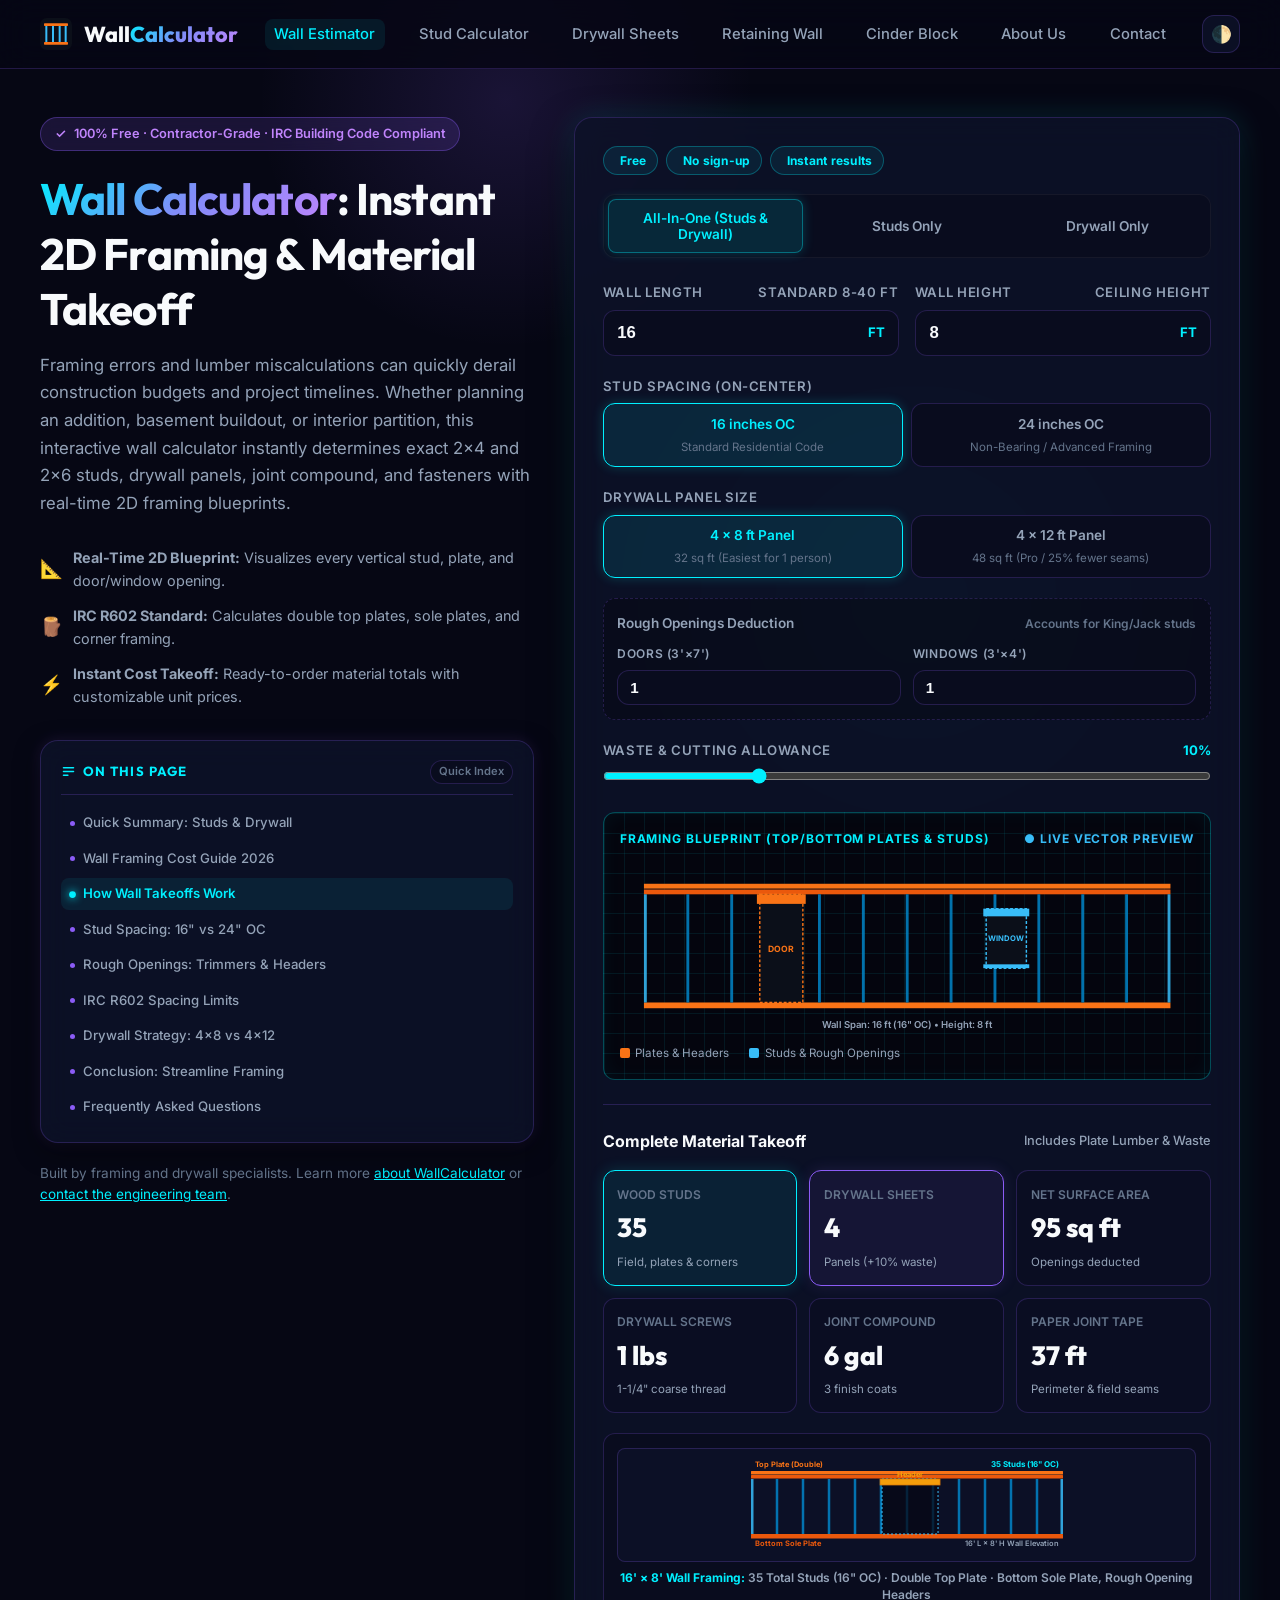
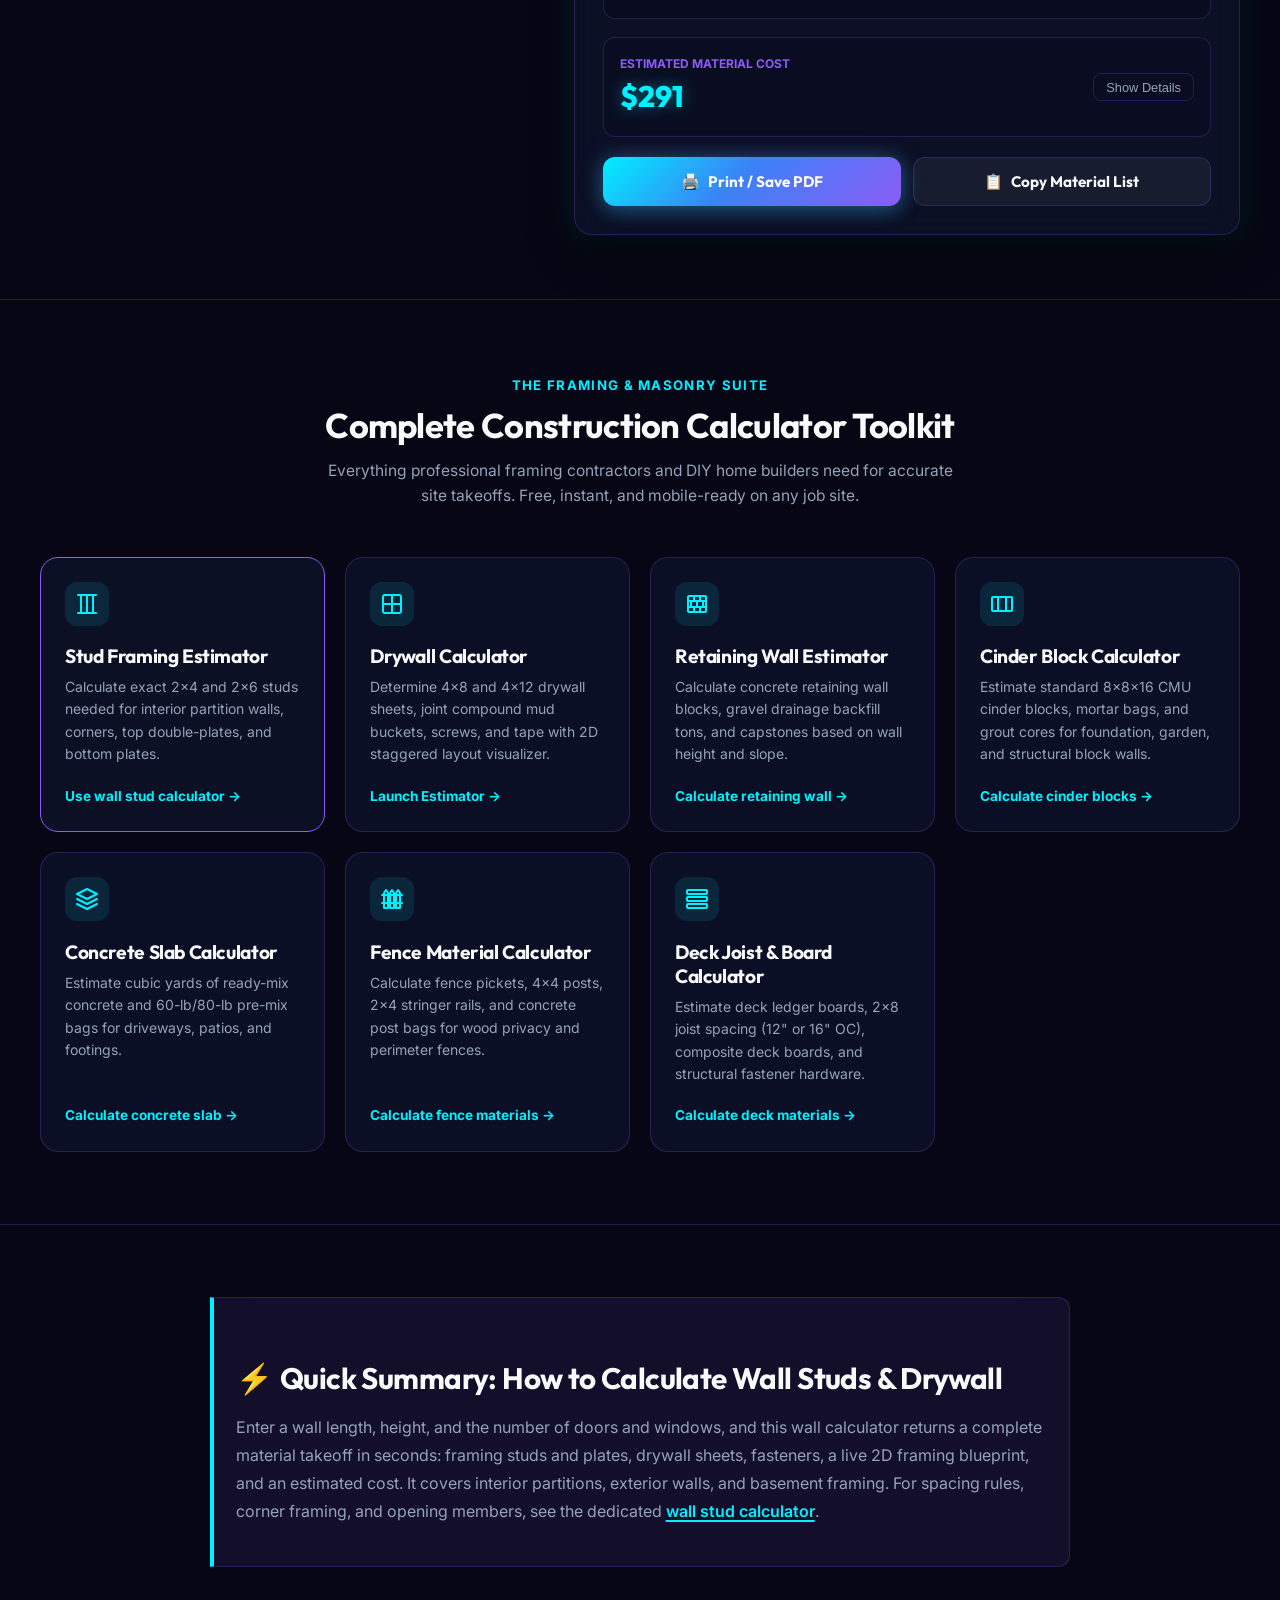
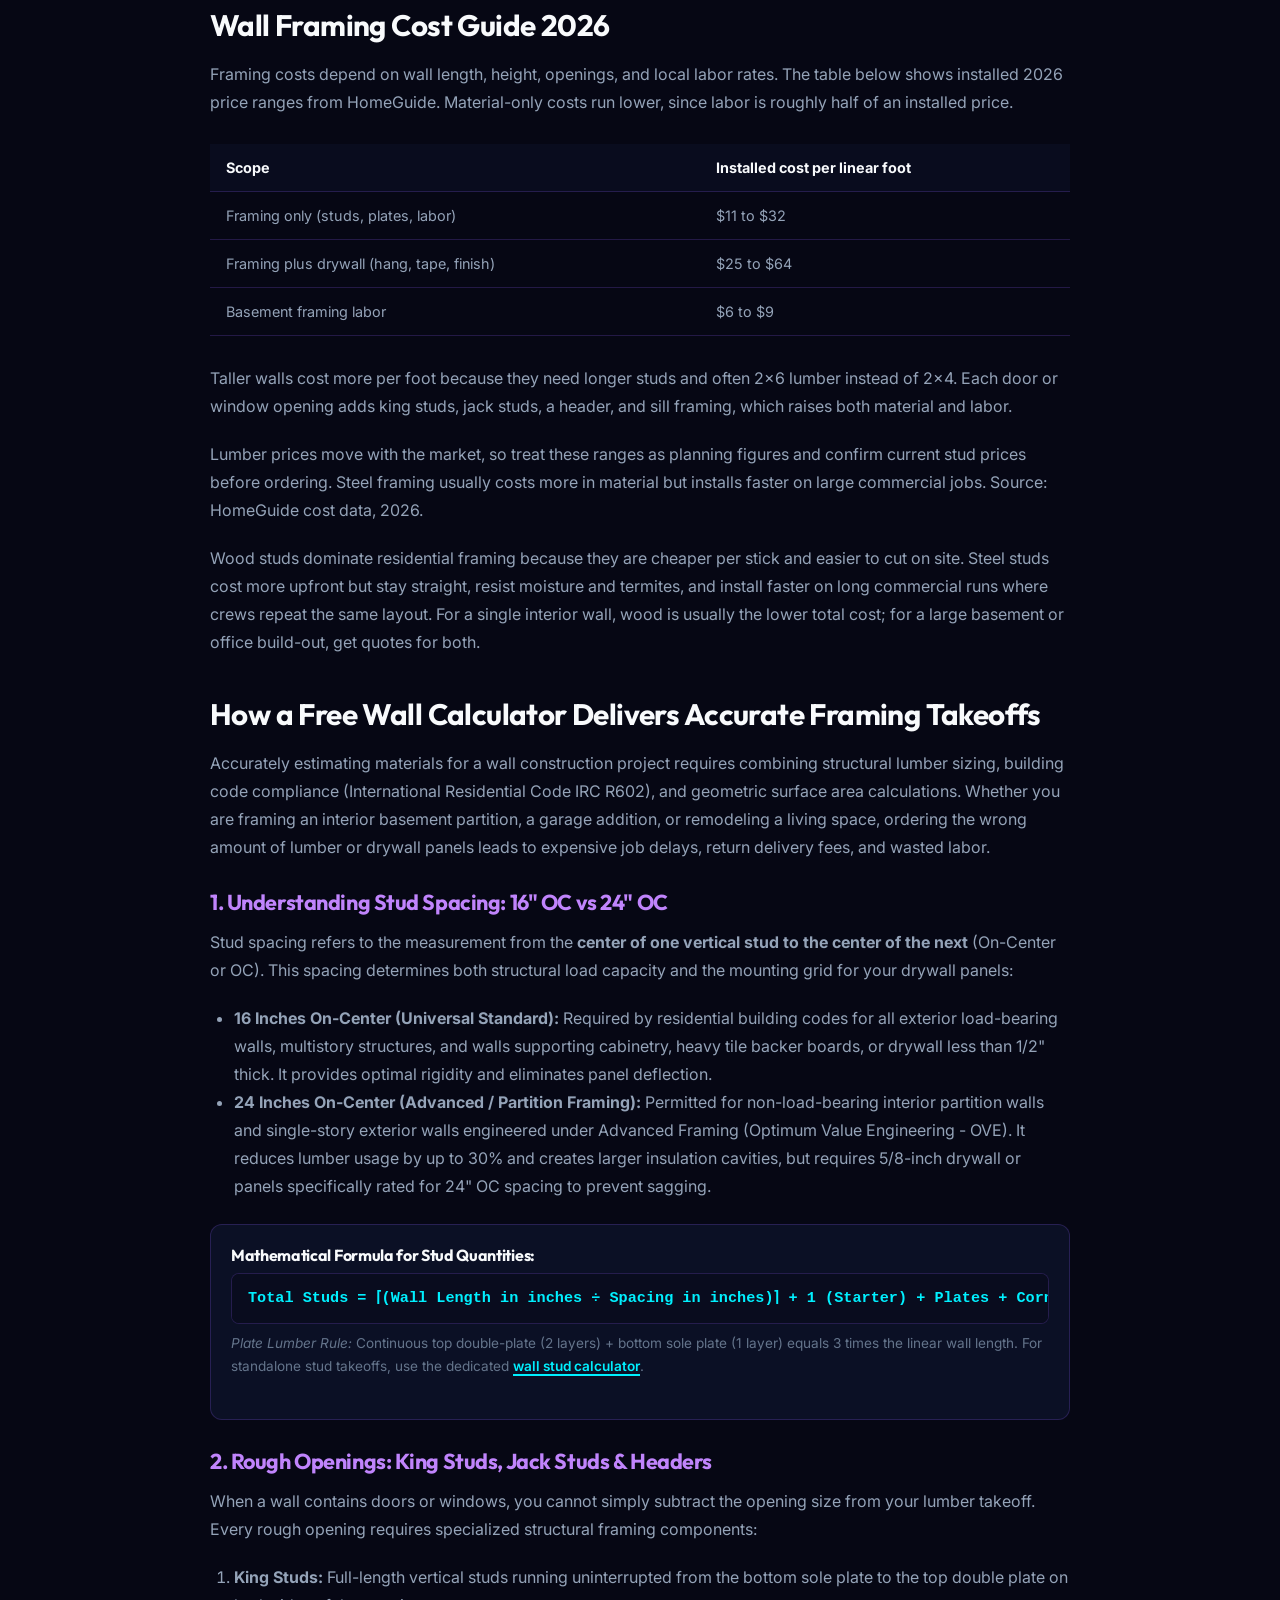
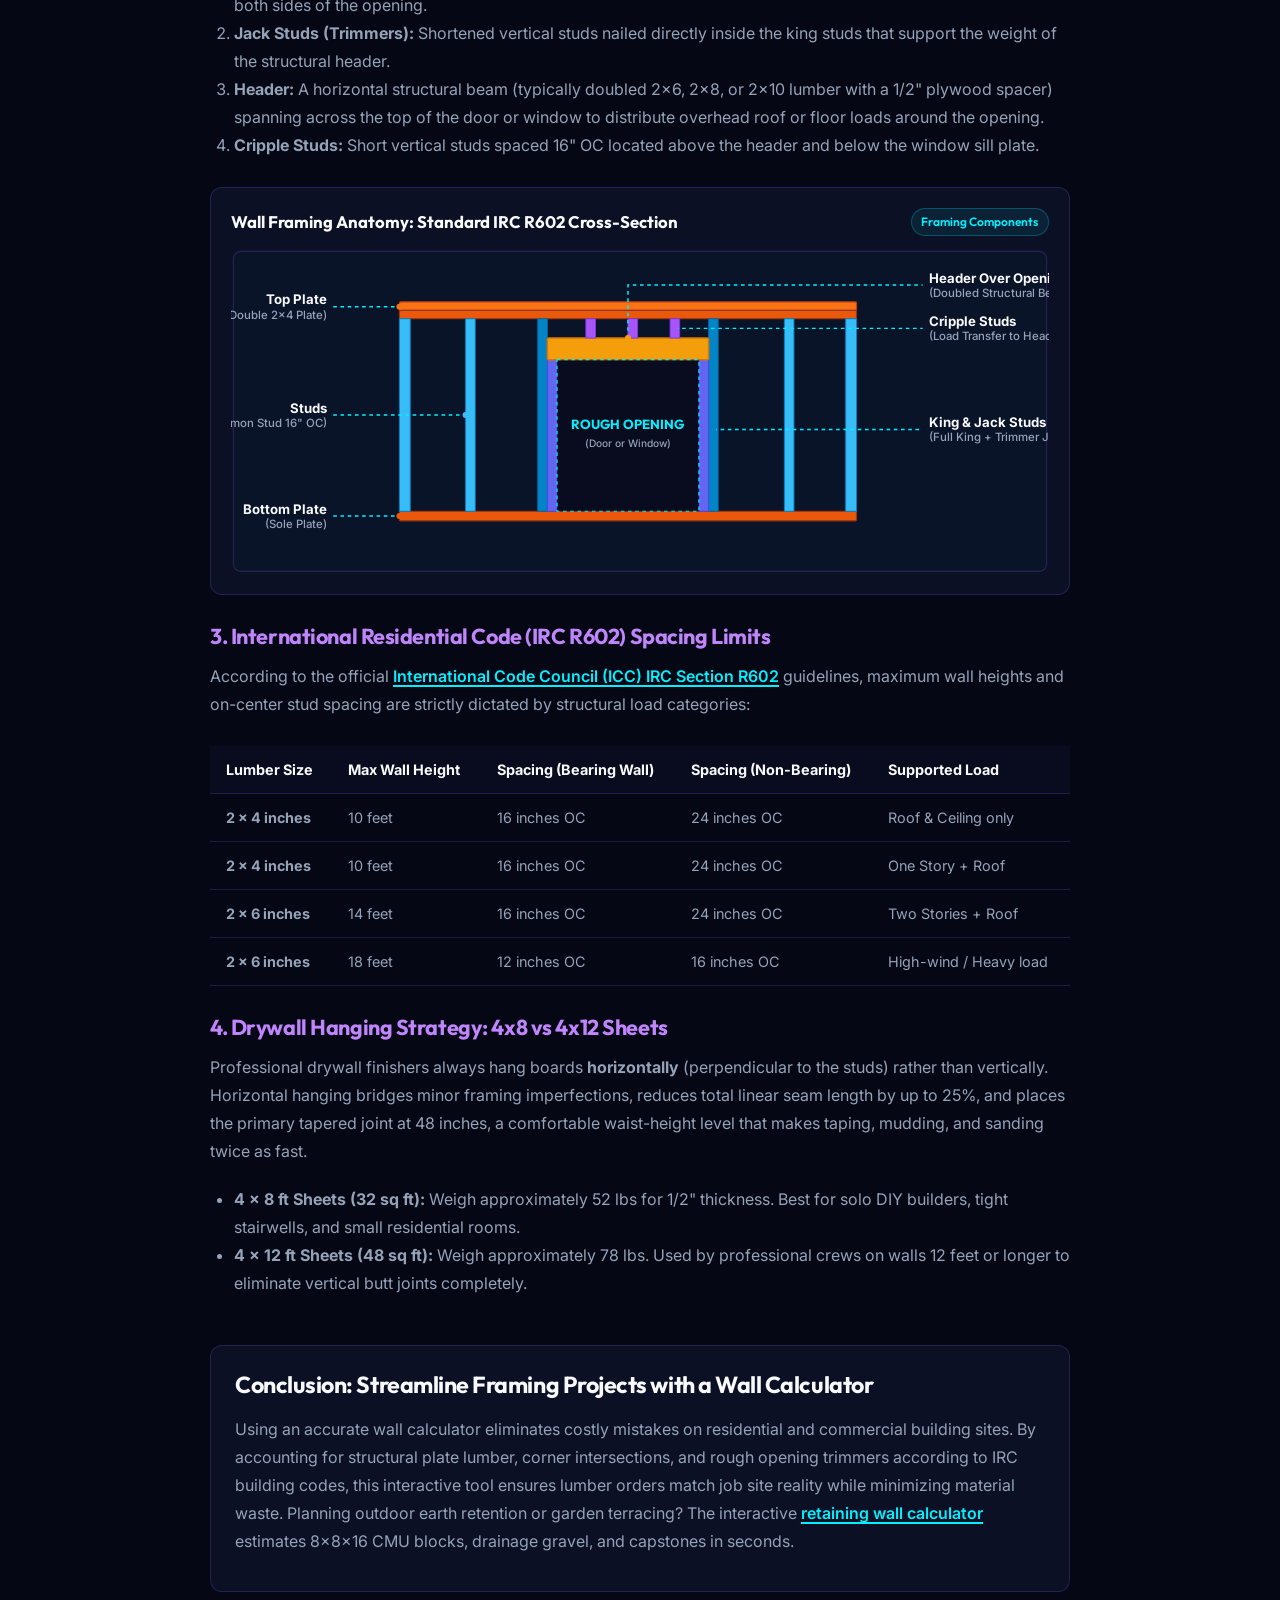
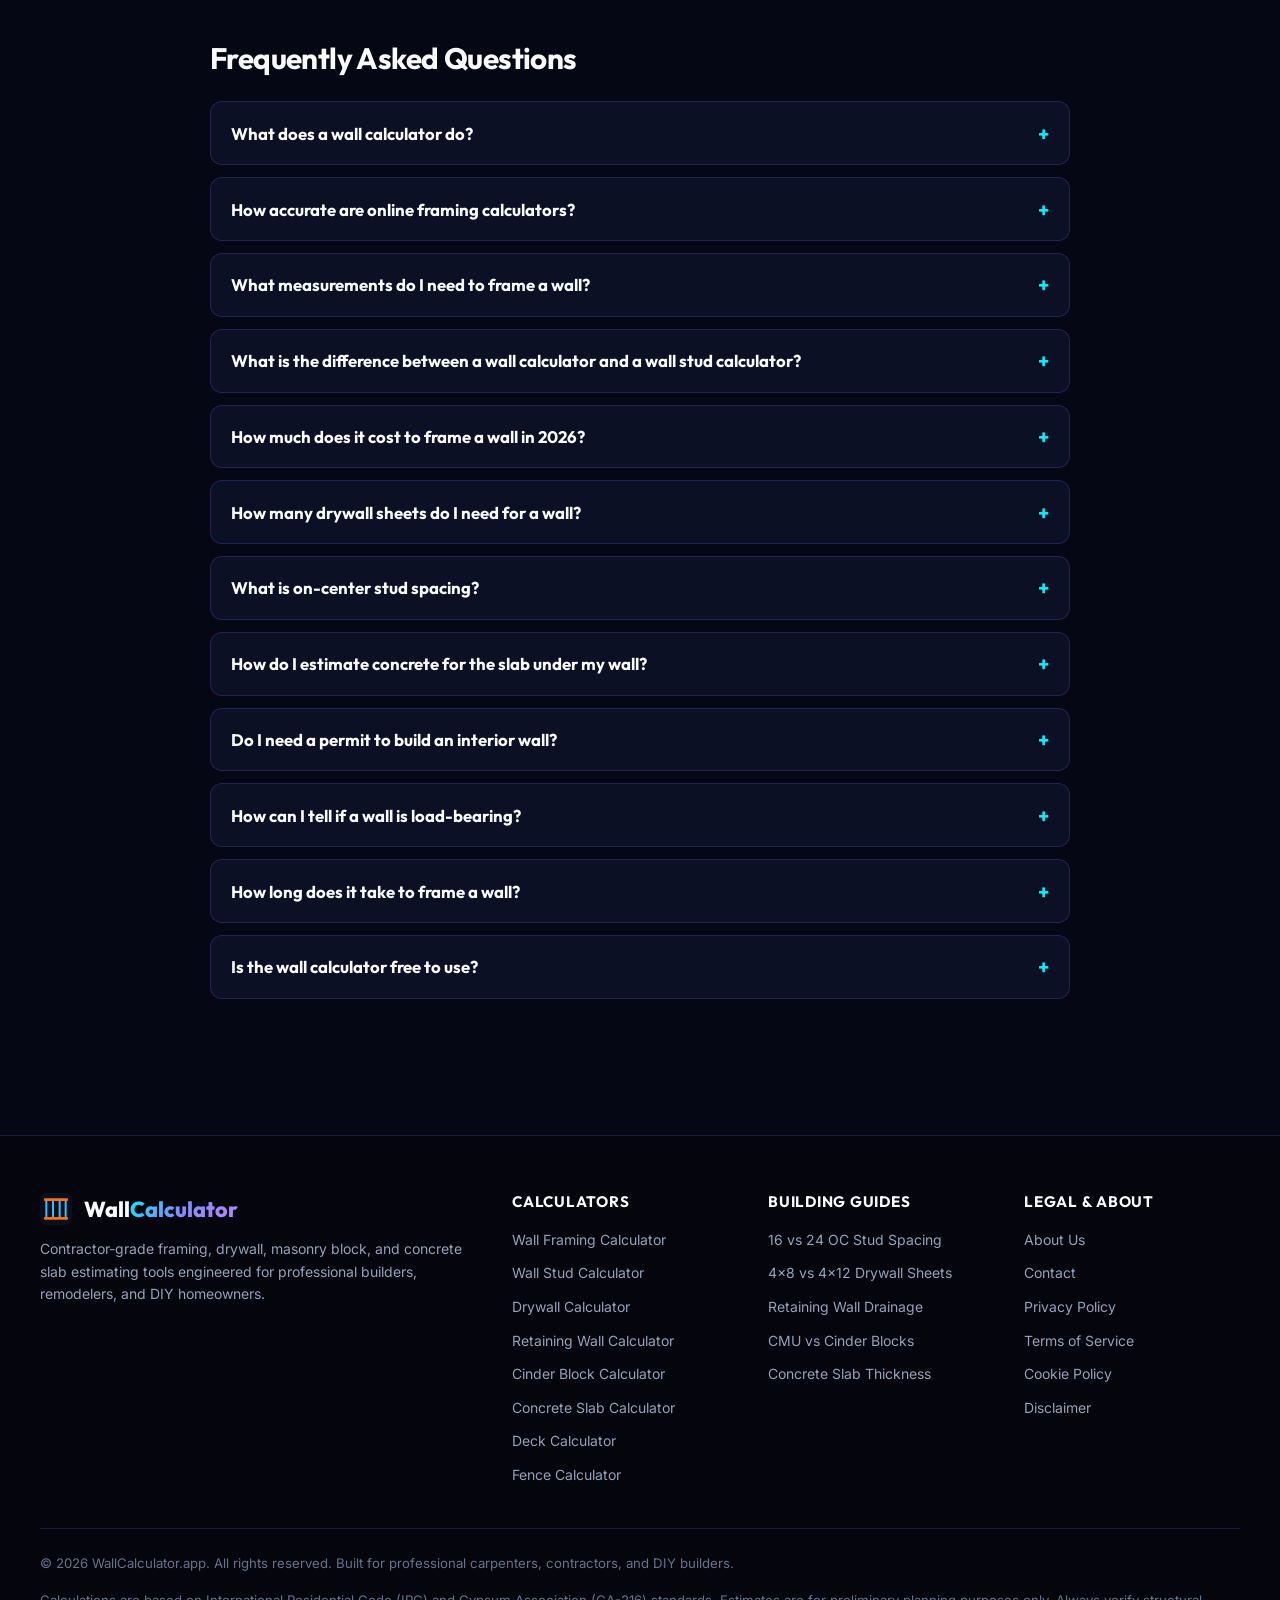
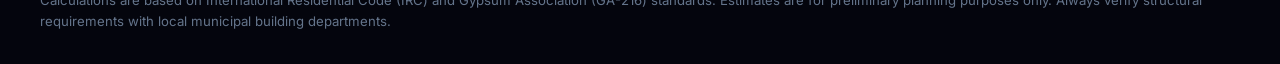
==== index.html @ 62615d55 "Homepage upgrade: cinder toolkit card, Quick Summary rewrite, Cost Guide 2026, FAQs 5 to 12" ====
<!DOCTYPE html>
<html lang="en" data-theme="dark">
<head>
  

  <meta charset="UTF-8">
  <meta name="viewport" content="width=device-width, initial-scale=1.0">
  <meta http-equiv="X-UA-Compatible" content="IE=edge">
  <meta name="google-site-verification" content="uwycXcCau8QxGhGAJXw8MdhRhaqfwocgm-C9AI3S3YY" />
  
  <!-- Primary Meta Tags -->
  <title>Free Wall Calculator - Instant 2D Framing &amp; Cost Takeoff</title>
  <meta name="title" content="Free Wall Calculator - Instant 2D Framing &amp; Cost Takeoff">
  <meta name="description" content="Generate instant 2D framing blueprints and lumber takeoffs with this free wall calculator. Estimate studs, drywall, and costs in seconds. Try it free!">
  <meta name="keywords" content="wall calculator, free wall calculator, wall framing calculator, framing calculator, 2d wall blueprint, wall cost calculator">
  <link rel="canonical" href="https://wallcalculator.app/">
  
  <!-- Open Graph / Facebook -->
  <meta property="og:type" content="website">
  <meta property="og:url" content="https://wallcalculator.app/">
  <meta property="og:title" content="Free Wall Calculator - Instant 2D Framing &amp; Cost Takeoff">
  <meta property="og:description" content="Generate instant 2D framing blueprints and lumber takeoffs with this free wall calculator. Estimate studs, drywall, and costs in seconds. Try it free!">
  <meta property="og:image" content="https://wallcalculator.app/og-image.jpg">

  <!-- Twitter -->
  <meta name="twitter:card" content="summary_large_image">
  <meta name="twitter:url" content="https://wallcalculator.app/">
  <meta name="twitter:title" content="Free Wall Calculator - Instant 2D Framing &amp; Cost Takeoff">
  <meta name="twitter:description" content="Generate instant 2D framing blueprints and lumber takeoffs with this free wall calculator. Estimate studs, drywall, and costs in seconds. Try it free!">
  <meta name="twitter:image" content="https://wallcalculator.app/og-image.jpg">

  <!-- Favicon -->
  <link rel="icon" type="image/svg+xml" href="/favicon.svg">
  <link rel="apple-touch-icon" href="/favicon.svg">

    <!-- Google Fonts - Asynchronous Non-Render-Blocking -->
  <link rel="preconnect" href="https://fonts.googleapis.com">
  <link rel="preconnect" href="https://fonts.gstatic.com" crossorigin>
  <link rel="preload" as="style" href="https://fonts.googleapis.com/css2?family=Inter:wght@400;500;600;700&family=Outfit:wght@500;600;700;800&display=swap">
  <link rel="stylesheet" href="https://fonts.googleapis.com/css2?family=Inter:wght@400;500;600;700&family=Outfit:wght@500;600;700;800&display=swap" media="print" onload="this.media='all'">
  <noscript>
    <link rel="stylesheet" href="https://fonts.googleapis.com/css2?family=Inter:wght@400;500;600;700&family=Outfit:wght@500;600;700;800&display=swap">
  </noscript>

  <!-- AI Agent Discovery (ARD & llms.txt) -->
  <link rel="alternate" type="application/json" href="/.well-known/ai-catalog.json" title="AI Agent Catalog">

  <!-- Inlined Master Stylesheet (Zero Network Round-Trips for Instant FCP) -->
  <style>
:root{--brand-primary:#00F0FF;--brand-primary-hover:#38BDF8;--brand-accent:#8B5CF6;--brand-accent-hover:#7C3AED;--brand-indigo:#6366F1;--brand-cyan:#06B6D4;--brand-pink:#EC4899;--brand-success:#10B981;--gradient-cta:linear-gradient(135deg,#00F0FF 0%,#3B82F6 45%,#8B5CF6 100%);--gradient-text:linear-gradient(135deg,#00F0FF 0%,#818CF8 50%,#C084FC 100%);--bg-body:#060714;--bg-surface:#0A0D22;--bg-card:rgba(14,18,41,0.85);--bg-card-hover:rgba(22,28,62,0.9);--bg-input:#090C1E;--border-color:rgba(139,92,246,0.22);--border-focus:#00F0FF;--text-main:#F8FAFC;--text-muted:#94A3B8;--text-dim:#64748B;--blueprint-grid:rgba(0,240,255,0.08);--blueprint-line:#00F0FF;--shadow-sm:0 2px 8px rgba(0,0,0,0.4);--shadow-md:0 8px 24px rgba(0,0,0,0.5),0 0 15px rgba(139,92,246,0.15);--shadow-lg:0 16px 40px rgba(0,0,0,0.6),0 0 30px rgba(0,240,255,0.15);--radius-sm:8px;--radius-md:12px;--radius-lg:18px;--radius-full:9999px;--transition:all 0.25s cubic-bezier(0.16,1,0.3,1)}[data-theme="light"]{--brand-primary:#0284C7;--brand-primary-hover:#0369A1;--brand-accent:#7C3AED;--brand-accent-hover:#6D28D9;--brand-indigo:#4F46E5;--brand-cyan:#0284C7;--brand-pink:#BE185D;--brand-success:#047857;--gradient-cta:linear-gradient(135deg,#0284C7 0%,#4F46E5 50%,#7C3AED 100%);--gradient-text:linear-gradient(135deg,#0369A1 0%,#4338CA 50%,#6D28D9 100%);--bg-body:#F8FAFC;--bg-surface:#FFFFFF;--bg-card:#FFFFFF;--bg-card-hover:#F1F5F9;--bg-input:#F8FAFC;--border-color:rgba(15,23,42,0.12);--border-focus:#0284C7;--text-main:#0F172A;--text-muted:#334155;--text-dim:#64748B;--blueprint-grid:rgba(2,132,199,0.08);--blueprint-line:#0284C7;--shadow-sm:0 2px 4px rgba(15,23,42,0.05);--shadow-md:0 6px 18px rgba(15,23,42,0.08);--shadow-lg:0 12px 32px rgba(15,23,42,0.1)}html{scroll-behavior:smooth;scroll-padding-top:72px}*,*::before,*::after{box-sizing:border-box;margin:0;padding:0}body{font-family:'Inter',-apple-system,BlinkMacSystemFont,'Segoe UI',Roboto,sans-serif;background-color:var(--bg-body);color:var(--text-main);line-height:1.6;-webkit-font-smoothing:antialiased;text-rendering:optimizeLegibility;transition:background-color 0.3s ease,color 0.3s ease;position:relative;overflow-x:hidden}body::before{content:'';position:absolute;top:-150px;left:20%;width:500px;height:500px;background:radial-gradient(circle,rgba(139,92,246,0.15) 0%,transparent 70%);pointer-events:none;z-index:0}body::after{content:'';position:absolute;top:300px;right:5%;width:600px;height:600px;background:radial-gradient(circle,rgba(0,240,255,0.1) 0%,transparent 70%);pointer-events:none;z-index:0}h1,h2,h3,h4,.font-heading{font-family:'Outfit',-apple-system,BlinkMacSystemFont,'Segoe UI',Roboto,sans-serif;font-weight:700;line-height:1.25;letter-spacing:-0.02em}a{color:inherit;text-decoration:none}.container{width:100%;max-width:1240px;margin:0 auto;padding:0 1.25rem;position:relative;z-index:1}.header-nav{position:sticky;top:0;z-index:100;background:rgba(6,7,20,0.85);backdrop-filter:blur(16px);-webkit-backdrop-filter:blur(16px);border-bottom:1px solid var(--border-color);transition:background 0.3s ease}[data-theme="light"] .header-nav{background:rgba(255,255,255,0.85)}.nav-inner{display:flex;align-items:center;justify-content:space-between;height:68px}.brand-logo{display:flex;align-items:center;gap:0.75rem;font-family:'Outfit',-apple-system,BlinkMacSystemFont,'Segoe UI',Roboto,sans-serif;font-size:1.35rem;font-weight:800}.brand-logo svg{width:32px;height:32px}.brand-logo span.accent{background:var(--gradient-text);-webkit-background-clip:text;-webkit-text-fill-color:transparent}.nav-links{display:flex;align-items:center;gap:1.5rem;list-style:none}.nav-links a{font-size:0.925rem;font-weight:500;color:var(--text-muted);transition:var(--transition);padding:0.4rem 0.6rem;border-radius:var(--radius-sm)}.nav-links a:hover,.nav-links a.active{color:var(--brand-primary);background:rgba(0,240,255,0.08)}[data-theme="light"] .nav-links a:hover,[data-theme="light"] .nav-links a.active{color:#0284C7;background:rgba(2,132,199,0.08)}.nav-actions{display:flex;align-items:center;gap:0.5rem}.btn-icon{background:var(--bg-card);border:1px solid var(--border-color);color:var(--text-main);width:38px;height:38px;border-radius:var(--radius-md);display:flex;align-items:center;justify-content:center;cursor:pointer;transition:var(--transition);font-size:1.05rem}.btn-icon:hover{background:var(--bg-card-hover);border-color:var(--brand-primary);box-shadow:0 0 12px rgba(0,240,255,0.3)}.mobile-menu-toggle{display:none}@media (max-width:768px){.nav-inner{height:58px}.brand-logo{font-size:1.15rem;gap:0.5rem}.brand-logo svg{width:26px;height:26px}.mobile-menu-toggle{display:flex}.nav-links{position:fixed;top:58px;left:0;right:0;background:var(--bg-surface);border-bottom:1px solid var(--border-color);box-shadow:var(--shadow-lg);flex-direction:column;align-items:stretch;gap:0.35rem;padding:1rem 1.25rem 1.25rem;display:none;z-index:999;backdrop-filter:blur(16px);-webkit-backdrop-filter:blur(16px)}.nav-links.mobile-open{display:flex;animation:menuSlideDown 0.22s cubic-bezier(0.16,1,0.3,1)}.nav-links a{font-size:0.95rem;padding:0.75rem 0.85rem;border-radius:var(--radius-sm);display:block;width:100%}@keyframes menuSlideDown{from{opacity:0;transform:translateY(-8px)}to{opacity:1;transform:translateY(0)}}}.hero-section{padding:3rem 0 4rem;position:relative;overflow:hidden}.hero-grid{display:grid;grid-template-columns:1fr 1.35fr;gap:2.5rem;align-items:start}@media (max-width:992px){.hero-section{padding:1.75rem 0 2.5rem}.hero-grid{grid-template-columns:1fr;gap:1.75rem}}@media (max-width:640px){.hero-section{padding:1.25rem 0 2rem}.hero-copy{text-align:center}.trust-badges{align-items:flex-start;text-align:left;margin:0 auto 1.25rem;max-width:480px}}.badge-pill{display:inline-flex;align-items:center;gap:0.5rem;background:rgba(139,92,246,0.15);color:#C084FC;border:1px solid rgba(139,92,246,0.35);padding:0.35rem 0.85rem;border-radius:var(--radius-full);font-size:0.8rem;font-weight:600;margin-bottom:1.25rem;backdrop-filter:blur(8px)}[data-theme="light"] .badge-pill{background:rgba(124,58,237,0.08);color:#6D28D9;border-color:rgba(124,58,237,0.28)}.hero-title{font-size:2.75rem;margin-bottom:1rem}.hero-title .accent{background:var(--gradient-text);-webkit-background-clip:text;-webkit-text-fill-color:transparent}.hero-subtitle{font-size:1.05rem;color:var(--text-muted);margin-bottom:1.75rem;line-height:1.65}.trust-badges{display:flex;flex-direction:column;gap:0.75rem;margin-bottom:2rem}.trust-item{display:flex;align-items:center;gap:0.6rem;font-size:0.9rem;color:var(--text-muted)}.trust-item span.icon{font-size:1.15rem}.calc-card{background:var(--bg-card);backdrop-filter:blur(16px);-webkit-backdrop-filter:blur(16px);border:1px solid var(--border-color);border-radius:var(--radius-lg);padding:1.75rem;box-shadow:var(--shadow-lg);position:relative}.mode-tabs{display:grid;grid-template-columns:repeat(3,1fr);gap:0.4rem;background:var(--bg-input);padding:0.3rem;border-radius:var(--radius-md);margin-bottom:1.5rem;border:1px solid rgba(255,255,255,0.05)}.tab-label-short{display:none}.tab-label-full{display:inline}.mode-btn{background:transparent;border:none;color:var(--text-muted);font-family:'Inter',sans-serif;font-size:0.85rem;font-weight:600;padding:0.6rem 0.5rem;border-radius:var(--radius-sm);cursor:pointer;transition:var(--transition);text-align:center}.mode-btn.active{background:rgba(0,240,255,0.12);color:#00F0FF;border:1px solid rgba(0,240,255,0.35);box-shadow:0 0 12px rgba(0,240,255,0.2)}[data-theme="light"] .mode-btn.active{background:rgba(2,132,199,0.1);color:#0369A1;border:1px solid #0284C7;box-shadow:0 2px 8px rgba(2,132,199,0.15)}.form-row-2{display:grid;grid-template-columns:1fr 1fr;gap:1rem;margin-bottom:1.25rem}.form-group{display:flex;flex-direction:column;gap:0.4rem}.form-label{font-size:0.825rem;font-weight:600;color:var(--text-muted);text-transform:uppercase;letter-spacing:0.05em;display:flex;justify-content:space-between}.input-with-unit{position:relative;display:flex;align-items:center}.form-input{width:100%;background:var(--bg-input);border:1px solid var(--border-color);color:var(--text-main);font-size:1.05rem;font-weight:600;padding:0.75rem 2.75rem 0.75rem 0.85rem;border-radius:var(--radius-md);outline:none;transition:var(--transition)}.form-input:focus{border-color:var(--border-focus);box-shadow:0 0 0 3px rgba(0,240,255,0.25)}.unit-tag{position:absolute;right:0.85rem;font-size:0.825rem;font-weight:700;color:var(--brand-primary);pointer-events:none}.pill-group{display:grid;grid-template-columns:repeat(2,1fr);gap:0.5rem}.pill-group.cols-3{grid-template-columns:repeat(3,1fr)}.pill-group.cols-4{grid-template-columns:repeat(4,1fr)}@media (max-width:640px){.pill-group.cols-3,.pill-group.cols-4{grid-template-columns:repeat(2,1fr)}}.pill-option{position:relative}.pill-option input[type="radio"]{position:absolute;opacity:0;cursor:pointer}.pill-label{display:flex;flex-direction:column;align-items:center;justify-content:center;background:var(--bg-input);border:1px solid var(--border-color);padding:0.6rem 0.5rem;border-radius:var(--radius-md);font-size:0.85rem;font-weight:600;color:var(--text-muted);cursor:pointer;transition:var(--transition);text-align:center}.pill-option input[type="radio"]:checked+.pill-label{border-color:#00F0FF;background:rgba(0,240,255,0.1);color:#00F0FF;box-shadow:0 0 12px rgba(0,240,255,0.2)}[data-theme="light"] .pill-option input[type="radio"]:checked+.pill-label{border-color:#0284C7;background:rgba(2,132,199,0.08);color:#0284C7;box-shadow:0 2px 8px rgba(2,132,199,0.15)}.pill-desc{font-size:0.72rem;font-weight:400;color:var(--text-dim);margin-top:0.15rem}.openings-box{background:rgba(0,0,0,0.25);border:1px dashed var(--border-color);padding:0.85rem;border-radius:var(--radius-md);margin-bottom:1.25rem}[data-theme="light"] .openings-box{background:#F1F5F9;border-color:rgba(15,23,42,0.15)}.openings-header{display:flex;justify-content:space-between;align-items:center;font-size:0.85rem;font-weight:600;color:var(--text-muted);margin-bottom:0.6rem}.openings-inputs{display:grid;grid-template-columns:1fr 1fr;gap:0.75rem}@media (max-width:640px){.openings-inputs{grid-template-columns:1fr 1fr !important}}.slider-container{margin-bottom:1.25rem}.slider-header{display:flex;justify-content:space-between;font-size:0.825rem;font-weight:600;color:var(--text-muted);margin-bottom:0.35rem}.range-slider{width:100%;accent-color:#00F0FF;cursor:pointer}.blueprint-wrapper{background:#04050E;border:1px solid rgba(0,240,255,0.3);border-radius:var(--radius-md);padding:1rem;margin-bottom:1.5rem;position:relative;overflow:hidden;background-image:linear-gradient(var(--blueprint-grid) 1px,transparent 1px),linear-gradient(90deg,var(--blueprint-grid) 1px,transparent 1px);background-size:20px 20px;box-shadow:inset 0 0 20px rgba(0,240,255,0.05)}.blueprint-header{display:flex;justify-content:space-between;align-items:center;margin-bottom:0.5rem;font-size:0.75rem;font-weight:700;text-transform:uppercase;color:#00F0FF;letter-spacing:0.08em}#blueprint-svg{width:100%;height:180px;display:block;overflow:visible}.blueprint-legend{display:flex;gap:1.25rem;margin-top:0.5rem;font-size:0.725rem;color:#94A3B8}.legend-item{display:flex;align-items:center;gap:0.35rem}.legend-color{width:10px;height:10px;border-radius:2px}.results-section{border-top:1px solid var(--border-color);padding-top:1.5rem}.results-title{font-size:1rem;font-weight:700;margin-bottom:1rem;display:flex;align-items:center;justify-content:space-between}.results-grid{display:grid;grid-template-columns:repeat(3,1fr);gap:0.75rem;margin-bottom:1.25rem}@media (max-width:640px){.results-grid{grid-template-columns:repeat(2,1fr);gap:0.5rem;margin-bottom:1rem}}.takeoff-card{background:var(--bg-surface);border:1px solid var(--border-color);padding:0.85rem;border-radius:var(--radius-md);display:flex;flex-direction:column}.takeoff-card.highlight{border-color:var(--brand-primary);background:rgba(0,240,255,0.08);box-shadow:0 0 15px rgba(0,240,255,0.15)}[data-theme="light"] .takeoff-card.highlight{background:rgba(2,132,199,0.06);border-color:#0284C7;box-shadow:0 2px 10px rgba(2,132,199,0.1)}.takeoff-card.accent{border-color:var(--brand-accent);background:rgba(139,92,246,0.08);box-shadow:0 0 15px rgba(139,92,246,0.15)}[data-theme="light"] .takeoff-card.accent{background:rgba(124,58,237,0.06);border-color:#7C3AED;box-shadow:0 2px 10px rgba(124,58,237,0.1)}.takeoff-label{font-size:0.75rem;font-weight:600;color:var(--text-dim);text-transform:uppercase}.takeoff-val{font-family:'Outfit',-apple-system,BlinkMacSystemFont,'Segoe UI',Roboto,sans-serif;font-size:1.65rem;font-weight:800;color:var(--text-main);margin:0.2rem 0}.takeoff-sub{font-size:0.72rem;color:var(--text-muted)}.cost-estimation-box{background:var(--bg-surface);border:1px solid var(--border-color);border-radius:var(--radius-md);padding:1rem;margin-bottom:1.25rem;display:flex;justify-content:space-between;align-items:center}[data-theme="light"] .cost-estimation-box{background:#FFFFFF;box-shadow:var(--shadow-sm)}.cost-total-display{display:flex;flex-direction:column}.cost-total-display .label{font-size:0.75rem;font-weight:700;text-transform:uppercase;color:var(--brand-accent)}[data-theme="light"] .cost-total-display .label{color:#6D28D9}.cost-total-display .number{font-family:'Outfit',-apple-system,BlinkMacSystemFont,'Segoe UI',Roboto,sans-serif;font-size:1.85rem;font-weight:800;color:var(--brand-primary);text-shadow:0 0 15px rgba(0,240,255,0.4)}[data-theme="light"] .cost-total-display .number{color:#0284C7;text-shadow:none}.btn-toggle-costs{font-size:0.8rem;color:var(--text-muted);background:transparent;border:1px solid var(--border-color);padding:0.35rem 0.75rem;border-radius:var(--radius-sm);cursor:pointer;transition:var(--transition)}.btn-toggle-costs:hover{color:#00F0FF;border-color:#00F0FF}.cost-breakdown-details{display:none;padding-top:0.85rem;margin-top:0.85rem;border-top:1px dashed var(--border-color)}.cost-breakdown-details.open{display:block}.cost-table{width:100%;font-size:0.825rem;border-collapse:collapse}.cost-table td{padding:0.4rem 0.2rem;color:var(--text-muted)}.cost-table td.cost-num{text-align:right;font-weight:600;color:var(--text-main)}.action-buttons{display:grid;grid-template-columns:1fr 1fr;gap:0.75rem}.btn-primary{background:var(--gradient-cta);color:#FFFFFF;border:none;font-family:'Outfit',-apple-system,BlinkMacSystemFont,'Segoe UI',Roboto,sans-serif;font-size:0.95rem;font-weight:700;padding:0.85rem 1.25rem;border-radius:var(--radius-md);cursor:pointer;display:flex;align-items:center;justify-content:center;gap:0.5rem;transition:var(--transition);box-shadow:0 4px 20px rgba(0,240,255,0.3),0 0 25px rgba(139,92,246,0.25)}.btn-primary:hover{transform:translateY(-2px);box-shadow:0 6px 24px rgba(0,240,255,0.45),0 0 35px rgba(139,92,246,0.35)}.btn-secondary{background:rgba(255,255,255,0.05);color:var(--text-main);border:1px solid var(--border-color);font-family:'Outfit',-apple-system,BlinkMacSystemFont,'Segoe UI',Roboto,sans-serif;font-size:0.95rem;font-weight:700;padding:0.85rem 1.25rem;border-radius:var(--radius-md);cursor:pointer;display:flex;align-items:center;justify-content:center;gap:0.5rem;transition:var(--transition)}.btn-secondary:hover{background:rgba(255,255,255,0.1);border-color:var(--brand-primary)}[data-theme="light"] .btn-secondary{background:#FFFFFF;color:#0F172A;border-color:rgba(15,23,42,0.15);box-shadow:0 1px 3px rgba(15,23,42,0.08)}[data-theme="light"] .btn-secondary:hover{background:#F8FAFC;border-color:#0284C7;color:#0284C7}.suite-section{padding:4.5rem 0;border-top:1px solid var(--border-color);background:rgba(6,7,20,0.5)}[data-theme="light"] .suite-section{background:#F8FAFC;border-top:1px solid rgba(15,23,42,0.08)}.section-head{text-align:center;max-width:650px;margin:0 auto 3rem}.section-eyebrow{display:inline-block;color:var(--brand-primary);font-size:0.825rem;font-weight:700;text-transform:uppercase;letter-spacing:0.1em;margin-bottom:0.5rem}[data-theme="light"] .section-eyebrow{color:#0284C7}.section-title{font-size:2.15rem;margin-bottom:0.75rem}.section-subtitle{color:var(--text-muted);font-size:0.975rem}.tools-grid{display:grid;grid-template-columns:repeat(auto-fit,minmax(280px,1fr));gap:1.25rem}.tool-card{background:var(--bg-card);border:1px solid var(--border-color);border-radius:var(--radius-lg);padding:1.5rem;display:flex;flex-direction:column;transition:var(--transition)}[data-theme="light"] .tool-card{background:#FFFFFF;border-color:rgba(15,23,42,0.12);box-shadow:0 2px 10px rgba(15,23,42,0.04)}.tool-card:hover{transform:translateY(-4px);border-color:var(--brand-primary);box-shadow:0 8px 30px rgba(0,0,0,0.5),0 0 20px rgba(0,240,255,0.2)}[data-theme="light"] .tool-card:hover{border-color:#0284C7;box-shadow:0 8px 24px rgba(15,23,42,0.08)}.tool-card-icon{width:44px;height:44px;border-radius:var(--radius-md);background:rgba(0,240,255,0.1);color:var(--brand-primary);display:flex;align-items:center;justify-content:center;margin-bottom:1.15rem}[data-theme="light"] .tool-card-icon{background:rgba(2,132,199,0.1);color:#0284C7}.tool-card-icon svg{width:24px;height:24px}.tool-card-title{font-size:1.2rem;margin-bottom:0.5rem;color:var(--text-main)}.tool-card-desc{font-size:0.875rem;color:var(--text-muted);margin-bottom:1.25rem;flex-grow:1}.tool-card-link{font-size:0.85rem;font-weight:700;color:var(--brand-primary);display:flex;align-items:center;gap:0.35rem}[data-theme="light"] .tool-card-link{color:#0284C7}.article-section{padding:4.5rem 0;border-top:1px solid var(--border-color)}.prose-content{max-width:860px;margin:0 auto}.aeo-direct-box{background:rgba(139,92,246,0.1);border-left:4px solid var(--brand-primary);border-radius:0 var(--radius-md) var(--radius-md) 0;padding:1.35rem;margin-bottom:2.5rem;border-top:1px solid var(--border-color);border-right:1px solid var(--border-color);border-bottom:1px solid var(--border-color)}[data-theme="light"] .aeo-direct-box{background:rgba(2,132,199,0.05);border-left-color:#0284C7}.aeo-title{font-size:1.05rem;font-weight:700;color:var(--brand-primary);display:flex;align-items:center;gap:0.5rem;margin-bottom:0.5rem}[data-theme="light"] .aeo-title{color:#0284C7}.aeo-text{font-size:0.95rem;line-height:1.7}.prose-content h2{font-size:1.85rem;margin:2.5rem 0 1rem;color:var(--text-main)}.prose-content h3{font-size:1.35rem;margin:1.75rem 0 0.75rem;color:#C084FC}[data-theme="light"] .prose-content h3{color:#4338CA}.prose-content p{color:var(--text-muted);font-size:1rem;line-height:1.75;margin-bottom:1.25rem}.prose-content a,.article-section a{color:#00F0FF;text-decoration:underline;text-underline-offset:3px;text-decoration-thickness:1.5px;font-weight:600;transition:var(--transition)}.prose-content a:hover,.article-section a:hover{color:#8B5CF6;text-decoration-thickness:2.5px}[data-theme="light"] .prose-content a,[data-theme="light"] .article-section a{color:#0284C7;text-decoration-color:rgba(2,132,199,0.45)}[data-theme="light"] .prose-content a:hover,[data-theme="light"] .article-section a:hover{color:#0369A1;text-decoration-color:#0369A1}.prose-content ul,.prose-content ol{color:var(--text-muted);padding-left:1.5rem;margin-bottom:1.5rem;line-height:1.75}.formula-card{background:var(--bg-card);border:1px solid var(--border-color);border-radius:var(--radius-md);padding:1.25rem;margin:1.5rem 0}.formula-code{background:var(--bg-input);padding:0.75rem 1rem;border-radius:var(--radius-sm);font-family:'Courier New',Courier,monospace;font-size:0.95rem;color:var(--brand-primary);font-weight:700;display:block;margin:0.5rem 0;border:1px solid var(--border-color);overflow-x:auto;white-space:nowrap;-webkit-overflow-scrolling:touch}[data-theme="light"] .formula-code{color:#0369A1;background:#E2E8F0}.data-table-wrapper{overflow-x:auto;margin:1.75rem 0}.data-table{width:100%;border-collapse:collapse;font-size:0.9rem}.data-table th,.data-table td{padding:0.75rem 1rem;text-align:left;border-bottom:1px solid var(--border-color)}.data-table th{background:var(--bg-input);color:var(--text-main);font-weight:700}.data-table td{color:var(--text-muted)}.faq-list{display:flex;flex-direction:column;gap:0.75rem;margin-top:1.5rem}.faq-item{background:var(--bg-card);border:1px solid var(--border-color);border-radius:var(--radius-md);overflow:hidden;transition:var(--transition)}.faq-question{width:100%;background:transparent;border:none;padding:1.15rem 1.25rem;text-align:left;font-family:'Outfit',-apple-system,BlinkMacSystemFont,'Segoe UI',Roboto,sans-serif;font-size:1.05rem;font-weight:700;color:var(--text-main);cursor:pointer;display:flex;justify-content:space-between;align-items:center}.faq-icon{font-size:1.25rem;color:var(--brand-primary);transition:transform 0.2s ease}[data-theme="light"] .faq-icon{color:#0284C7}.faq-item.open .faq-icon{transform:rotate(45deg)}.faq-answer{max-height:0;overflow:hidden;transition:max-height 0.3s cubic-bezier(0,1,0,1);padding:0 1.25rem;color:var(--text-muted);font-size:0.925rem;line-height:1.7}.faq-item.open .faq-answer{max-height:500px;padding-bottom:1.25rem;transition:max-height 0.3s ease-in-out}.site-footer{background:#04050D;border-top:1px solid var(--border-color);padding:3.5rem 0 2rem;margin-top:4rem}
[data-theme="light"] .site-footer{background:#F1F5F9;border-top-color:rgba(15,23,42,0.12)}
.footer-grid{display:grid;grid-template-columns:2fr repeat(3,1fr);gap:2.5rem;margin-bottom:2.5rem}
@media (max-width:850px){.footer-grid{grid-template-columns:1fr 1fr;gap:2rem}}
@media (max-width:520px){.footer-grid{grid-template-columns:1fr;gap:1.5rem}}
.footer-brand p{font-size:0.875rem;color:var(--text-muted);margin-top:0.75rem;line-height:1.6}
.footer-col h4{font-size:0.95rem;text-transform:uppercase;letter-spacing:0.05em;color:var(--text-main);margin-bottom:1rem}
.footer-col ul{list-style:none;display:flex;flex-direction:column;gap:0.5rem;padding:0;margin:0}
.footer-col a{font-size:0.875rem;color:var(--text-muted);transition:var(--transition);text-decoration:none}
.footer-col a:hover{color:var(--brand-primary)}
.footer-bottom{border-top:1px solid var(--border-color);padding-top:1.5rem;display:flex;justify-content:space-between;align-items:center;flex-wrap:wrap;gap:1rem;font-size:0.825rem;color:var(--text-dim)}
.back-to-top{position:fixed;bottom:1.5rem;right:1.5rem;width:44px;height:44px;border-radius:var(--radius-md,12px);background:var(--bg-card,rgba(14,18,41,0.9));color:var(--brand-primary,#00F0FF);border:1px solid var(--border-color,rgba(139,92,246,0.3));box-shadow:0 4px 16px rgba(0,0,0,0.4),0 0 10px rgba(0,240,255,0.15);display:flex;align-items:center;justify-content:center;cursor:pointer;z-index:90;opacity:0;visibility:hidden;transform:translateY(12px);transition:opacity 0.25s ease,visibility 0.25s ease,transform 0.25s ease,background-color 0.2s,border-color 0.2s;backdrop-filter:blur(12px);-webkit-backdrop-filter:blur(12px)}
.back-to-top.visible{opacity:1;visibility:visible;transform:translateY(0)}
.back-to-top:hover{background:var(--bg-card-hover,rgba(22,28,62,0.95));border-color:var(--brand-primary,#00F0FF);color:#FFFFFF;box-shadow:0 6px 20px rgba(0,0,0,0.5),0 0 15px rgba(0,240,255,0.3);transform:translateY(-2px)}
.back-to-top:focus-visible{outline:2px solid var(--brand-primary,#00F0FF);outline-offset:3px}
[data-theme="light"] .back-to-top{background:#FFFFFF;color:#0284C7;border-color:rgba(15,23,42,0.15);box-shadow:0 4px 12px rgba(15,23,42,0.1)}
[data-theme="light"] .back-to-top:hover{background:#F8FAFC;border-color:#0284C7;color:#0369A1;box-shadow:0 6px 16px rgba(2,132,199,0.2)}
@media (max-width:640px){.back-to-top{bottom:1.15rem;right:1.15rem;width:40px;height:40px}}
@media print{.back-to-top{display:none !important}}@media (max-width:768px){.container{padding:0 1rem}.hero-section{padding:1.25rem 0 2rem}.hero-title{font-size:1.95rem;line-height:1.22;margin-bottom:0.75rem}.hero-subtitle{font-size:0.925rem;line-height:1.55;margin-bottom:1.25rem}.badge-pill{font-size:0.72rem;padding:0.25rem 0.65rem;margin-bottom:0.85rem;max-width:100%;white-space:normal;text-align:center}.suite-section{padding:2.75rem 0}.section-title{font-size:1.7rem}.section-head{margin-bottom:1.75rem}.tools-grid{grid-template-columns:1fr;gap:1rem}.article-section{padding:2.75rem 0}.prose-content h2{font-size:1.45rem;margin:2rem 0 0.85rem}.prose-content h3{font-size:1.2rem;margin:1.5rem 0 0.65rem}.data-table-wrapper{margin:1.25rem -0.5rem;padding:0 0.5rem;overflow-x:auto;-webkit-overflow-scrolling:touch}.data-table th,.data-table td{padding:0.55rem 0.65rem;font-size:0.8rem;white-space:nowrap}.faq-question{padding:0.95rem 1rem;font-size:0.95rem}.site-footer{padding:2.25rem 0}.footer-links{flex-wrap:wrap;gap:0.75rem 1.25rem}}@media (max-width:540px){.hero-title{font-size:1.7rem}.calc-card{padding:1.15rem 0.85rem;border-radius:var(--radius-md)}.tab-label-short{display:inline}.tab-label-full{display:none}.mode-tabs{gap:0.25rem;padding:0.25rem;margin-bottom:1.25rem}.mode-btn{font-size:0.75rem;padding:0.5rem 0.25rem}.form-row-2{gap:0.5rem}.form-label{font-size:0.75rem;flex-direction:column;align-items:flex-start;gap:0.15rem}.form-label span:last-child{font-size:0.68rem;font-weight:500;opacity:0.75}.form-input{font-size:0.95rem;padding:0.65rem 2.25rem 0.65rem 0.65rem}.unit-tag{right:0.65rem;font-size:0.75rem}.pill-group{gap:0.35rem}.pill-label{padding:0.5rem 0.25rem;font-size:0.775rem}.pill-desc{font-size:0.65rem}.openings-inputs{gap:0.5rem}.blueprint-wrapper{padding:0.75rem 0.5rem;margin-bottom:1.25rem}#blueprint-svg{height:150px}.blueprint-legend{flex-wrap:wrap;gap:0.5rem 0.85rem;justify-content:center;font-size:0.7rem}.takeoff-card{padding:0.65rem 0.5rem}.takeoff-label{font-size:0.68rem}.takeoff-val{font-size:1.35rem}.takeoff-sub{font-size:0.65rem}.cost-estimation-box{flex-direction:column;align-items:stretch;text-align:center;gap:0.75rem;padding:0.85rem}.cost-total-display{align-items:center}.cost-total-display .number{font-size:1.65rem}.btn-toggle-costs{width:100%;padding:0.5rem}.action-buttons{grid-template-columns:1fr;gap:0.5rem}.btn-primary,.btn-secondary{padding:0.75rem 1rem;font-size:0.9rem;width:100%}}@media print{body{background:#FFFFFF !important;color:#000000 !important}.header-nav,.suite-section,.article-section,.site-footer,.action-buttons,.mode-tabs{display:none !important}.hero-grid{grid-template-columns:1fr !important}.calc-card{border:none !important;box-shadow:none !important;padding:0 !important}.blueprint-wrapper{background:#FFFFFF !important;border:1px solid #000000 !important}.takeoff-card{border:1px solid #CCCCCC !important;color:#000000 !important}}
/* HERO TOC */
.hero-toc-card{background:var(--bg-card);border:1px solid var(--border-color);border-radius:var(--radius-lg);padding:1.15rem 1.25rem;backdrop-filter:blur(14px);-webkit-backdrop-filter:blur(14px);box-shadow:var(--shadow-md);margin-top:0.75rem;transition:var(--transition)}
[data-theme="light"] .hero-toc-card{background:#FFFFFF;border-color:rgba(15,23,42,0.12);box-shadow:0 4px 16px rgba(15,23,42,0.06)}
.hero-toc-header{display:flex;align-items:center;justify-content:space-between;margin-bottom:0.75rem;padding-bottom:0.6rem;border-bottom:1px solid var(--border-color)}
.hero-toc-title{display:flex;align-items:center;gap:0.45rem;font-family:'Outfit',sans-serif;font-size:0.825rem;font-weight:700;text-transform:uppercase;letter-spacing:0.08em;color:var(--brand-primary)}
[data-theme="light"] .hero-toc-title{color:#0284C7}
.hero-toc-badge{font-size:0.7rem;font-weight:600;color:var(--text-dim);background:var(--bg-input);padding:0.15rem 0.5rem;border-radius:var(--radius-full);border:1px solid var(--border-color)}
.hero-toc-nav{display:flex;flex-direction:column;gap:0.2rem}
.hero-toc-link{display:flex;align-items:center;gap:0.5rem;font-size:0.825rem;font-weight:500;color:var(--text-muted);padding:0.35rem 0.55rem;border-radius:var(--radius-sm);transition:var(--transition);text-decoration:none}
.hero-toc-link:hover{color:var(--brand-primary);background:rgba(0,240,255,0.08);transform:translateX(3px)}
[data-theme="light"] .hero-toc-link:hover{color:#0284C7;background:rgba(2,132,199,0.06)}
.hero-toc-link.active{color:var(--brand-primary);background:rgba(0,240,255,0.08);font-weight:600}
.hero-toc-bullet{width:5px;height:5px;border-radius:50%;background:var(--brand-accent);flex-shrink:0;transition:var(--transition)}
.hero-toc-link:hover .hero-toc-bullet,.hero-toc-link.active .hero-toc-bullet{background:var(--brand-primary);box-shadow:0 0 6px var(--brand-primary);transform:scale(1.35)}
[data-theme="light"] .hero-toc-bullet{background:#7C3AED}
[data-theme="light"] .hero-toc-link:hover .hero-toc-bullet,[data-theme="light"] .hero-toc-link.active .hero-toc-bullet{background:#0284C7;box-shadow:0 0 6px rgba(2,132,199,0.5)}
.hero-toc-toggle{display:none;width:100%;background:var(--bg-card);border:1px solid var(--border-color);border-radius:var(--radius-md);padding:0.65rem 0.95rem;color:var(--text-main);font-family:'Outfit',sans-serif;font-size:0.875rem;font-weight:600;cursor:pointer;align-items:center;justify-content:space-between;transition:var(--transition)}
[data-theme="light"] .hero-toc-toggle{background:#FFFFFF;border-color:rgba(15,23,42,0.12)}
.hero-toc-toggle .chevron{font-size:0.8rem;color:var(--brand-primary);transition:transform 0.2s ease}
[data-theme="light"] .hero-toc-toggle .chevron{color:#0284C7}
@media (max-width:992px){
  .hero-toc-card{padding:0;background:transparent;border:none;box-shadow:none;margin-top:0.5rem;margin-bottom:1.5rem}
  .hero-toc-header{display:none}
  .hero-toc-toggle{display:flex}
  .hero-toc-nav{display:none;grid-template-columns:1fr;gap:0.25rem;background:var(--bg-card);border:1px solid var(--border-color);border-radius:var(--radius-md);padding:0.65rem;margin-top:0.4rem}
  [data-theme="light"] .hero-toc-nav{background:#FFFFFF;box-shadow:0 4px 16px rgba(15,23,42,0.08)}
  .hero-toc-card.open .hero-toc-nav{display:flex;flex-direction:column;animation:menuSlideDown 0.2s ease}
  .hero-toc-card.open .hero-toc-toggle .chevron{transform:rotate(180deg)}
}
/* VISUAL TRUST BADGES */
.calc-trust-badges{display:flex;align-items:center;gap:0.5rem;margin-bottom:1.15rem;flex-wrap:wrap}
.calc-badge{display:inline-flex;align-items:center;gap:0.35rem;background:rgba(0,240,255,0.08);border:1px solid rgba(0,240,255,0.28);color:var(--brand-primary);padding:0.25rem 0.65rem;border-radius:var(--radius-full, 9999px);font-size:0.75rem;font-weight:700;letter-spacing:0.02em}
[data-theme="light"] .calc-badge{background:rgba(2,132,199,0.08);border-color:rgba(2,132,199,0.28);color:#0284C7}
/* VISUAL RESULTS SUMMARY PANEL */
.visual-summary-panel{background:var(--bg-input);border:1px solid var(--border-color);border-radius:var(--radius-md);padding:0.85rem;margin-bottom:1.15rem;display:flex;flex-direction:column;gap:0.5rem}
.summary-diagram-wrap{width:100%;display:flex;justify-content:center;background:var(--bg-card);border:1px solid var(--border-color);border-radius:var(--radius-sm);padding:0.4rem;overflow:hidden}
.summary-caption{font-size:0.75rem;font-weight:600;color:var(--text-muted);text-align:center;line-height:1.4}
.summary-caption strong{color:var(--brand-primary)}
[data-theme="light"] .summary-caption strong{color:#0284C7}

/* WALL ANATOMY DIAGRAM */
.anatomy-diagram-wrapper{background:var(--bg-card);border:1px solid var(--border-color);border-radius:var(--radius-md);padding:1.25rem;margin:1.75rem 0;overflow:hidden}
.anatomy-diagram-header{font-family:'Outfit',sans-serif;font-size:1.05rem;font-weight:700;color:var(--text-main);margin-bottom:0.85rem;display:flex;justify-content:space-between;align-items:center;flex-wrap:wrap;gap:0.5rem}
.anatomy-badge{font-size:0.75rem;font-weight:600;color:var(--brand-primary);background:rgba(0,240,255,0.08);border:1px solid rgba(0,240,255,0.25);padding:0.2rem 0.6rem;border-radius:var(--radius-full)}
[data-theme="light"] .anatomy-badge{color:#0284C7;background:rgba(2,132,199,0.08);border-color:rgba(2,132,199,0.25)}
.anatomy-diagram-container{width:100%;overflow-x:auto;-webkit-overflow-scrolling:touch}
.anatomy-svg{width:100%;min-width:580px;height:auto;display:block}
.anatomy-label{font-family:'Inter',sans-serif;font-size:11px;font-weight:700;fill:var(--text-main)}
.anatomy-sublabel{font-family:'Inter',sans-serif;font-size:9.5px;font-weight:500;fill:var(--text-muted)}
.anatomy-leader{stroke:var(--brand-primary);stroke-width:1.2;stroke-dasharray:3,3}
[data-theme="light"] .anatomy-leader{stroke:#0284C7}
  </style>

  <!-- JSON-LD Schema: WebApplication -->
  <script type="application/ld+json">
  {
    "@context": "https://schema.org",
    "@type": "WebApplication",
    "name": "Wall Calculator & Framing Estimator",
    "url": "https://wallcalculator.app/",
    "applicationCategory": "BusinessApplication",
    "operatingSystem": "All",
    "description": "Professional construction estimator for calculating wood studs, drywall panels, joint compound, and fasteners with live 2D framing blueprints.",
    "offers": {
      "@type": "Offer",
      "price": "0",
      "priceCurrency": "USD"
    },
    "featureList": [
      "16-inch and 24-inch On-Center stud spacing",
      "Top double-plate and sole-plate calculations",
      "Door and window rough opening framing takeoffs",
      "4x8 and 4x12 drywall sheet estimates with waste factors",
      "Real-time dynamic 2D wall blueprint SVG visualization",
      "Contractor material cost breakdown and printable PDF takeoff"
    ]
  }
  </script>

  <!-- JSON-LD Schema: FAQPage -->
  <script type="application/ld+json">
  {
    "@context": "https://schema.org",
    "@type": "FAQPage",
    "mainEntity": [
      {
        "@type": "Question",
        "name": "What does a wall calculator do?",
        "acceptedAnswer": {
          "@type": "Answer",
          "text": "It estimates every material needed to frame and finish a wall from a few measurements: studs, top and bottom plates, drywall sheets, joint compound, screws, and tape. It also draws a live 2D framing blueprint and estimates the total material cost, so lumber orders match the job instead of relying on guesswork."
        }
      },
      {
        "@type": "Question",
        "name": "How accurate are online framing calculators?",
        "acceptedAnswer": {
          "@type": "Answer",
          "text": "Accurate to within a few percent when the inputs are right, because the math follows standard framing rules: on-center spacing, one stud per corner, and one extra stud beside each opening. Real-world waste varies with cutting and defects, so a 10% waste factor is built into the results. Always confirm the final count against the framing plan before ordering."
        }
      },
      {
        "@type": "Question",
        "name": "What measurements do I need to frame a wall?",
        "acceptedAnswer": {
          "@type": "Answer",
          "text": "Three measurements cover most walls: total wall length, wall height, and the width and height of each door and window opening. Add the stud spacing (16 or 24 inches on center) and the lumber size (2x4 or 2x6), and the takeoff is complete."
        }
      },
      {
        "@type": "Question",
        "name": "What is the difference between a wall calculator and a wall stud calculator?",
        "acceptedAnswer": {
          "@type": "Answer",
          "text": "The all-in-one tool covers the whole wall: framing, drywall, mud, tape, and cost. The stud tool focuses on framing members only: stud counts, spacing, plates, corners, and opening trimmers. For spacing rules and member details, use the dedicated wall stud calculator."
        }
      },
      {
        "@type": "Question",
        "name": "How much does it cost to frame a wall in 2026?",
        "acceptedAnswer": {
          "@type": "Answer",
          "text": "Framing only runs $11 to $32 per linear foot installed, while framing plus drywall runs $25 to $64 per linear foot installed (HomeGuide, 2026). Wall height, openings, lumber prices, and local labor rates move the final number inside those ranges."
        }
      },
      {
        "@type": "Question",
        "name": "How many drywall sheets do I need for a wall?",
        "acceptedAnswer": {
          "@type": "Answer",
          "text": "Divide the wall area in square feet by 32 for standard 4x8 sheets, then add 10% for cutting waste. A 12-foot long, 8-foot high wall is 96 square feet, so it needs 3 sheets plus waste, or 4 sheets to be safe. The drywall calculator runs the same math with openings and ceilings included."
        }
      },
      {
        "@type": "Question",
        "name": "What is on-center stud spacing?",
        "acceptedAnswer": {
          "@type": "Answer",
          "text": "On-center spacing is the distance from the center of one stud to the center of the next, and 16 inches is the standard for load-bearing and exterior walls. The wall stud calculator shows 16-inch and 24-inch layouts side by side so the lumber difference is clear."
        }
      },
      {
        "@type": "Question",
        "name": "How do I estimate concrete for the slab under my wall?",
        "acceptedAnswer": {
          "@type": "Answer",
          "text": "Multiply length by width by thickness in feet to get cubic feet, then divide by 27 for cubic yards. A 10-foot by 10-foot slab at 4 inches thick needs about 1.24 cubic yards. The concrete slab calculator handles the same math with bag counts and cost included."
        }
      },
      {
        "@type": "Question",
        "name": "Do I need a permit to build an interior wall?",
        "acceptedAnswer": {
          "@type": "Answer",
          "text": "Often yes, especially when the wall is load-bearing, carries plumbing or electrical work, or changes the layout of a room. Permit rules vary by city and county, so check with the local building department before framing."
        }
      },
      {
        "@type": "Question",
        "name": "How can I tell if a wall is load-bearing?",
        "acceptedAnswer": {
          "@type": "Answer",
          "text": "Look for joists or trusses resting on the wall from above, a wall running perpendicular to the floor joists, or a wall stacked directly above another wall or beam below. When the signs are unclear, ask a structural engineer before removing or cutting into the wall."
        }
      },
      {
        "@type": "Question",
        "name": "How long does it take to frame a wall?",
        "acceptedAnswer": {
          "@type": "Answer",
          "text": "A single interior partition wall typically takes 2 to 4 hours for an experienced two-person crew, including measuring, cutting, and nailing. Openings, corners, and out-of-square floors add time, and a full room of walls usually takes a full day."
        }
      },
      {
        "@type": "Question",
        "name": "Is the wall calculator free to use?",
        "acceptedAnswer": {
          "@type": "Answer",
          "text": "Yes. Every calculation, blueprint, and takeoff on this site is free with no sign-up and no limits. Results can be printed or copied straight from the page."
        }
      }
    ]
  }
  </script>

  <!-- JSON-LD Schema: Organization -->
  <script type="application/ld+json">
  {
    "@context": "https://schema.org",
    "@type": "Organization",
    "name": "WallCalculator.app",
    "url": "https://wallcalculator.app/",
    "logo": "https://wallcalculator.app/favicon.svg",
    "description": "Free contractor-grade framing, drywall, and structural wall calculators."
  }
  </script>
</head>
<body>

  <!-- ==========================================================================
       SITE HEADER & NAVIGATION
       ========================================================================== -->
  <header class="header-nav">
    <div class="container">
      <nav class="nav-inner" aria-label="Main Navigation">
        <a href="/" class="brand-logo" aria-label="WallCalculator.app Home">
          <svg viewBox="0 0 48 48" width="32" height="32" fill="none">
            <rect width="48" height="48" rx="10" fill="#0B0F19"/>
            <rect x="6" y="8" width="36" height="4" rx="1" fill="#F97316"/>
            <rect x="6" y="36" width="36" height="4" rx="1" fill="#F97316"/>
            <rect x="8" y="12" width="3" height="24" fill="#38BDF8"/>
            <rect x="18" y="12" width="3" height="24" fill="#38BDF8"/>
            <rect x="28" y="12" width="3" height="24" fill="#38BDF8"/>
            <rect x="37" y="12" width="3" height="24" fill="#38BDF8"/>
          </svg>
          <span>Wall<span class="accent">Calculator</span></span>
        </a>

        <ul class="nav-links" role="list">
          <li><a href="/" class="active" aria-current="page">Wall Estimator</a></li>
          <li><a href="/wall-stud-calculator">Stud Calculator</a></li>
          <li><a href="/drywall-calculator">Drywall Sheets</a></li>
          <li><a href="/retaining-wall-calculator">Retaining Wall</a></li>
          <li><a href="/cinder-block-calculator">Cinder Block</a></li>
          <li><a href="/about">About Us</a></li>
          <li><a href="/contact">Contact</a></li>
        </ul>

        <div class="nav-actions">
          <button class="btn-icon" id="theme-toggle-btn" aria-label="Toggle Dark/Light Mode" title="Toggle Theme">
            🌓
          </button>
          <button class="btn-icon mobile-menu-toggle" id="mobile-menu-btn" aria-label="Toggle Menu" title="Open Navigation Menu" aria-expanded="false">
            <span class="hamburger-icon">☰</span>
          </button>
        </div>
      </nav>
    </div>
  </header>

  <main id="main-content">
    <!-- ==========================================================================
         HERO SECTION / INTERACTIVE CALCULATOR
         ========================================================================== -->
    <section class="hero-section">
      <div class="container">
        <div class="hero-grid">
          
          <!-- Left Column: Copy & Trust -->
          <div class="hero-copy">
            <div class="badge-pill">
              <span>✓</span> 100% Free · Contractor-Grade · IRC Building Code Compliant
            </div>
            
            <h1 class="hero-title">
              <span class="accent">Wall Calculator</span>: Instant 2D Framing &amp; Material Takeoff
            </h1>
            
            <p class="hero-subtitle">
              Framing errors and lumber miscalculations can quickly derail construction budgets and project timelines. Whether planning an addition, basement buildout, or interior partition, this interactive wall calculator instantly determines exact 2x4 and 2x6 studs, drywall panels, joint compound, and fasteners with real-time 2D framing blueprints.
            </p>

            <div class="trust-badges">
              <div class="trust-item">
                <span class="icon">📐</span>
                <span><strong>Real-Time 2D Blueprint:</strong> Visualizes every vertical stud, plate, and door/window opening.</span>
              </div>
              <div class="trust-item">
                <span class="icon">🪵</span>
                <span><strong>IRC R602 Standard:</strong> Calculates double top plates, sole plates, and corner framing.</span>
              </div>
              <div class="trust-item">
                <span class="icon">&#x26A1;</span>
                <span><strong>Instant Cost Takeoff:</strong> Ready-to-order material totals with customizable unit prices.</span>
              </div>
            </div>

            <!-- Hero TOC & Quick Navigation -->
            <div class="hero-toc-card" id="hero-toc-card">
              <button class="hero-toc-toggle" id="hero-toc-toggle" type="button" aria-expanded="false" aria-controls="hero-toc-nav" aria-label="Toggle Table of Contents">
                <span class="hero-toc-title">
                  <svg width="15" height="15" viewBox="0 0 24 24" fill="none" stroke="currentColor" stroke-width="2.5" stroke-linecap="round" stroke-linejoin="round"><path d="M4 6h16M4 12h16M4 18h7"/></svg>
                  On This Page: Quick Navigation
                </span>
                <span class="chevron">&#9662;</span>
              </button>
              <div class="hero-toc-header">
                <span class="hero-toc-title">
                  <svg width="15" height="15" viewBox="0 0 24 24" fill="none" stroke="currentColor" stroke-width="2.5" stroke-linecap="round" stroke-linejoin="round"><path d="M4 6h16M4 12h16M4 18h7"/></svg>
                  On This Page
                </span>
                <span class="hero-toc-badge">Quick Index</span>
              </div>
              <nav class="hero-toc-nav" id="hero-toc-nav" aria-label="Page Index">
                <a href="#toc-quick-summary" class="hero-toc-link">
                  <span class="hero-toc-bullet"></span>
                  <span>Quick Summary: Studs &amp; Drywall</span>
                </a>
                <a href="#toc-cost-guide" class="hero-toc-link">
                  <span class="hero-toc-bullet"></span>
                  <span>Wall Framing Cost Guide 2026</span>
                </a>
                <a href="#guide-heading" class="hero-toc-link">
                  <span class="hero-toc-bullet"></span>
                  <span>How Wall Takeoffs Work</span>
                </a>
                <a href="#toc-stud-spacing" class="hero-toc-link">
                  <span class="hero-toc-bullet"></span>
                  <span>Stud Spacing: 16" vs 24" OC</span>
                </a>
                <a href="#toc-rough-openings" class="hero-toc-link">
                  <span class="hero-toc-bullet"></span>
                  <span>Rough Openings: Trimmers &amp; Headers</span>
                </a>
                <a href="#toc-irc-codes" class="hero-toc-link">
                  <span class="hero-toc-bullet"></span>
                  <span>IRC R602 Spacing Limits</span>
                </a>
                <a href="#toc-drywall-sheets" class="hero-toc-link">
                  <span class="hero-toc-bullet"></span>
                  <span>Drywall Strategy: 4x8 vs 4x12</span>
                </a>
                <a href="#toc-conclusion" class="hero-toc-link">
                  <span class="hero-toc-bullet"></span>
                  <span>Conclusion: Streamline Framing</span>
                </a>
                <a href="#toc-faq" class="hero-toc-link">
                  <span class="hero-toc-bullet"></span>
                  <span>Frequently Asked Questions</span>
                </a>
              </nav>
            </div>

            <div style="margin-top: 1.25rem; font-size: 0.85rem; color: var(--text-dim);">
              Built by framing and drywall specialists. Learn more <a href="/about" style="color: var(--brand-primary); text-decoration: underline;">about WallCalculator</a> or <a href="/contact" style="color: var(--brand-primary); text-decoration: underline;">contact the engineering team</a>.
            </div>
          </div>

          <!-- Right Column: Interactive Calculator Card -->
          <div class="calc-wrapper">
            <div class="calc-card" id="wall-calculator-tool">
              <!-- Visual Trust Badges (Visible without scrolling) -->
              <div class="calc-trust-badges">
                <span class="calc-badge"><span class="calc-badge-dot"></span>Free</span>
                <span class="calc-badge"><span class="calc-badge-dot"></span>No sign-up</span>
                <span class="calc-badge"><span class="calc-badge-dot"></span>Instant results</span>
              </div>
              
              <!-- Mode Tabs -->
              <div class="mode-tabs" role="tablist">
                <button class="mode-btn active" data-mode="both" role="tab" aria-selected="true">
                  <span class="tab-label-full">All-In-One (Studs &amp; Drywall)</span>
                  <span class="tab-label-short">All-In-One</span>
                </button>
                <button class="mode-btn" data-mode="studs" role="tab" aria-selected="false">
                  <span class="tab-label-full">Studs Only</span>
                  <span class="tab-label-short">Studs</span>
                </button>
                <button class="mode-btn" data-mode="drywall" role="tab" aria-selected="false">
                  <span class="tab-label-full">Drywall Only</span>
                  <span class="tab-label-short">Drywall</span>
                </button>
              </div>

              <!-- Wall Dimensions (Length & Height) -->
              <div class="form-row-2">
                <div class="form-group">
                  <label class="form-label" for="wall-length">
                    <span>Wall Length</span>
                    <span class="unit-helper">Standard 8-40 ft</span>
                  </label>
                  <div class="input-with-unit">
                    <input type="number" id="wall-length" class="form-input" min="1" max="200" step="0.5" value="16">
                    <span class="unit-tag">FT</span>
                  </div>
                </div>

                <div class="form-group">
                  <label class="form-label" for="wall-height">
                    <span>Wall Height</span>
                    <span class="unit-helper">Ceiling Height</span>
                  </label>
                  <div class="input-with-unit">
                    <input type="number" id="wall-height" class="form-input" min="4" max="30" step="0.5" value="8">
                    <span class="unit-tag">FT</span>
                  </div>
                </div>
              </div>

              <!-- Stud Spacing Pills -->
              <div class="form-group" style="margin-bottom: 1.25rem;">
                <span class="form-label">Stud Spacing (On-Center)</span>
                <div class="pill-group" role="radiogroup">
                  <div class="pill-option">
                    <input type="radio" id="spacing-16" name="stud-spacing" value="16" checked>
                    <label for="spacing-16" class="pill-label">
                      <span>16 inches OC</span>
                      <span class="pill-desc">Standard Residential Code</span>
                    </label>
                  </div>
                  <div class="pill-option">
                    <input type="radio" id="spacing-24" name="stud-spacing" value="24">
                    <label for="spacing-24" class="pill-label">
                      <span>24 inches OC</span>
                      <span class="pill-desc">Non-Bearing / Advanced Framing</span>
                    </label>
                  </div>
                </div>
              </div>

              <!-- Drywall Sheet Size -->
              <div class="form-group" style="margin-bottom: 1.25rem;">
                <span class="form-label">Drywall Panel Size</span>
                <div class="pill-group" role="radiogroup">
                  <div class="pill-option">
                    <input type="radio" id="sheet-4x8" name="sheet-size" value="4x8" checked>
                    <label for="sheet-4x8" class="pill-label">
                      <span>4 × 8 ft Panel</span>
                      <span class="pill-desc">32 sq ft (Easiest for 1 person)</span>
                    </label>
                  </div>
                  <div class="pill-option">
                    <input type="radio" id="sheet-4x12" name="sheet-size" value="4x12">
                    <label for="sheet-4x12" class="pill-label">
                      <span>4 × 12 ft Panel</span>
                      <span class="pill-desc">48 sq ft (Pro / 25% fewer seams)</span>
                    </label>
                  </div>
                </div>
              </div>

              <!-- Rough Openings Deduction Box -->
              <div class="openings-box">
                <div class="openings-header">
                  <span>Rough Openings Deduction</span>
                  <span style="font-size: 0.75rem; color: var(--text-dim);">Accounts for King/Jack studs</span>
                </div>
                <div class="openings-inputs">
                  <div class="form-group">
                    <label class="form-label" for="door-count" style="font-size: 0.75rem;">Doors (3'×7')</label>
                    <input type="number" id="door-count" class="form-input" min="0" max="10" value="1" style="padding: 0.5rem 0.75rem; font-size: 0.95rem;">
                  </div>
                  <div class="form-group">
                    <label class="form-label" for="window-count" style="font-size: 0.75rem;">Windows (3'×4')</label>
                    <input type="number" id="window-count" class="form-input" min="0" max="10" value="1" style="padding: 0.5rem 0.75rem; font-size: 0.95rem;">
                  </div>
                </div>
              </div>

              <!-- Waste Slider -->
              <div class="slider-container">
                <div class="slider-header">
                  <label for="waste-slider" class="form-label" style="margin-bottom:0; cursor:pointer;">Waste &amp; Cutting Allowance</label>
                  <strong id="waste-val-display" style="color: var(--brand-primary);">10%</strong>
                </div>
                <input type="range" id="waste-slider" class="range-slider" min="5" max="25" step="1" value="10" aria-label="Waste and cutting allowance percentage">
              </div>

              <!-- Real-Time 2D Blueprint SVG Visualizer -->
              <div class="blueprint-wrapper">
                <div class="blueprint-header">
                  <span>Framing Blueprint (Top/Bottom Plates &amp; Studs)</span>
                  <span style="color: #38BDF8;">● Live Vector Preview</span>
                </div>
                <svg id="blueprint-svg" viewBox="0 0 600 180"></svg>
                <div class="blueprint-legend">
                  <div class="legend-item">
                    <div class="legend-color" style="background: #F97316;"></div>
                    <span>Plates &amp; Headers</span>
                  </div>
                  <div class="legend-item">
                    <div class="legend-color" style="background: #38BDF8;"></div>
                    <span>Studs &amp; Rough Openings</span>
                  </div>
                </div>
              </div>

              <!-- Results Dashboard: Material Takeoff -->
              <div class="results-section">
                <div class="results-title">
                  <span>Complete Material Takeoff</span>
                  <span style="font-size: 0.8rem; color: var(--text-muted); font-weight: 500;">Includes Plate Lumber &amp; Waste</span>
                </div>

                <div class="results-grid">
                  <div class="takeoff-card highlight">
                    <span class="takeoff-label">Wood Studs</span>
                    <span class="takeoff-val" id="takeoff-studs">22</span>
                    <span class="takeoff-sub">Field, plates &amp; corners</span>
                  </div>

                  <div class="takeoff-card accent">
                    <span class="takeoff-label">Drywall Sheets</span>
                    <span class="takeoff-val" id="takeoff-sheets">4</span>
                    <span class="takeoff-sub">Panels (+10% waste)</span>
                  </div>

                  <div class="takeoff-card">
                    <span class="takeoff-label">Net Surface Area</span>
                    <span class="takeoff-val" id="takeoff-area">95 sq ft</span>
                    <span class="takeoff-sub">Openings deducted</span>
                  </div>

                  <div class="takeoff-card">
                    <span class="takeoff-label">Drywall Screws</span>
                    <span class="takeoff-val" id="takeoff-screws">1 lbs</span>
                    <span class="takeoff-sub">1-1/4" coarse thread</span>
                  </div>

                  <div class="takeoff-card">
                    <span class="takeoff-label">Joint Compound</span>
                    <span class="takeoff-val" id="takeoff-mud">5 gal</span>
                    <span class="takeoff-sub">3 finish coats</span>
                  </div>

                  <div class="takeoff-card">
                    <span class="takeoff-label">Paper Joint Tape</span>
                    <span class="takeoff-val" id="takeoff-tape">37 ft</span>
                    <span class="takeoff-sub">Perimeter &amp; field seams</span>
                  </div>
                </div>

                <!-- Visual Results Summary Panel: Labeled Framing Elevation -->
                <div class="visual-summary-panel" id="visualSummaryPanel">
                  <div class="summary-diagram-wrap">
                    <svg id="summaryFramingSvg" viewBox="0 0 340 100" preserveAspectRatio="xMidYMid meet" style="width:100%;max-width:340px;height:100px;">
                      <!-- Labeled framing elevation diagram rendered live by JS -->
                    </svg>
                  </div>
                  <div class="summary-caption" id="summaryFramingCaption">
                    <!-- Dynamic summary caption rendered by JS -->
                  </div>
                </div>

                <!-- Estimated Cost Box -->
                <div class="cost-estimation-box">
                  <div class="cost-total-display">
                    <span class="label">Estimated Material Cost</span>
                    <span class="number" id="total-cost-num">$215</span>
                  </div>
                  <button class="btn-toggle-costs" id="btn-toggle-costs">Show Details</button>
                </div>

                <!-- Cost Breakdown Table (Hidden by default) -->
                <div class="cost-breakdown-details" id="cost-breakdown-details">
                  <table class="cost-table">
                    <tbody id="cost-table-body">
                      <!-- Filled by JS -->
                    </tbody>
                  </table>
                </div>

                <!-- Action Buttons (Print / Copy) -->
                <div class="action-buttons">
                  <button class="btn-primary" id="btn-print-takeoff">
                    <span>🖨️</span> Print / Save PDF
                  </button>
                  <button class="btn-secondary" id="btn-copy-takeoff">
                    <span>📋</span> Copy Material List
                  </button>
                </div>
              </div>

            </div>
          </div>

        </div>
      </div>
    </section>

    <!-- ==========================================================================
         COMPANION TOOLS (TOPICAL CLUSTER SUITE)
         ========================================================================== -->
    <section class="suite-section" id="suite-tools" aria-label="Related Construction Tools">
      <div class="container">
        <div class="section-head">
          <span class="section-eyebrow">The Framing &amp; Masonry Suite</span>
          <h2 class="section-title">Complete Construction Calculator Toolkit</h2>
          <p class="section-subtitle">
            Everything professional framing contractors and DIY home builders need for accurate site takeoffs. Free, instant, and mobile-ready on any job site.
          </p>
        </div>

        <div class="tools-grid">
          <div class="tool-card" style="border-color: var(--brand-accent);">
            <div class="tool-card-icon">
              <svg viewBox="0 0 24 24" fill="none" stroke="currentColor" stroke-width="2" stroke-linecap="round" stroke-linejoin="round">
                <line x1="3" y1="3" x2="21" y2="3"></line>
                <line x1="3" y1="21" x2="21" y2="21"></line>
                <line x1="6" y1="3" x2="6" y2="21"></line>
                <line x1="12" y1="3" x2="12" y2="21"></line>
                <line x1="18" y1="3" x2="18" y2="21"></line>
              </svg>
            </div>
            <h3 class="tool-card-title">Stud Framing Estimator</h3>
            <p class="tool-card-desc">Calculate exact 2x4 and 2x6 studs needed for interior partition walls, corners, top double-plates, and bottom plates.</p>
            <a href="/wall-stud-calculator" class="tool-card-link">Use wall stud calculator →</a>
          </div>

          <div class="tool-card">
            <div class="tool-card-icon">
              <svg viewBox="0 0 24 24" fill="none" stroke="currentColor" stroke-width="2" stroke-linecap="round" stroke-linejoin="round">
                <rect x="3" y="3" width="18" height="18" rx="2"></rect>
                <line x1="3" y1="12" x2="21" y2="12"></line>
                <line x1="12" y1="3" x2="12" y2="12"></line>
                <line x1="12" y1="12" x2="12" y2="21"></line>
              </svg>
            </div>
            <h3 class="tool-card-title">Drywall Calculator</h3>
            <p class="tool-card-desc">Determine 4x8 and 4x12 drywall sheets, joint compound mud buckets, screws, and tape with 2D staggered layout visualizer.</p>
            <a href="/drywall-calculator" class="tool-card-link">Launch Estimator →</a>
          </div>

          <div class="tool-card">
            <div class="tool-card-icon">
              <svg viewBox="0 0 24 24" fill="none" stroke="currentColor" stroke-width="2" stroke-linecap="round" stroke-linejoin="round">
                <rect x="3" y="4" width="18" height="16" rx="1"></rect>
                <line x1="3" y1="9" x2="21" y2="9"></line>
                <line x1="3" y1="15" x2="21" y2="15"></line>
                <line x1="9" y1="4" x2="9" y2="9"></line>
                <line x1="15" y1="4" x2="15" y2="9"></line>
                <line x1="6" y1="9" x2="6" y2="15"></line>
                <line x1="12" y1="9" x2="12" y2="15"></line>
                <line x1="18" y1="9" x2="18" y2="15"></line>
                <line x1="9" y1="15" x2="9" y2="20"></line>
                <line x1="15" y1="15" x2="15" y2="20"></line>
              </svg>
            </div>
            <h3 class="tool-card-title">Retaining Wall Estimator</h3>
            <p class="tool-card-desc">Calculate concrete retaining wall blocks, gravel drainage backfill tons, and capstones based on wall height and slope.</p>
            <a href="/retaining-wall-calculator" class="tool-card-link">Calculate retaining wall &#8594;</a>
          </div>

          <div class="tool-card">
            <div class="tool-card-icon">
              <svg viewBox="0 0 24 24" fill="none" stroke="currentColor" stroke-width="2" stroke-linecap="round" stroke-linejoin="round">
                <rect x="2" y="5" width="20" height="14" rx="1"></rect>
                <line x1="8" y1="5" x2="8" y2="19"></line>
                <line x1="16" y1="5" x2="16" y2="19"></line>
              </svg>
            </div>
            <h3 class="tool-card-title">Cinder Block Calculator</h3>
            <p class="tool-card-desc">Estimate standard 8x8x16 CMU cinder blocks, mortar bags, and grout cores for foundation, garden, and structural block walls.</p>
            <a href="/cinder-block-calculator" class="tool-card-link">Calculate cinder blocks &#8594;</a>
          </div>

          <div class="tool-card">
            <div class="tool-card-icon">
              <svg viewBox="0 0 24 24" fill="none" stroke="currentColor" stroke-width="2" stroke-linecap="round" stroke-linejoin="round">
                <polygon points="12 2 2 7 12 12 22 7 12 2"></polygon>
                <polyline points="2 17 12 22 22 17"></polyline>
                <polyline points="2 12 12 17 22 12"></polyline>
              </svg>
            </div>
            <h3 class="tool-card-title">Concrete Slab Calculator</h3>
            <p class="tool-card-desc">Estimate cubic yards of ready-mix concrete and 60-lb/80-lb pre-mix bags for driveways, patios, and footings.</p>
            <a href="https://wallcalculator.app/concrete-slab-calculator" class="tool-card-link">Calculate concrete slab &#8594;</a>
          </div>

          <div class="tool-card">
            <div class="tool-card-icon">
              <svg viewBox="0 0 24 24" fill="none" stroke="currentColor" stroke-width="2" stroke-linecap="round" stroke-linejoin="round">
                <path d="M4 6l2-3 2 3v15H4V6z"></path>
                <path d="M10 6l2-3 2 3v15h-4V6z"></path>
                <path d="M16 6l2-3 2 3v15h-4V6z"></path>
                <line x1="2" y1="8" x2="22" y2="8"></line>
                <line x1="2" y1="16" x2="22" y2="16"></line>
              </svg>
            </div>
            <h3 class="tool-card-title">Fence Material Calculator</h3>
            <p class="tool-card-desc">Calculate fence pickets, 4x4 posts, 2x4 stringer rails, and concrete post bags for wood privacy and perimeter fences.</p>
            <a href="/fence-calculator" class="tool-card-link">Calculate fence materials &rarr;</a>
          </div>

          <div class="tool-card">
            <div class="tool-card-icon">
              <svg viewBox="0 0 24 24" fill="none" stroke="currentColor" stroke-width="2" stroke-linecap="round" stroke-linejoin="round">
                <rect x="2" y="3" width="20" height="4" rx="1"></rect>
                <rect x="2" y="10" width="20" height="4" rx="1"></rect>
                <rect x="2" y="17" width="20" height="4" rx="1"></rect>
              </svg>
            </div>
            <h3 class="tool-card-title">Deck Joist &amp; Board Calculator</h3>
            <p class="tool-card-desc">Estimate deck ledger boards, 2x8 joist spacing (12" or 16" OC), composite deck boards, and structural fastener hardware.</p>
            <a href="/deck-calculator" class="tool-card-link">Calculate deck materials &#8594;</a>
          </div>
        </div>
      </div>
    </section>

    <!-- ==========================================================================
         SEMANTIC EDUCATIONAL GUIDE & AEO ARTICLE
         ========================================================================== -->
    <article class="article-section" id="guide-article" aria-labelledby="guide-heading">
      <div class="container">
        <div class="prose-content">
          
          <!-- AEO Direct Answer / Key Takeaways Box (Designed for Google SGE / AI Overviews) -->
          <div class="aeo-direct-box" id="toc-quick-summary" role="region" aria-label="Direct Summary for AI and Contractors">
            <h2 class="aeo-title">
              <span>&#9889;</span> Quick Summary: How to Calculate Wall Studs &amp; Drywall
            </h2>
            <p class="aeo-text">
              Enter a wall length, height, and the number of doors and windows, and this wall calculator returns a complete material takeoff in seconds: framing studs and plates, drywall sheets, fasteners, a live 2D framing blueprint, and an estimated cost. It covers interior partitions, exterior walls, and basement framing. For spacing rules, corner framing, and opening members, see the dedicated <a href="/wall-stud-calculator">wall stud calculator</a>.
            </p>
          </div>

          <h2 id="toc-cost-guide">Wall Framing Cost Guide 2026</h2>
          <p>
            Framing costs depend on wall length, height, openings, and local labor rates. The table below shows installed 2026 price ranges from HomeGuide. Material-only costs run lower, since labor is roughly half of an installed price.
          </p>
          <div class="data-table-wrapper">
            <table class="data-table">
              <thead>
                <tr>
                  <th>Scope</th>
                  <th>Installed cost per linear foot</th>
                </tr>
              </thead>
              <tbody>
                <tr>
                  <td>Framing only (studs, plates, labor)</td>
                  <td>$11 to $32</td>
                </tr>
                <tr>
                  <td>Framing plus drywall (hang, tape, finish)</td>
                  <td>$25 to $64</td>
                </tr>
                <tr>
                  <td>Basement framing labor</td>
                  <td>$6 to $9</td>
                </tr>
              </tbody>
            </table>
          </div>
          <p>
            Taller walls cost more per foot because they need longer studs and often 2x6 lumber instead of 2x4. Each door or window opening adds king studs, jack studs, a header, and sill framing, which raises both material and labor.
          </p>
          <p>
            Lumber prices move with the market, so treat these ranges as planning figures and confirm current stud prices before ordering. Steel framing usually costs more in material but installs faster on large commercial jobs. Source: HomeGuide cost data, 2026.
          </p>
          <p>
            Wood studs dominate residential framing because they are cheaper per stick and easier to cut on site. Steel studs cost more upfront but stay straight, resist moisture and termites, and install faster on long commercial runs where crews repeat the same layout. For a single interior wall, wood is usually the lower total cost; for a large basement or office build-out, get quotes for both.
          </p>

          <h2 id="guide-heading">How a Free Wall Calculator Delivers Accurate Framing Takeoffs</h2>
          <p>
            Accurately estimating materials for a wall construction project requires combining structural lumber sizing, building code compliance (International Residential Code IRC R602), and geometric surface area calculations. Whether you are framing an interior basement partition, a garage addition, or remodeling a living space, ordering the wrong amount of lumber or drywall panels leads to expensive job delays, return delivery fees, and wasted labor.
          </p>

          <h3 id="toc-stud-spacing">1. Understanding Stud Spacing: 16" OC vs 24" OC</h3>
          <p>
            Stud spacing refers to the measurement from the <strong>center of one vertical stud to the center of the next</strong> (On-Center or OC). This spacing determines both structural load capacity and the mounting grid for your drywall panels:
          </p>
          <ul>
            <li><strong>16 Inches On-Center (Universal Standard):</strong> Required by residential building codes for all exterior load-bearing walls, multistory structures, and walls supporting cabinetry, heavy tile backer boards, or drywall less than 1/2" thick. It provides optimal rigidity and eliminates panel deflection.</li>
            <li><strong>24 Inches On-Center (Advanced / Partition Framing):</strong> Permitted for non-load-bearing interior partition walls and single-story exterior walls engineered under Advanced Framing (Optimum Value Engineering - OVE). It reduces lumber usage by up to 30% and creates larger insulation cavities, but requires 5/8-inch drywall or panels specifically rated for 24" OC spacing to prevent sagging.</li>
          </ul>

          <div class="formula-card">
            <h4>Mathematical Formula for Stud Quantities:</h4>
            <span class="formula-code">Total Studs = ⌈(Wall Length in inches ÷ Spacing in inches)⌉ + 1 (Starter) + Plates + Corners + Openings</span>
            <p style="font-size: 0.85rem; color: var(--text-dim); margin-top: 0.5rem;">
              <em>Plate Lumber Rule:</em> Continuous top double-plate (2 layers) + bottom sole plate (1 layer) equals 3 times the linear wall length. For standalone stud takeoffs, use the dedicated <a href="/wall-stud-calculator" title="Wall Stud Calculator">wall stud calculator</a>.
            </p>
          </div>

          <h3 id="toc-rough-openings">2. Rough Openings: King Studs, Jack Studs &amp; Headers</h3>
          <p>
            When a wall contains doors or windows, you cannot simply subtract the opening size from your lumber takeoff. Every rough opening requires specialized structural framing components:
          </p>
          <ol>
            <li><strong>King Studs:</strong> Full-length vertical studs running uninterrupted from the bottom sole plate to the top double plate on both sides of the opening.</li>
            <li><strong>Jack Studs (Trimmers):</strong> Shortened vertical studs nailed directly inside the king studs that support the weight of the structural header.</li>
            <li><strong>Header:</strong> A horizontal structural beam (typically doubled 2x6, 2x8, or 2x10 lumber with a 1/2" plywood spacer) spanning across the top of the door or window to distribute overhead roof or floor loads around the opening.</li>
            <li><strong>Cripple Studs:</strong> Short vertical studs spaced 16" OC located above the header and below the window sill plate.</li>
          </ol>

          <!-- Wall Anatomy Cross-Section Diagram -->
          <div class="anatomy-diagram-wrapper" role="region" aria-label="Wall Framing Anatomy Diagram">
            <div class="anatomy-diagram-header">
              <span>Wall Framing Anatomy: Standard IRC R602 Cross-Section</span>
              <span class="anatomy-badge">Framing Components</span>
            </div>
            <div class="anatomy-diagram-container">
              <svg class="anatomy-svg" viewBox="0 0 680 270" fill="none" preserveAspectRatio="xMidYMid meet" aria-label="Labeled Wall Framing Anatomy: Top Plate, Bottom Plate, Studs, Header, Cripple Studs">
                <!-- Background Grid Guide -->
                <rect x="2" y="2" width="676" height="266" rx="6" fill="rgba(0,240,255,0.02)" stroke="var(--border-color)" stroke-width="1"/>

                <!-- Top Double Plate -->
                <rect x="140" y="44" width="380" height="7" rx="1" fill="#F97316" stroke="#C2410C" stroke-width="1"/>
                <rect x="140" y="51" width="380" height="7" rx="1" fill="#EA580C" stroke="#9A3412" stroke-width="1"/>
                
                <!-- Bottom Sole Plate -->
                <rect x="140" y="218" width="380" height="8" rx="1" fill="#EA580C" stroke="#9A3412" stroke-width="1"/>

                <!-- Common Studs (Left Field) -->
                <rect x="140" y="58" width="9" height="160" fill="#38BDF8" stroke="#0284C7" stroke-width="0.75"/>
                <rect x="195" y="58" width="8" height="160" fill="#38BDF8" stroke="#0284C7" stroke-width="0.75"/>

                <!-- Common Studs (Right Field) -->
                <rect x="460" y="58" width="8" height="160" fill="#38BDF8" stroke="#0284C7" stroke-width="0.75"/>
                <rect x="511" y="58" width="9" height="160" fill="#38BDF8" stroke="#0284C7" stroke-width="0.75"/>

                <!-- King Studs (Flanking Opening) -->
                <rect x="255" y="58" width="8" height="160" fill="#0284C7" stroke="#0369A1" stroke-width="0.75"/>
                <rect x="397" y="58" width="8" height="160" fill="#0284C7" stroke="#0369A1" stroke-width="0.75"/>

                <!-- Jack Studs (Trimmers supporting header) -->
                <rect x="263" y="92" width="8" height="126" fill="#6366F1" stroke="#4F46E5" stroke-width="0.75"/>
                <rect x="389" y="92" width="8" height="126" fill="#6366F1" stroke="#4F46E5" stroke-width="0.75"/>

                <!-- Header Over Opening -->
                <rect x="263" y="74" width="134" height="18" rx="1" fill="#F59E0B" stroke="#D97706" stroke-width="1.25"/>

                <!-- Cripple Studs (Spaced above header) -->
                <rect x="295" y="58" width="8" height="16" fill="#A855F7" stroke="#7C3AED" stroke-width="0.75"/>
                <rect x="330" y="58" width="8" height="16" fill="#A855F7" stroke="#7C3AED" stroke-width="0.75"/>
                <rect x="365" y="58" width="8" height="16" fill="#A855F7" stroke="#7C3AED" stroke-width="0.75"/>

                <!-- Rough Opening dashed box -->
                <rect x="271" y="92" width="118" height="126" fill="rgba(6,7,20,0.5)" stroke="var(--brand-primary)" stroke-width="1" stroke-dasharray="3,3"/>
                <text x="330" y="150" text-anchor="middle" font-family="'Outfit', sans-serif" font-size="11" font-weight="700" fill="var(--brand-primary)">ROUGH OPENING</text>
                <text x="330" y="165" text-anchor="middle" font-family="'Inter', sans-serif" font-size="8.5" font-weight="500" fill="var(--text-muted)">(Door or Window)</text>

                <!-- Leaders & Labels -->
                <!-- 1. Top Plate Label (Left) -->
                <line x1="85" y1="48" x2="140" y2="48" class="anatomy-leader"/>
                <circle cx="140" cy="48" r="2.5" fill="#F97316"/>
                <text x="80" y="46" text-anchor="end" class="anatomy-label">Top Plate</text>
                <text x="80" y="58" text-anchor="end" class="anatomy-sublabel">(Double 2x4 Plate)</text>

                <!-- 2. Bottom Plate Label (Left) -->
                <line x1="85" y1="222" x2="140" y2="222" class="anatomy-leader"/>
                <circle cx="140" cy="222" r="2.5" fill="#EA580C"/>
                <text x="80" y="220" text-anchor="end" class="anatomy-label">Bottom Plate</text>
                <text x="80" y="232" text-anchor="end" class="anatomy-sublabel">(Sole Plate)</text>

                <!-- 3. Studs / Common Studs (Left) -->
                <line x1="85" y1="138" x2="195" y2="138" class="anatomy-leader"/>
                <circle cx="195" cy="138" r="2.5" fill="#38BDF8"/>
                <text x="80" y="136" text-anchor="end" class="anatomy-label">Studs</text>
                <text x="80" y="148" text-anchor="end" class="anatomy-sublabel">(Common Stud 16" OC)</text>

                <!-- 4. Header Over Opening (Right) -->
                <polyline points="330,74 330,30 575,30" class="anatomy-leader"/>
                <circle cx="330" cy="74" r="2.5" fill="#F59E0B"/>
                <text x="580" y="28" text-anchor="start" class="anatomy-label">Header Over Opening</text>
                <text x="580" y="40" text-anchor="start" class="anatomy-sublabel">(Doubled Structural Beam)</text>

                <!-- 5. Cripple Studs (Right) -->
                <polyline points="369,66 430,66 575,66" class="anatomy-leader"/>
                <circle cx="369" cy="66" r="2.5" fill="#A855F7"/>
                <text x="580" y="64" text-anchor="start" class="anatomy-label">Cripple Studs</text>
                <text x="580" y="76" text-anchor="start" class="anatomy-sublabel">(Load Transfer to Header)</text>

                <!-- 6. King & Jack Studs (Right) -->
                <polyline points="401,150 440,150 575,150" class="anatomy-leader"/>
                <circle cx="401" cy="150" r="2.5" fill="#0284C7"/>
                <text x="580" y="148" text-anchor="start" class="anatomy-label">King &amp; Jack Studs</text>
                <text x="580" y="160" text-anchor="start" class="anatomy-sublabel">(Full King + Trimmer Jack)</text>
              </svg>
            </div>
          </div>

          <!-- IRC Building Code Table -->
          <h3 id="toc-irc-codes">3. International Residential Code (IRC R602) Spacing Limits</h3>
          <p>
            According to the official <a href="https://codes.iccsafe.org/content/IRC2021P2/chapter-6-wall-construction#IRC2021P2_Pt03_Ch06_SecR602" target="_blank" rel="noopener">International Code Council (ICC) IRC Section R602</a> guidelines, maximum wall heights and on-center stud spacing are strictly dictated by structural load categories:
          </p>
          <div class="data-table-wrapper">
            <table class="data-table">
              <thead>
                <tr>
                  <th>Lumber Size</th>
                  <th>Max Wall Height</th>
                  <th>Spacing (Bearing Wall)</th>
                  <th>Spacing (Non-Bearing)</th>
                  <th>Supported Load</th>
                </tr>
              </thead>
              <tbody>
                <tr>
                  <td><strong>2 × 4 inches</strong></td>
                  <td>10 feet</td>
                  <td>16 inches OC</td>
                  <td>24 inches OC</td>
                  <td>Roof &amp; Ceiling only</td>
                </tr>
                <tr>
                  <td><strong>2 × 4 inches</strong></td>
                  <td>10 feet</td>
                  <td>16 inches OC</td>
                  <td>24 inches OC</td>
                  <td>One Story + Roof</td>
                </tr>
                <tr>
                  <td><strong>2 × 6 inches</strong></td>
                  <td>14 feet</td>
                  <td>16 inches OC</td>
                  <td>24 inches OC</td>
                  <td>Two Stories + Roof</td>
                </tr>
                <tr>
                  <td><strong>2 × 6 inches</strong></td>
                  <td>18 feet</td>
                  <td>12 inches OC</td>
                  <td>16 inches OC</td>
                  <td>High-wind / Heavy load</td>
                </tr>
              </tbody>
            </table>
          </div>

          <h3 id="toc-drywall-sheets">4. Drywall Hanging Strategy: 4x8 vs 4x12 Sheets</h3>
          <p>
            Professional drywall finishers always hang boards <strong>horizontally</strong> (perpendicular to the studs) rather than vertically. Horizontal hanging bridges minor framing imperfections, reduces total linear seam length by up to 25%, and places the primary tapered joint at 48 inches, a comfortable waist-height level that makes taping, mudding, and sanding twice as fast.
          </p>
          <ul>
            <li><strong>4 × 8 ft Sheets (32 sq ft):</strong> Weigh approximately 52 lbs for 1/2" thickness. Best for solo DIY builders, tight stairwells, and small residential rooms.</li>
            <li><strong>4 × 12 ft Sheets (48 sq ft):</strong> Weigh approximately 78 lbs. Used by professional crews on walls 12 feet or longer to eliminate vertical butt joints completely.</li>
          </ul>

          <!-- Conclusion Section -->
          <section class="conclusion-box" id="toc-conclusion" style="margin-top: 3rem; background: var(--bg-card); border: 1px solid var(--border-color); border-radius: var(--radius-md); padding: 1.5rem;">
            <h2 style="margin-top: 0; font-size: 1.45rem;">Conclusion: Streamline Framing Projects with a Wall Calculator</h2>
            <p style="margin-bottom: 0.75rem;">
              Using an accurate wall calculator eliminates costly mistakes on residential and commercial building sites. By accounting for structural plate lumber, corner intersections, and rough opening trimmers according to IRC building codes, this interactive tool ensures lumber orders match job site reality while minimizing material waste. Planning outdoor earth retention or garden terracing? The interactive <a href="/retaining-wall-calculator">retaining wall calculator</a> estimates 8x8x16 CMU blocks, drainage gravel, and capstones in seconds.
            </p>
          </section>

          <!-- FAQ Accordion -->
          <h2 id="toc-faq" style="margin-top: 3rem;">Frequently Asked Questions</h2>
          <div class="faq-list">
            
            <div class="faq-item">
              <button class="faq-question">
                <span>What does a wall calculator do?</span>
                <span class="faq-icon">+</span>
              </button>
              <div class="faq-answer">
                <p>
                  It estimates every material needed to frame and finish a wall from a few measurements: studs, top and bottom plates, drywall sheets, joint compound, screws, and tape. It also draws a live 2D framing blueprint and estimates the total material cost, so lumber orders match the job instead of relying on guesswork.
                </p>
              </div>
            </div>

            <div class="faq-item">
              <button class="faq-question">
                <span>How accurate are online framing calculators?</span>
                <span class="faq-icon">+</span>
              </button>
              <div class="faq-answer">
                <p>
                  Accurate to within a few percent when the inputs are right, because the math follows standard framing rules: on-center spacing, one stud per corner, and one extra stud beside each opening. Real-world waste varies with cutting and defects, so a 10% waste factor is built into the results. Always confirm the final count against the framing plan before ordering.
                </p>
              </div>
            </div>

            <div class="faq-item">
              <button class="faq-question">
                <span>What measurements do I need to frame a wall?</span>
                <span class="faq-icon">+</span>
              </button>
              <div class="faq-answer">
                <p>
                  Three measurements cover most walls: total wall length, wall height, and the width and height of each door and window opening. Add the stud spacing (16 or 24 inches on center) and the lumber size (2x4 or 2x6), and the takeoff is complete.
                </p>
              </div>
            </div>

            <div class="faq-item">
              <button class="faq-question">
                <span>What is the difference between a wall calculator and a wall stud calculator?</span>
                <span class="faq-icon">+</span>
              </button>
              <div class="faq-answer">
                <p>
                  The all-in-one tool covers the whole wall: framing, drywall, mud, tape, and cost. The stud tool focuses on framing members only: stud counts, spacing, plates, corners, and opening trimmers. For spacing rules and member details, use the dedicated <a href="/wall-stud-calculator">wall stud calculator</a>.
                </p>
              </div>
            </div>

            <div class="faq-item">
              <button class="faq-question">
                <span>How much does it cost to frame a wall in 2026?</span>
                <span class="faq-icon">+</span>
              </button>
              <div class="faq-answer">
                <p>
                  Framing only runs $11 to $32 per linear foot installed, while framing plus drywall runs $25 to $64 per linear foot installed (HomeGuide, 2026). Wall height, openings, lumber prices, and local labor rates move the final number inside those ranges.
                </p>
              </div>
            </div>

            <div class="faq-item">
              <button class="faq-question">
                <span>How many drywall sheets do I need for a wall?</span>
                <span class="faq-icon">+</span>
              </button>
              <div class="faq-answer">
                <p>
                  Divide the wall area in square feet by 32 for standard 4x8 sheets, then add 10% for cutting waste. A 12-foot long, 8-foot high wall is 96 square feet, so it needs 3 sheets plus waste, or 4 sheets to be safe. The <a href="/drywall-calculator">drywall calculator</a> runs the same math with openings and ceilings included.
                </p>
              </div>
            </div>

            <div class="faq-item">
              <button class="faq-question">
                <span>What is on-center stud spacing?</span>
                <span class="faq-icon">+</span>
              </button>
              <div class="faq-answer">
                <p>
                  On-center spacing is the distance from the center of one stud to the center of the next, and 16 inches is the standard for load-bearing and exterior walls. The <a href="/wall-stud-calculator">wall stud calculator</a> shows 16-inch and 24-inch layouts side by side so the lumber difference is clear.
                </p>
              </div>
            </div>

            <div class="faq-item">
              <button class="faq-question">
                <span>How do I estimate concrete for the slab under my wall?</span>
                <span class="faq-icon">+</span>
              </button>
              <div class="faq-answer">
                <p>
                  Multiply length by width by thickness in feet to get cubic feet, then divide by 27 for cubic yards. A 10-foot by 10-foot slab at 4 inches thick needs about 1.24 cubic yards. The <a href="/concrete-slab-calculator">concrete slab calculator</a> handles the same math with bag counts and cost included.
                </p>
              </div>
            </div>

            <div class="faq-item">
              <button class="faq-question">
                <span>Do I need a permit to build an interior wall?</span>
                <span class="faq-icon">+</span>
              </button>
              <div class="faq-answer">
                <p>
                  Often yes, especially when the wall is load-bearing, carries plumbing or electrical work, or changes the layout of a room. Permit rules vary by city and county, so check with the local building department before framing.
                </p>
              </div>
            </div>

            <div class="faq-item">
              <button class="faq-question">
                <span>How can I tell if a wall is load-bearing?</span>
                <span class="faq-icon">+</span>
              </button>
              <div class="faq-answer">
                <p>
                  Look for joists or trusses resting on the wall from above, a wall running perpendicular to the floor joists, or a wall stacked directly above another wall or beam below. When the signs are unclear, ask a structural engineer before removing or cutting into the wall.
                </p>
              </div>
            </div>

            <div class="faq-item">
              <button class="faq-question">
                <span>How long does it take to frame a wall?</span>
                <span class="faq-icon">+</span>
              </button>
              <div class="faq-answer">
                <p>
                  A single interior partition wall typically takes 2 to 4 hours for an experienced two-person crew, including measuring, cutting, and nailing. Openings, corners, and out-of-square floors add time, and a full room of walls usually takes a full day.
                </p>
              </div>
            </div>

            <div class="faq-item">
              <button class="faq-question">
                <span>Is the wall calculator free to use?</span>
                <span class="faq-icon">+</span>
              </button>
              <div class="faq-answer">
                <p>
                  Yes. Every calculation, blueprint, and takeoff on this site is free with no sign-up and no limits. Results can be printed or copied straight from the page.
                </p>
              </div>
            </div>

          </div>

        </div>
      </div>
    </article>
  </main>

  <!-- ==========================================================================
       SITE FOOTER
       ========================================================================== -->
  <!-- ==========================================================================
       ZONE 7: SITE FOOTER
       ========================================================================== -->
  <footer class="site-footer">
    <div class="container">
      <div class="footer-grid">
        <div class="footer-brand">
          <a href="/" class="brand-logo" aria-label="WallCalculator.app Home">
            <svg viewBox="0 0 48 48" width="32" height="32" fill="none">
              <rect width="48" height="48" rx="10" fill="#0B0F19"/>
              <rect x="6" y="8" width="36" height="4" rx="1" fill="#F97316"/>
              <rect x="6" y="36" width="36" height="4" rx="1" fill="#F97316"/>
              <rect x="8" y="12" width="3" height="24" fill="#38BDF8"/>
              <rect x="18" y="12" width="3" height="24" fill="#38BDF8"/>
              <rect x="28" y="12" width="3" height="24" fill="#38BDF8"/>
              <rect x="37" y="12" width="3" height="24" fill="#38BDF8"/>
            </svg>
            <span>Wall<span class="accent">Calculator</span></span>
          </a>
          <p>Contractor-grade framing, drywall, masonry block, and concrete slab estimating tools engineered for professional builders, remodelers, and DIY homeowners.</p>
          <!-- Social Media Placeholder Slot (hidden until used) -->
          <div class="footer-social-slot" aria-hidden="true" style="display:none;"><!-- Future social media links --></div>
        </div>

        <div class="footer-col">
          <h4>Calculators</h4>
          <ul>
            <li><a href="/">Wall Framing Calculator</a></li>
            <li><a href="/wall-stud-calculator">Wall Stud Calculator</a></li>
            <li><a href="/drywall-calculator">Drywall Calculator</a></li>
            <li><a href="/retaining-wall-calculator">Retaining Wall Calculator</a></li>
            <li><a href="/cinder-block-calculator">Cinder Block Calculator</a></li>
            <li><a href="/concrete-slab-calculator">Concrete Slab Calculator</a></li>
            <li><a href="/deck-calculator">Deck Calculator</a></li>
            <li><a href="/fence-calculator">Fence Calculator</a></li>
          </ul>
        </div>

        <div class="footer-col">
          <h4>Building Guides</h4>
          <ul>
            <li><a href="/wall-stud-calculator#toc-stud-spacing">16 vs 24 OC Stud Spacing</a></li>
            <li><a href="/drywall-calculator#toc-sheet-sizes">4x8 vs 4x12 Drywall Sheets</a></li>
            <li><a href="/retaining-wall-calculator#toc-drainage">Retaining Wall Drainage</a></li>
            <li><a href="/cinder-block-calculator#cmu-vs-cinder">CMU vs Cinder Blocks</a></li>
            <li><a href="/concrete-slab-calculator#toc-thickness-guide">Concrete Slab Thickness</a></li>
          </ul>
        </div>

        <div class="footer-col">
          <h4>Legal &amp; About</h4>
          <ul>
            <li><a href="/about">About Us</a></li>
            <li><a href="/contact">Contact</a></li>
            <li><a href="/privacy-policy">Privacy Policy</a></li>
            <li><a href="/terms-of-service">Terms of Service</a></li>
            <li><a href="/cookie-policy">Cookie Policy</a></li>
            <li><a href="/disclaimer">Disclaimer</a></li>
          </ul>
        </div>
      </div>

      <div class="footer-bottom">
        <span>&copy; 2026 WallCalculator.app. All rights reserved. Built for professional carpenters, contractors, and DIY builders.</span>
        <span>Calculations are based on International Residential Code (IRC) and Gypsum Association (GA-216) standards. Estimates are for preliminary planning purposes only. Always verify structural requirements with local municipal building departments.</span>
      </div>
    </div>
  </footer>

  <!-- Back to Top Button -->
  <button id="backToTopBtn" class="back-to-top" aria-label="Back to top" title="Back to top">
    <svg width="20" height="20" viewBox="0 0 24 24" fill="none" stroke="currentColor" stroke-width="2.5" stroke-linecap="round" stroke-linejoin="round">
      <path d="M18 15l-6-6-6 6"/>
    </svg>
  </button>

  <!-- Master JavaScript Execution -->
  <script src="/js/calculator.js?v=2" defer></script>
  <script>
    (function() {
      // Back to top button
      var bttBtn = document.getElementById('backToTopBtn');
      if (bttBtn) {
        window.addEventListener('scroll', function() {
          if (window.scrollY > 500) {
            bttBtn.classList.add('visible');
          } else {
            bttBtn.classList.remove('visible');
          }
        }, { passive: true });
        bttBtn.addEventListener('click', function() {
          window.scrollTo({ top: 0, behavior: 'smooth' });
        });
      }

      // Hero TOC Toggle
      var heroTocCard = document.getElementById('hero-toc-card');
      var heroTocToggle = document.getElementById('hero-toc-toggle');
      if (heroTocToggle && heroTocCard) {
        heroTocToggle.addEventListener('click', function() {
          var isOpen = heroTocCard.classList.toggle('open');
          heroTocToggle.setAttribute('aria-expanded', isOpen);
        });
        heroTocCard.querySelectorAll('.hero-toc-link').forEach(function(link) {
          link.addEventListener('click', function() {
            if (window.innerWidth <= 992) {
              heroTocCard.classList.remove('open');
              heroTocToggle.setAttribute('aria-expanded', 'false');
            }
          });
        });
      }
      // Hero TOC Scroll Spy
      var heroTocLinks = document.querySelectorAll('.hero-toc-link');
      if (heroTocLinks.length && 'IntersectionObserver' in window) {
        var observer = new IntersectionObserver(function(entries) {
          entries.forEach(function(entry) {
            if (entry.isIntersecting) {
              heroTocLinks.forEach(function(l){ l.classList.remove('active'); });
              var a = document.querySelector('.hero-toc-link[href="#' + entry.target.id + '"]');
              if (a) a.classList.add('active');
            }
          });
        }, { rootMargin: '-20% 0px -60% 0px', threshold: 0 });
        document.querySelectorAll('[id^="toc-"], #guide-heading').forEach(function(h){ observer.observe(h); });
      }
    })();
  </script>
  <!-- Google tag (gtag.js) - Non-Blocking Analytics -->
  <script async src="https://www.googletagmanager.com/gtag/js?id=G-VNPHPE8S2V"></script>
  <script>
    window.dataLayer = window.dataLayer || [];
    function gtag(){dataLayer.push(arguments);}
    gtag('js', new Date());
    gtag('config', 'G-VNPHPE8S2V');
  </script>
</body>
</html>
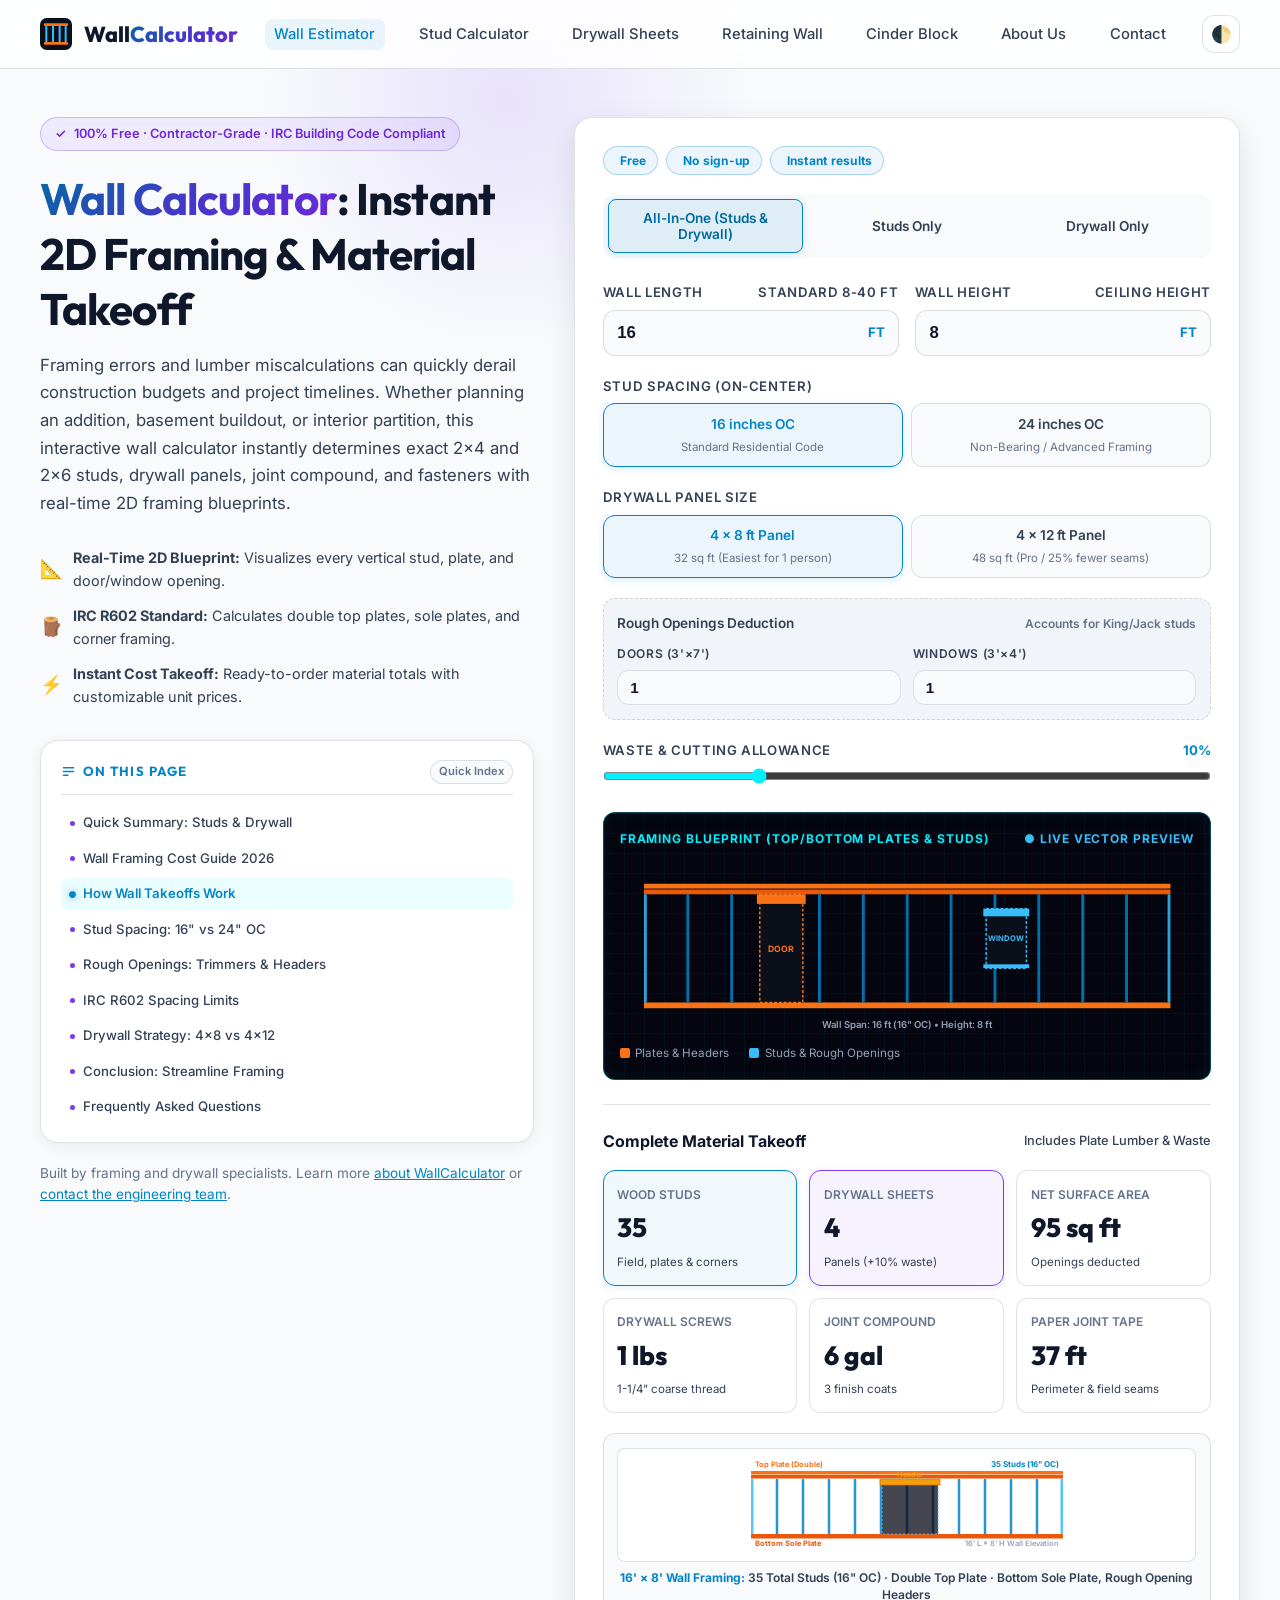
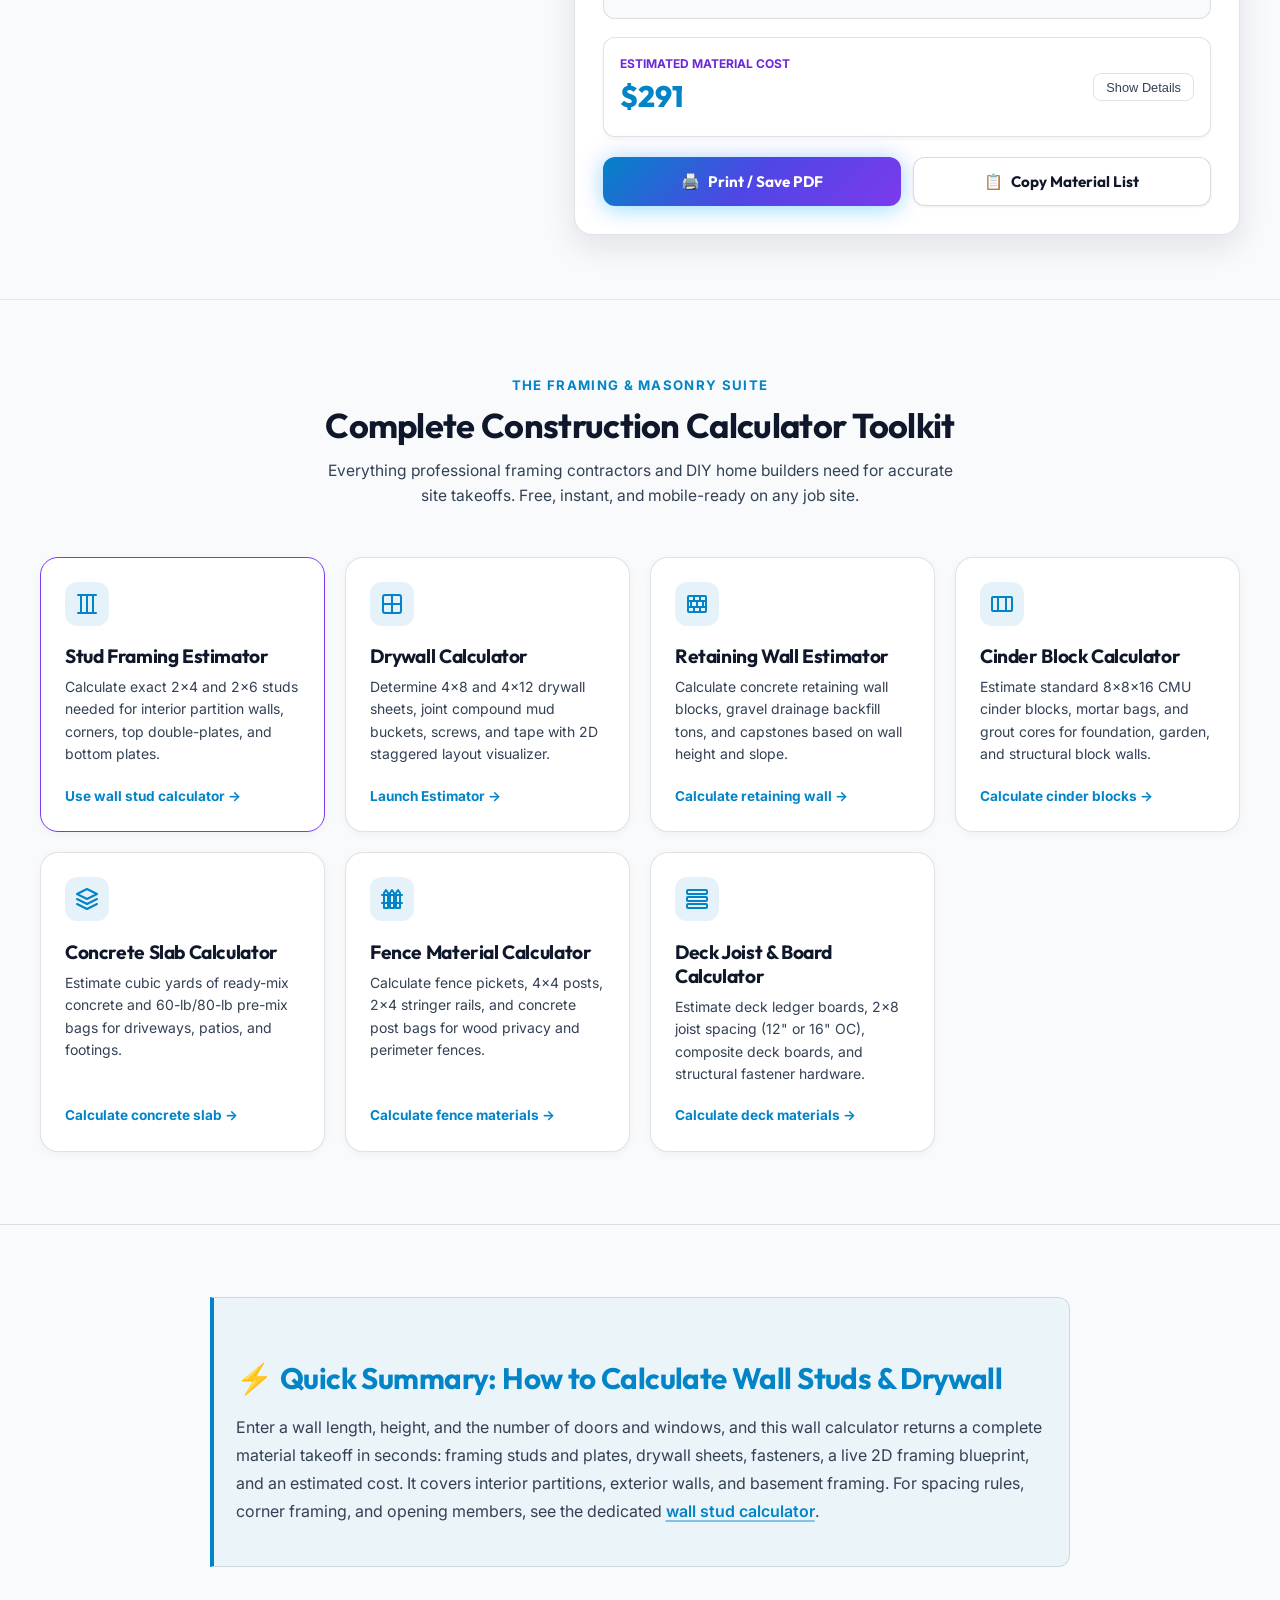
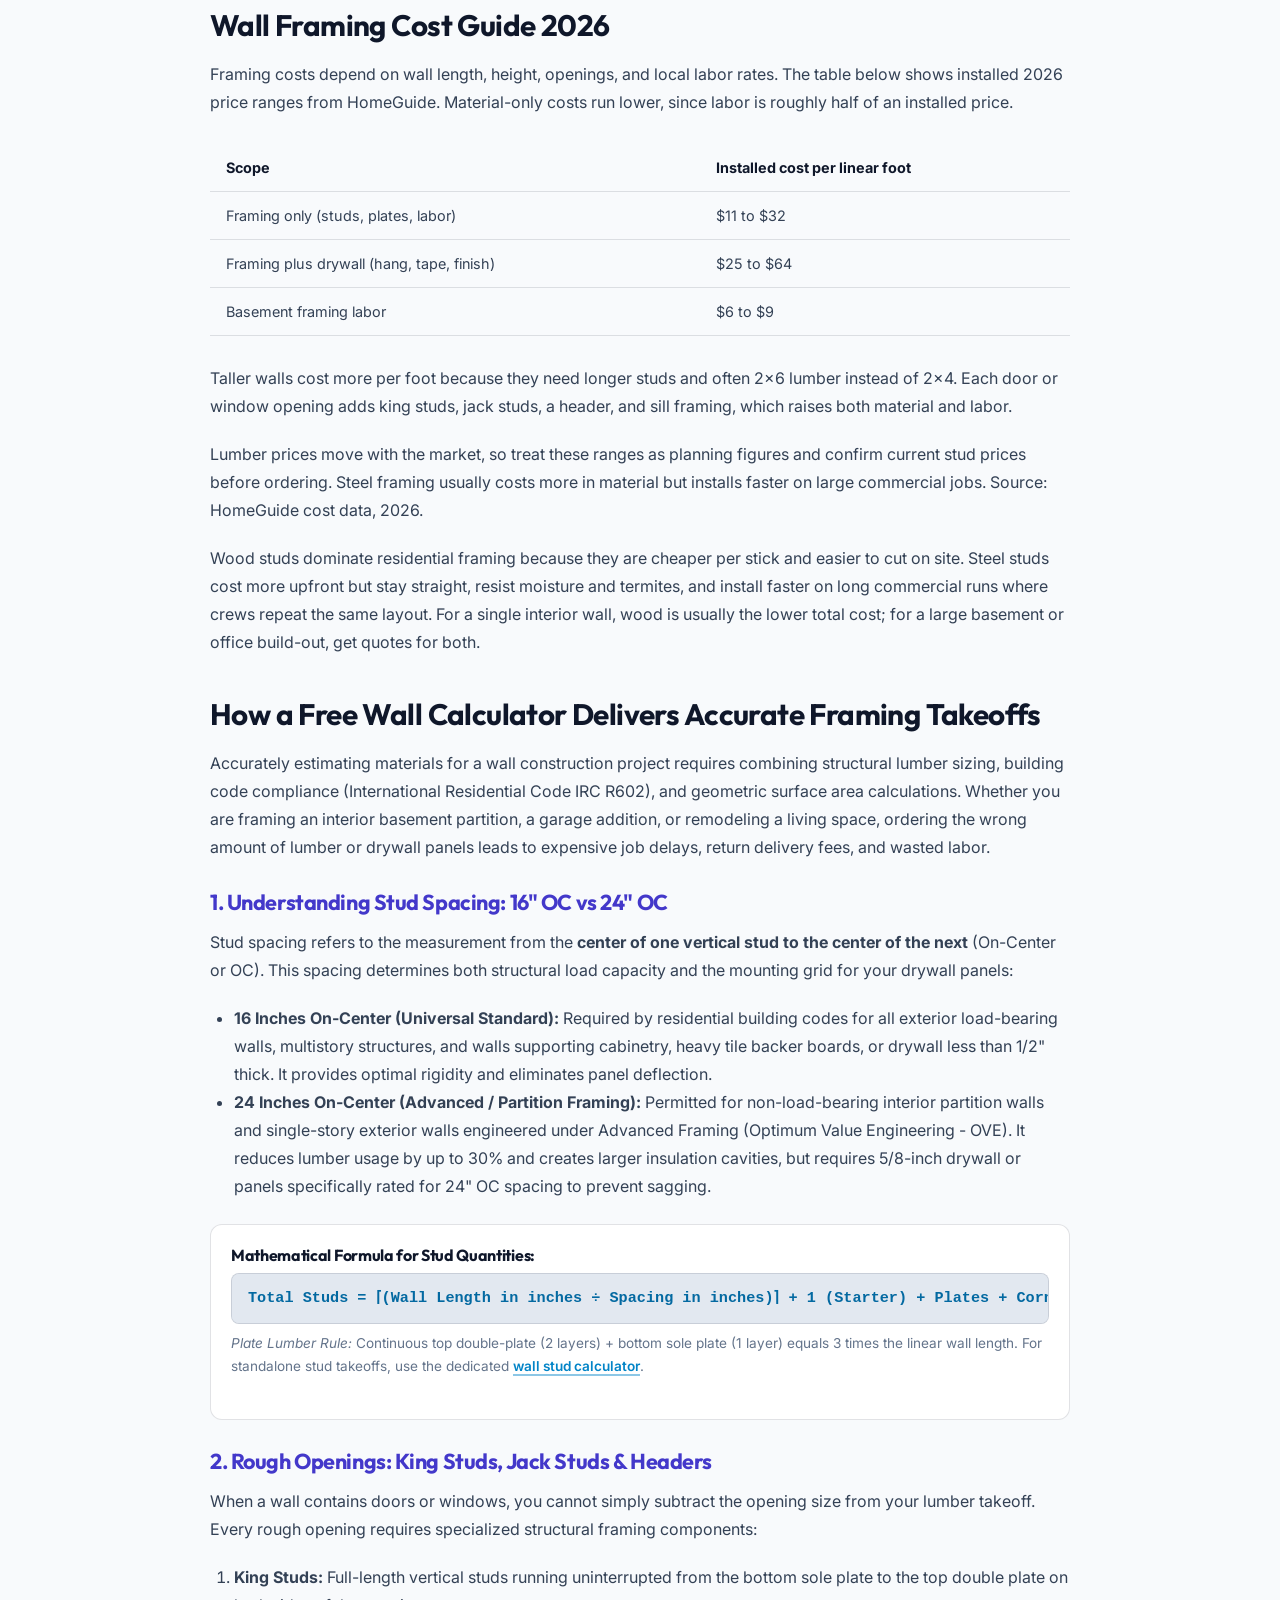
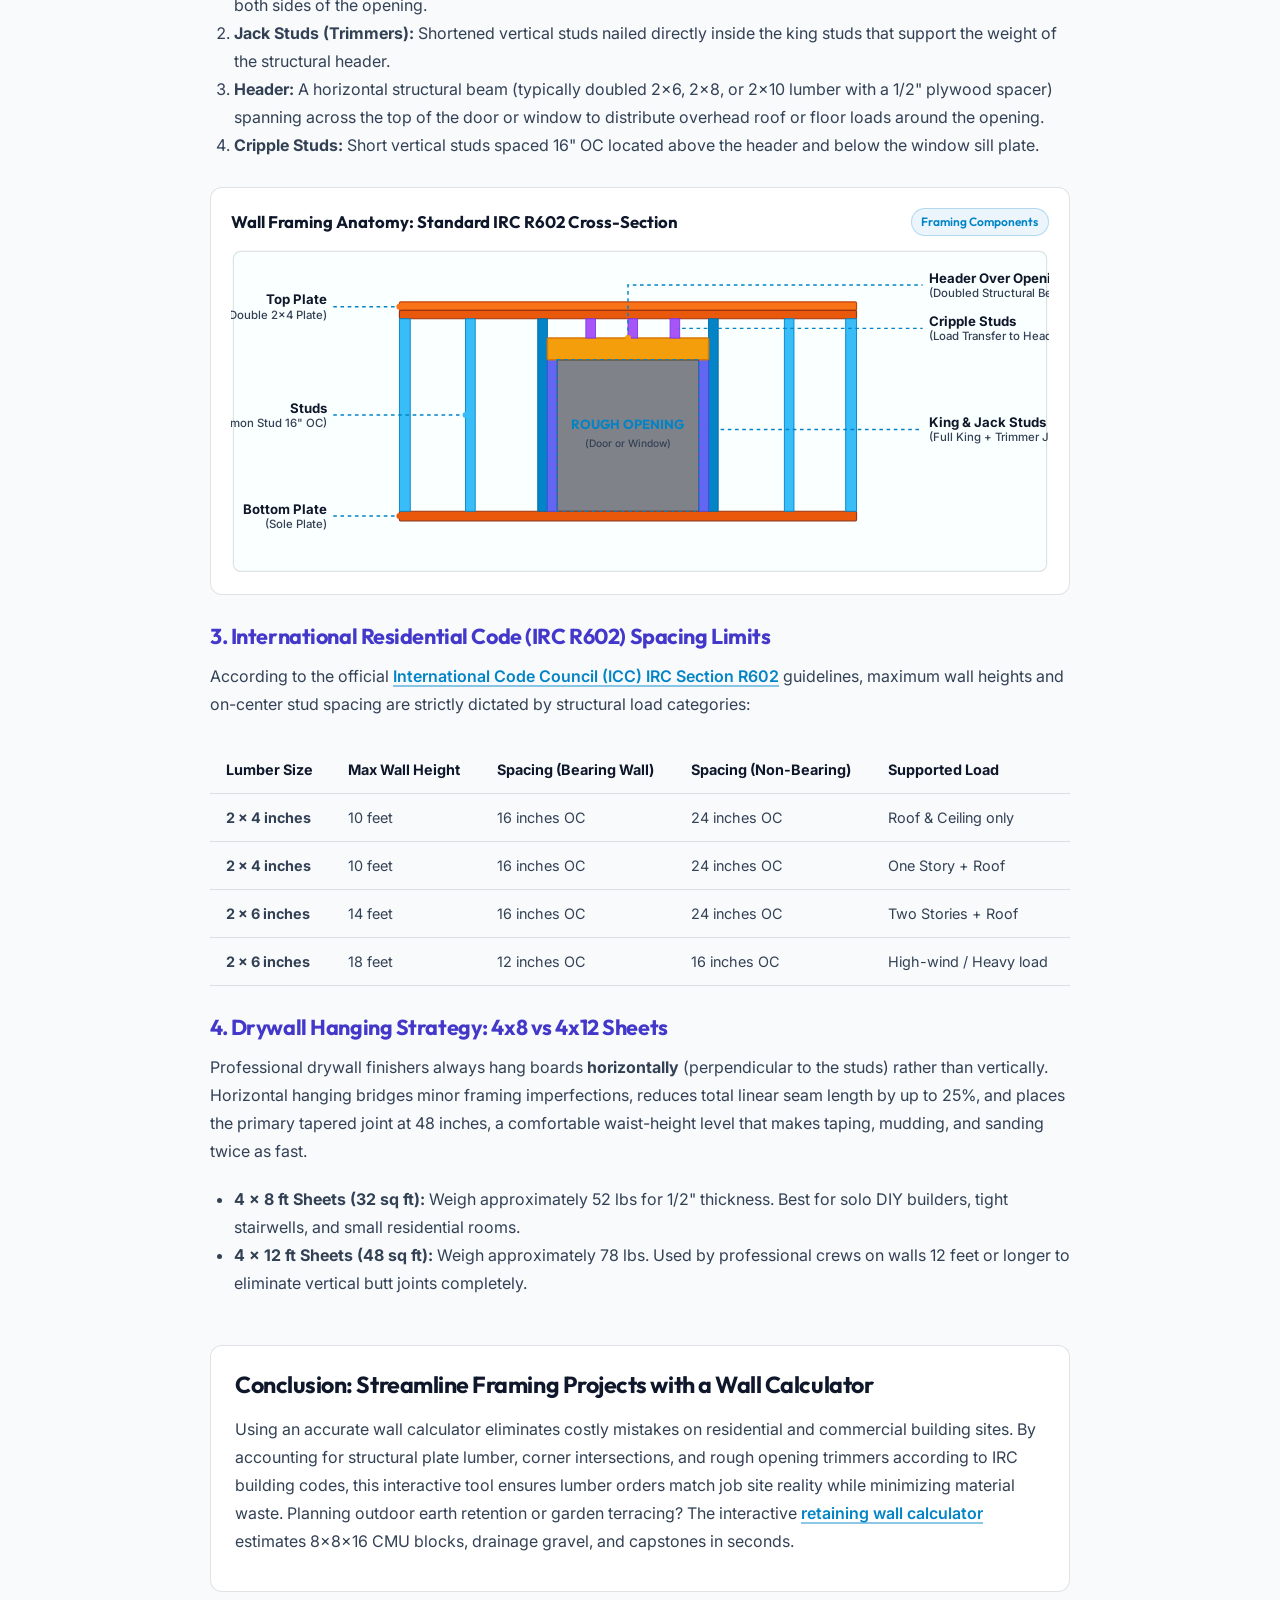
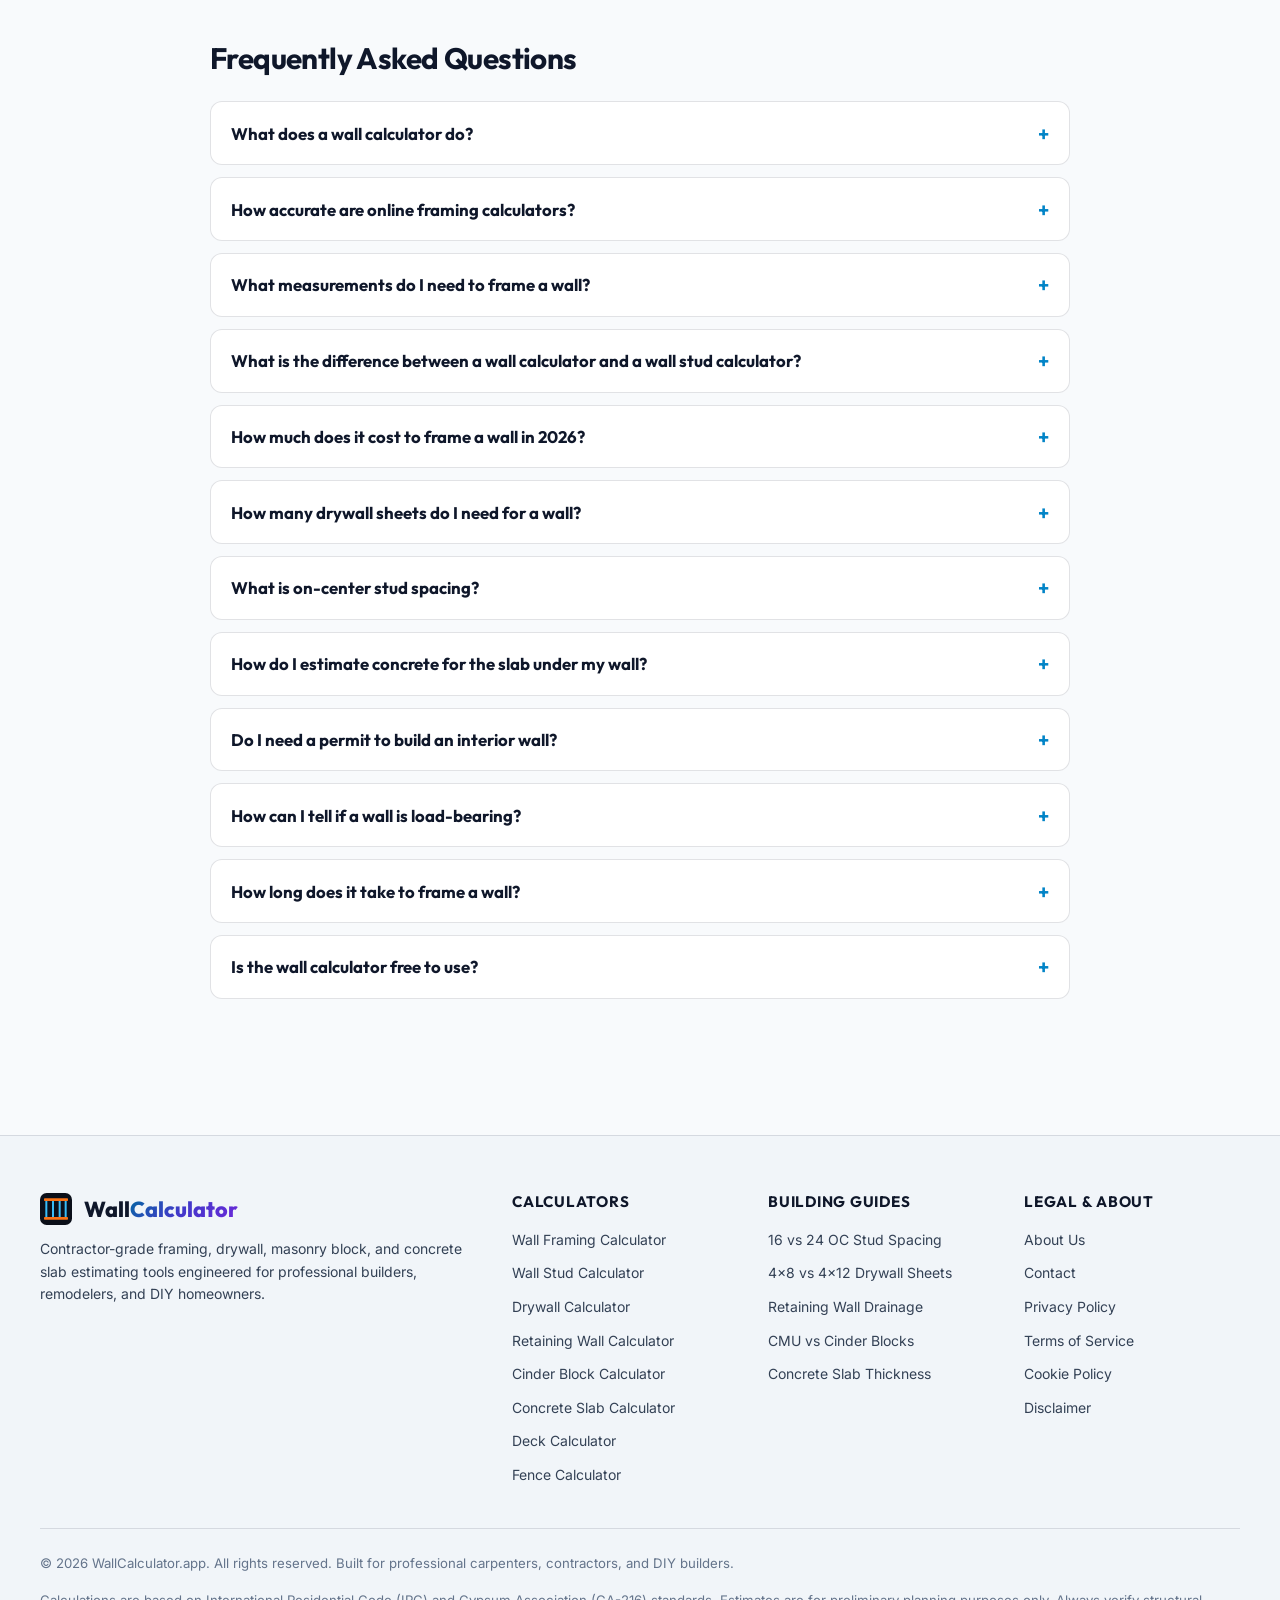
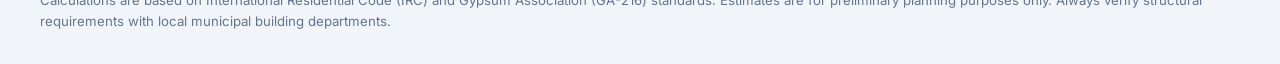
==== commit 6379a750: "Theme fix: default light, one 'theme' key site-wide, no-flash head script on all pages" ====
--- a/index.html
+++ b/index.html
@@ -1,6 +1,14 @@
 <!DOCTYPE html>
-<html lang="en" data-theme="dark">
+<html lang="en" data-theme="light">
 <head>
+  <script>
+    (function() {
+      try {
+        var saved = localStorage.getItem('theme');
+        if (saved) document.documentElement.setAttribute('data-theme', saved);
+      } catch (e) {}
+    })();
+  </script>
   
 
   <meta charset="UTF-8">
@@ -1232,7 +1240,7 @@
   </button>
 
   <!-- Master JavaScript Execution -->
-  <script src="/js/calculator.js?v=2" defer></script>
+  <script src="/js/calculator.js?v=3" defer></script>
   <script>
     (function() {
       // Back to top button
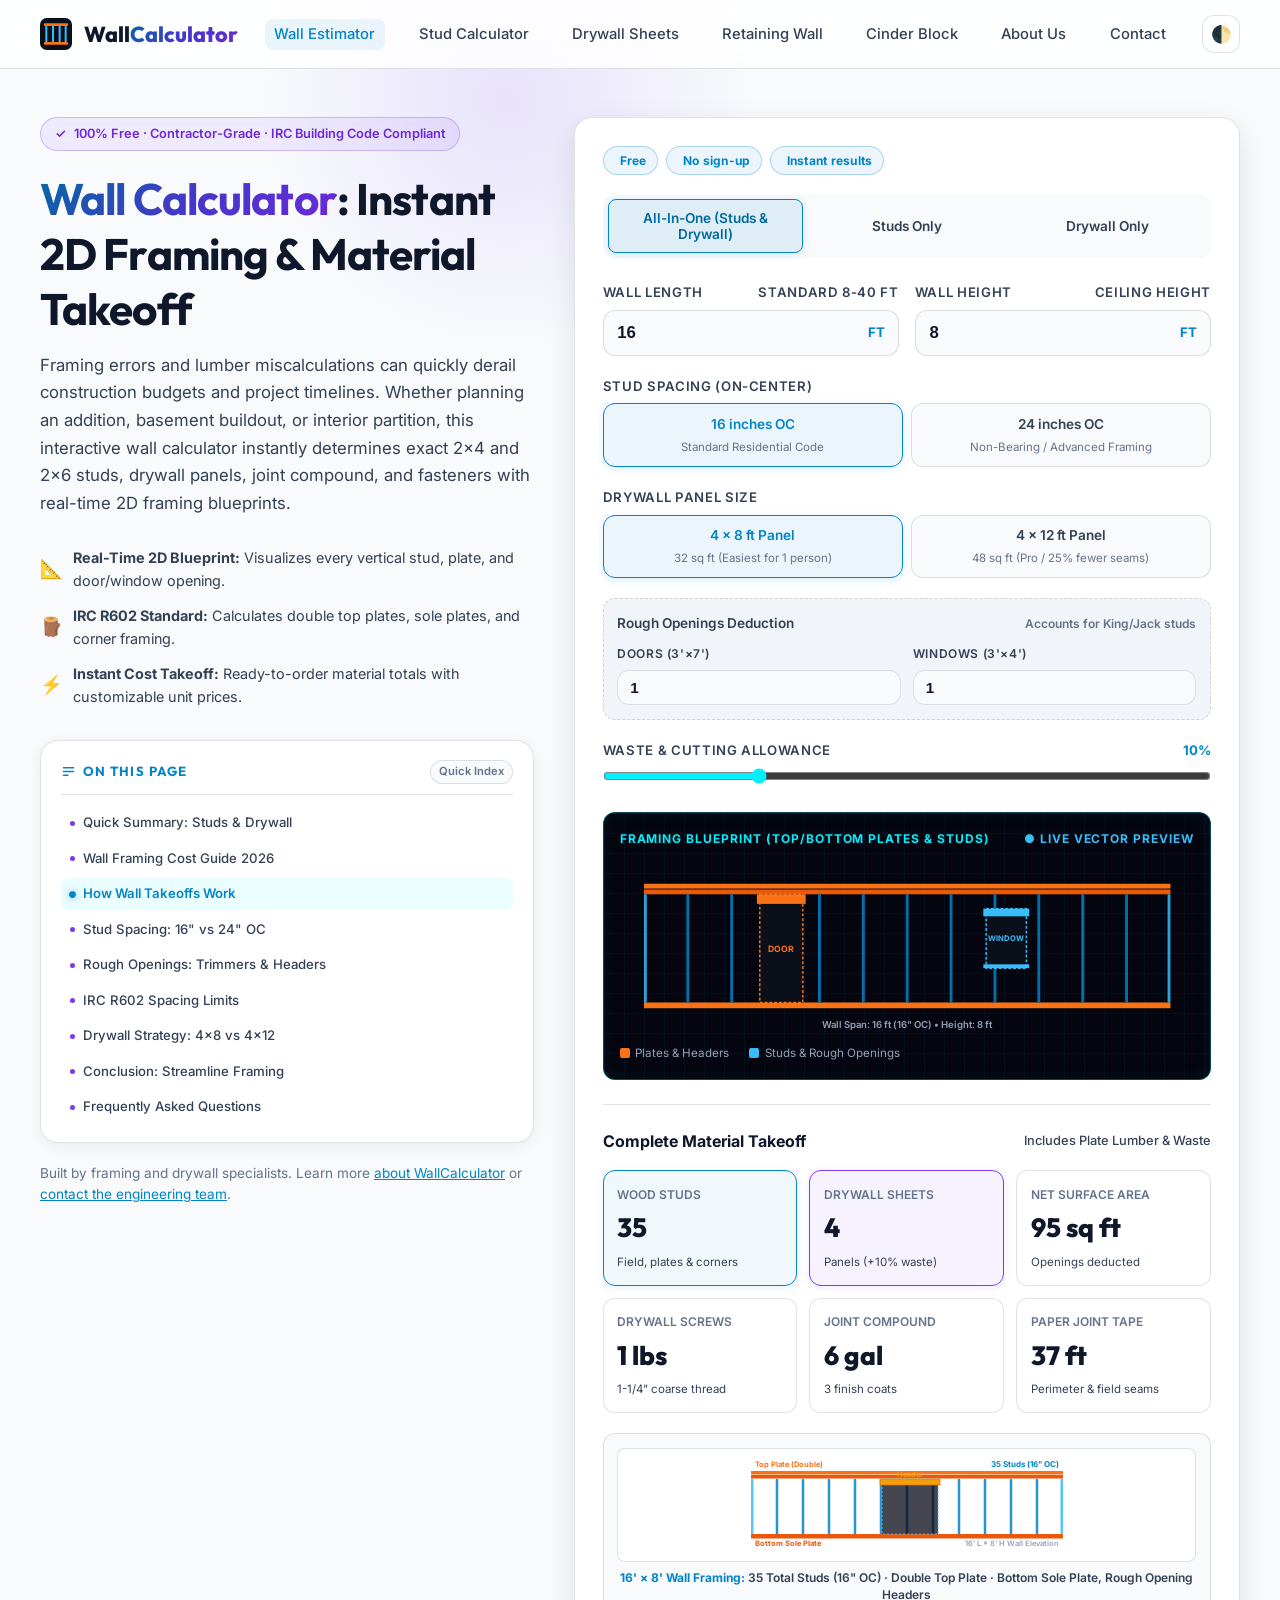
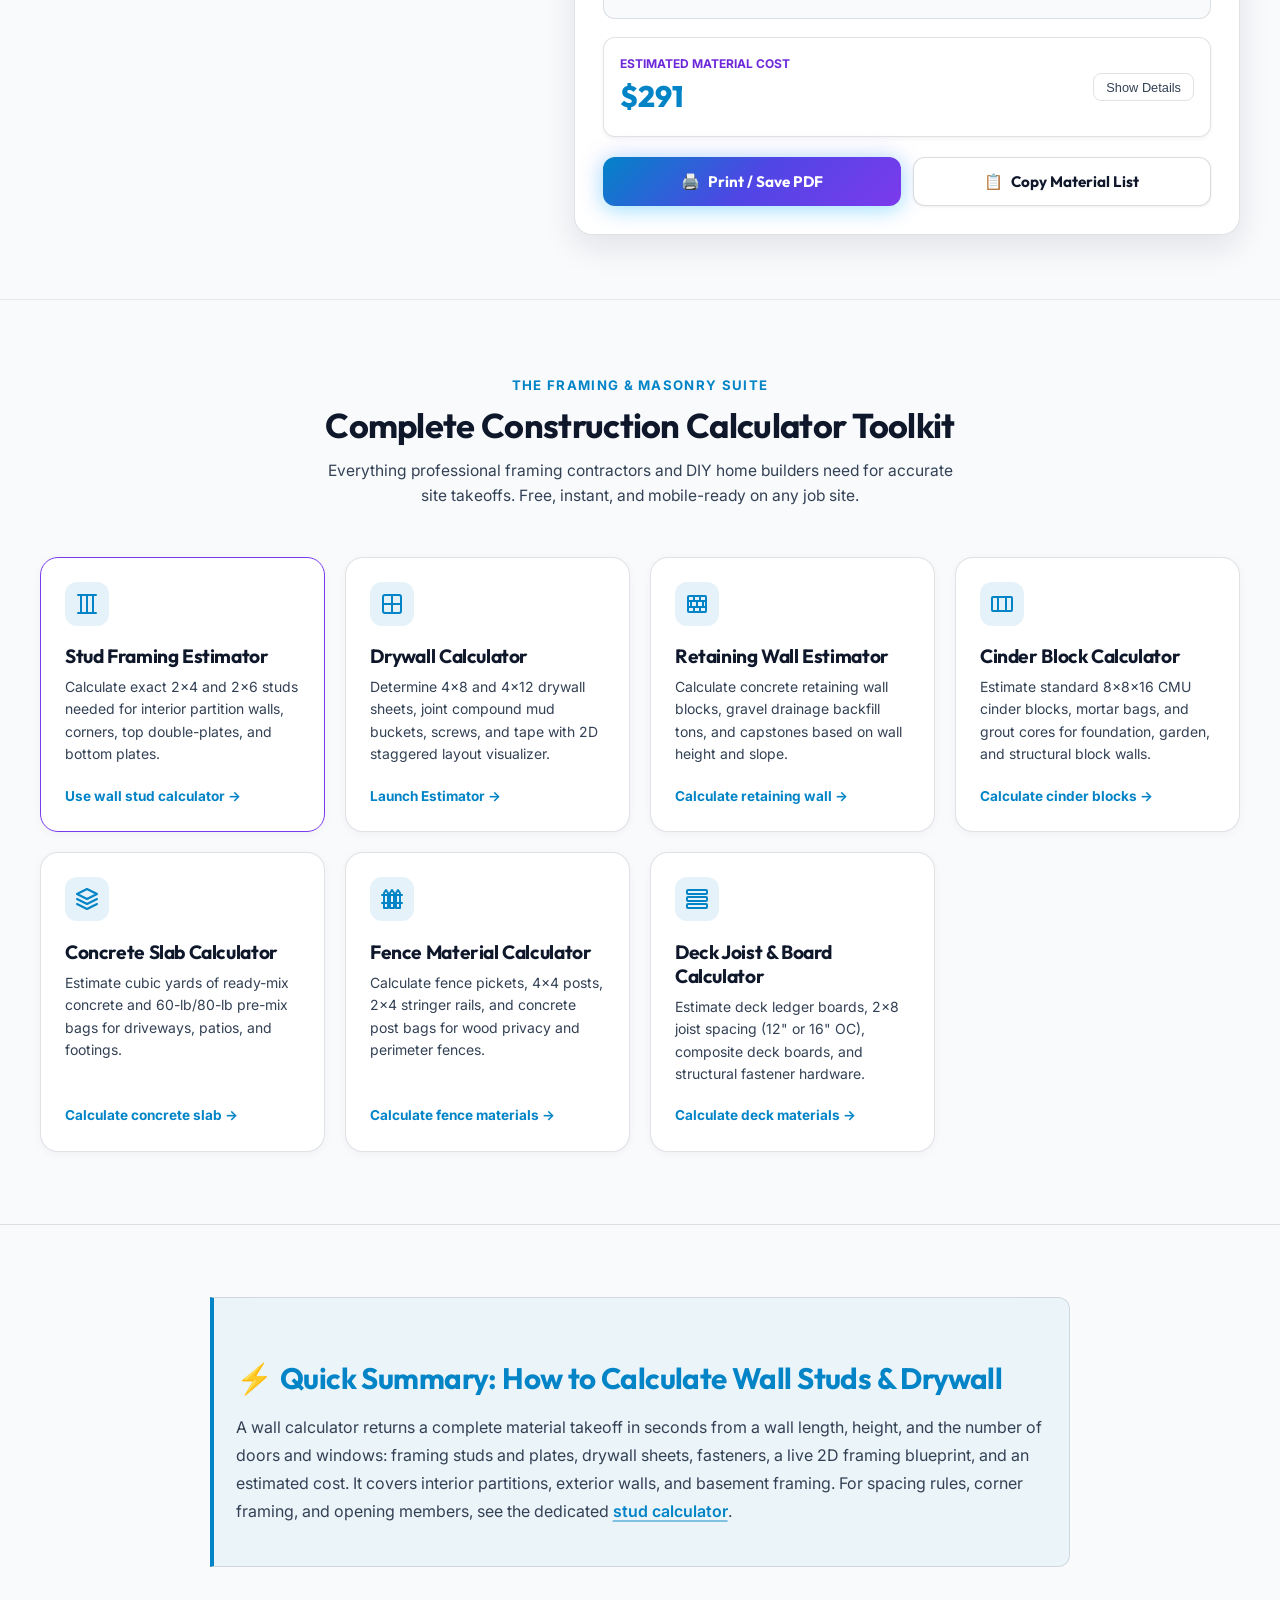
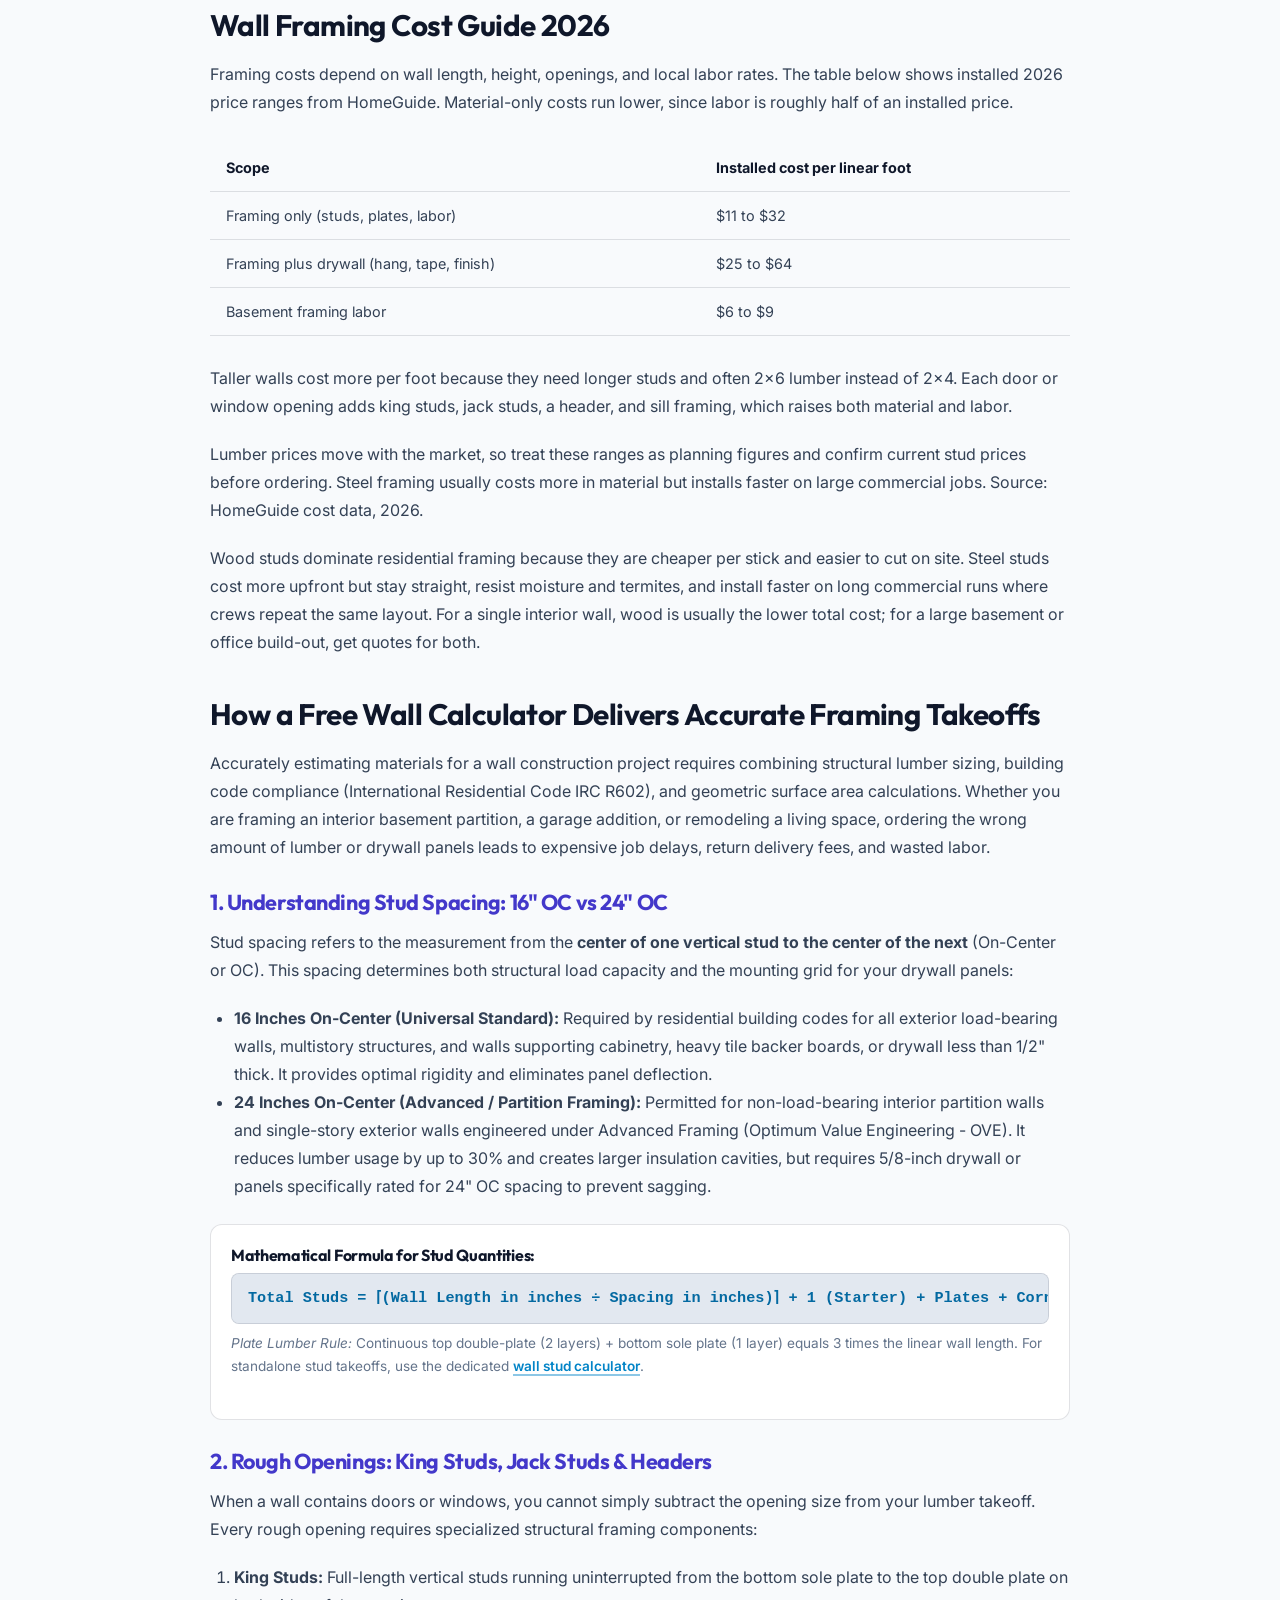
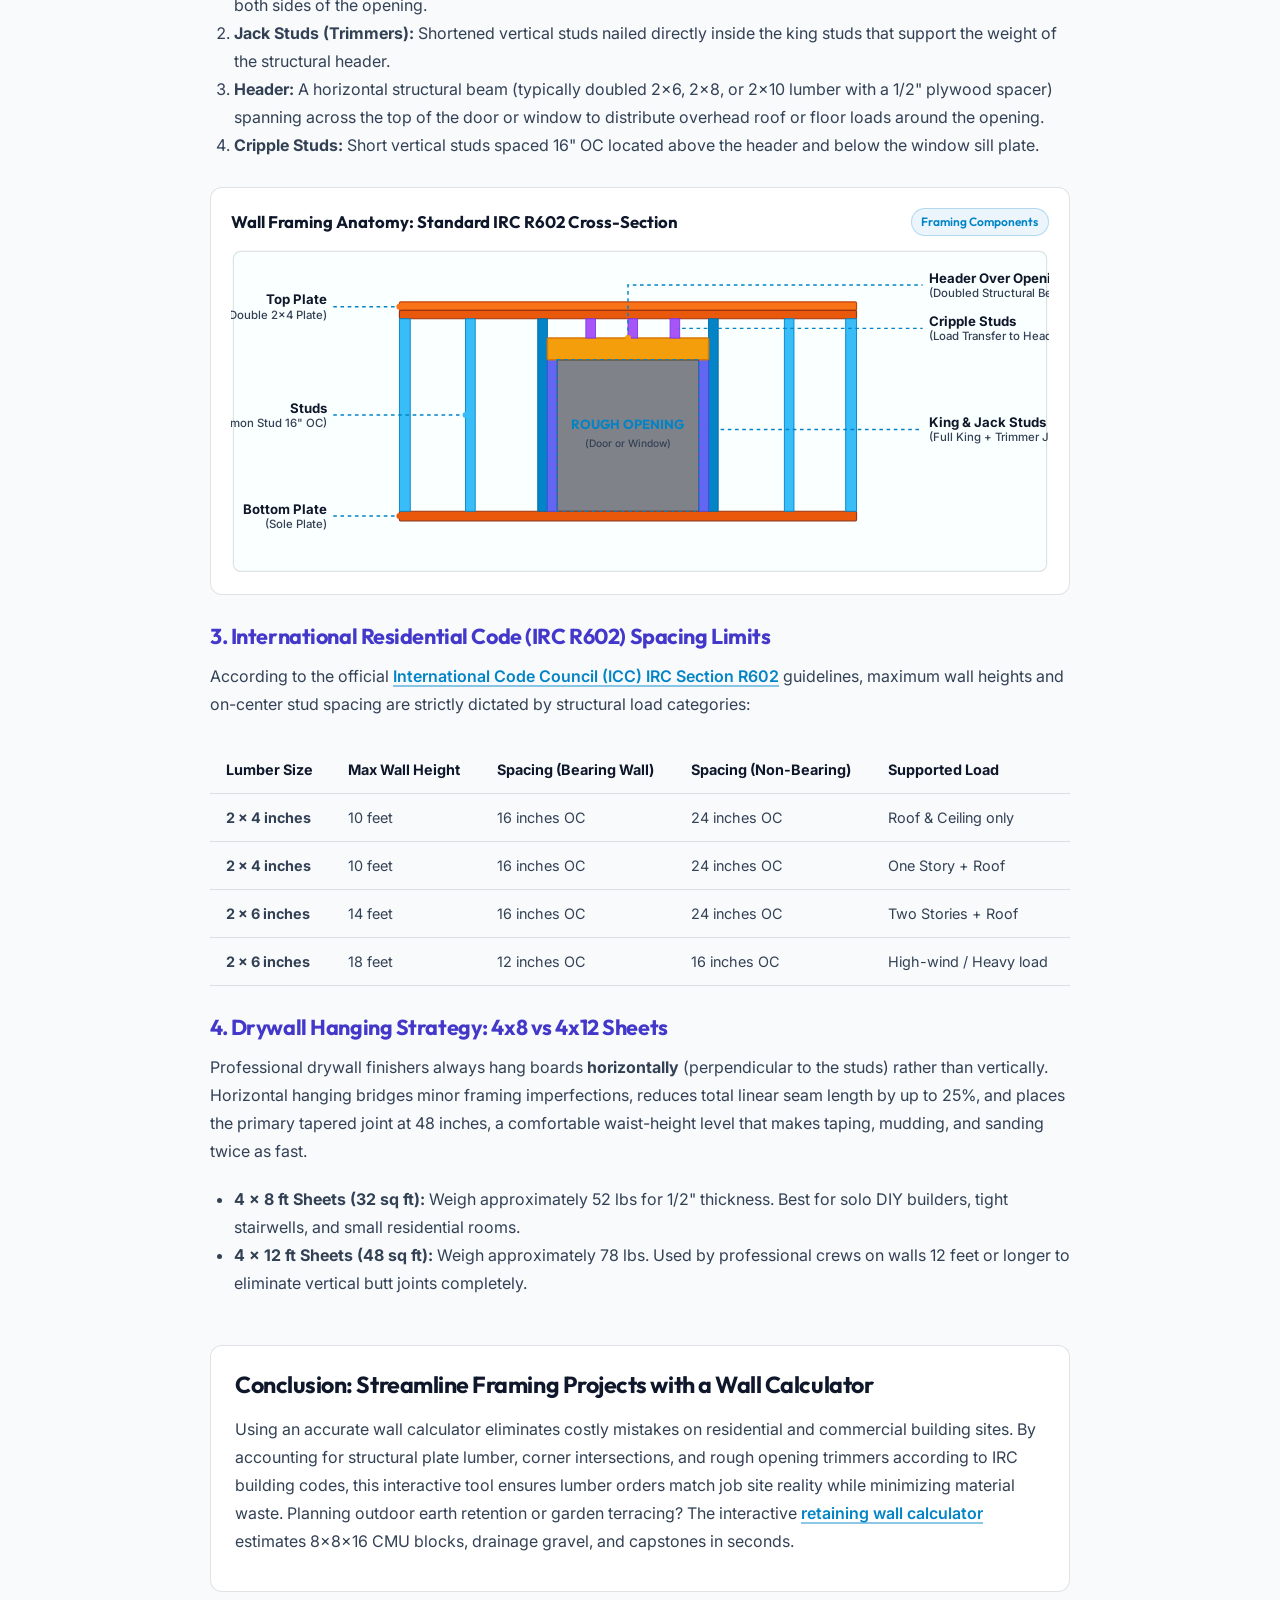
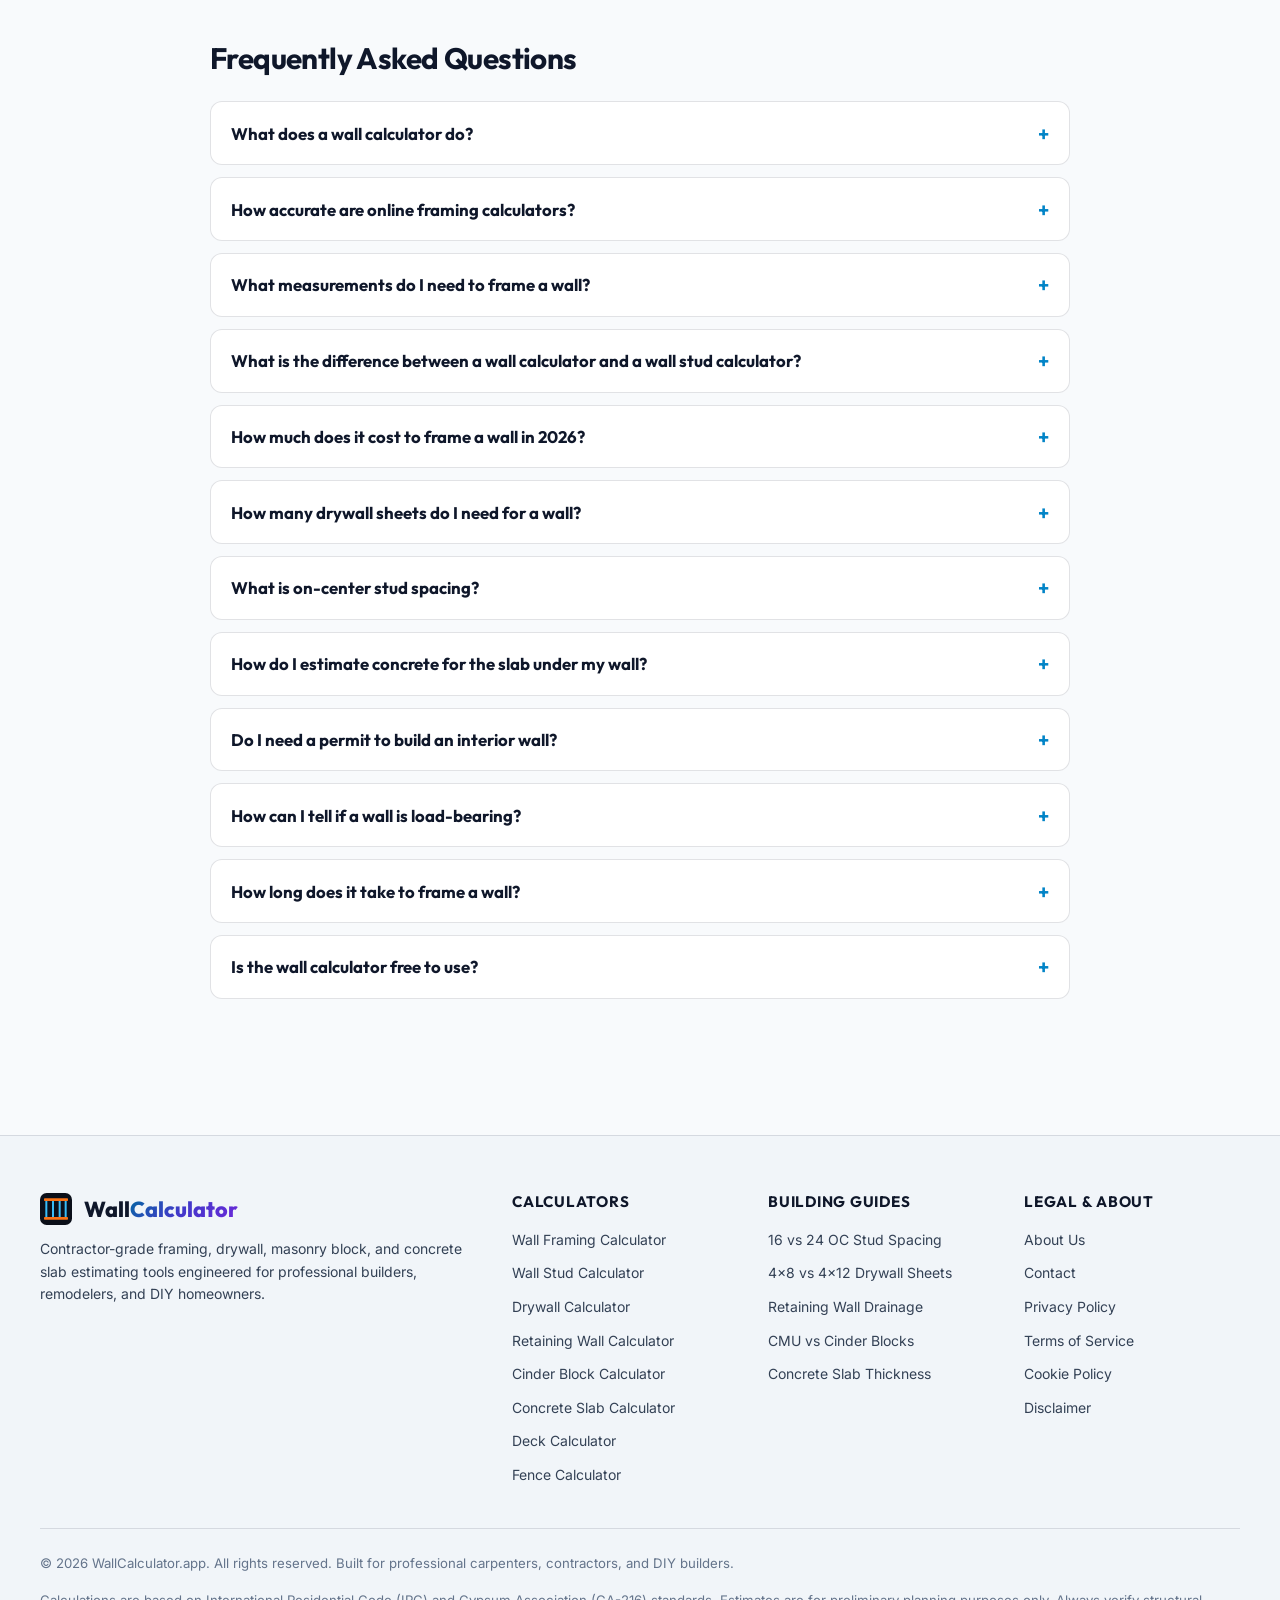
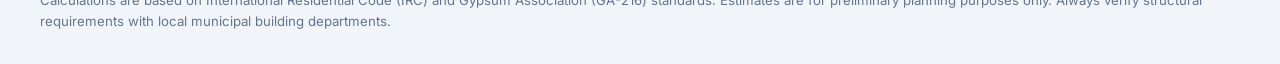
==== commit a6b3f59e: "Homepage AEO box: keyword-first opening, stud link anchor to partial match" ====
--- a/index.html
+++ b/index.html
@@ -777,7 +777,7 @@
               <span>&#9889;</span> Quick Summary: How to Calculate Wall Studs &amp; Drywall
             </h2>
             <p class="aeo-text">
-              Enter a wall length, height, and the number of doors and windows, and this wall calculator returns a complete material takeoff in seconds: framing studs and plates, drywall sheets, fasteners, a live 2D framing blueprint, and an estimated cost. It covers interior partitions, exterior walls, and basement framing. For spacing rules, corner framing, and opening members, see the dedicated <a href="/wall-stud-calculator">wall stud calculator</a>.
+              A wall calculator returns a complete material takeoff in seconds from a wall length, height, and the number of doors and windows: framing studs and plates, drywall sheets, fasteners, a live 2D framing blueprint, and an estimated cost. It covers interior partitions, exterior walls, and basement framing. For spacing rules, corner framing, and opening members, see the dedicated <a href="/wall-stud-calculator">stud calculator</a>.
             </p>
           </div>
 
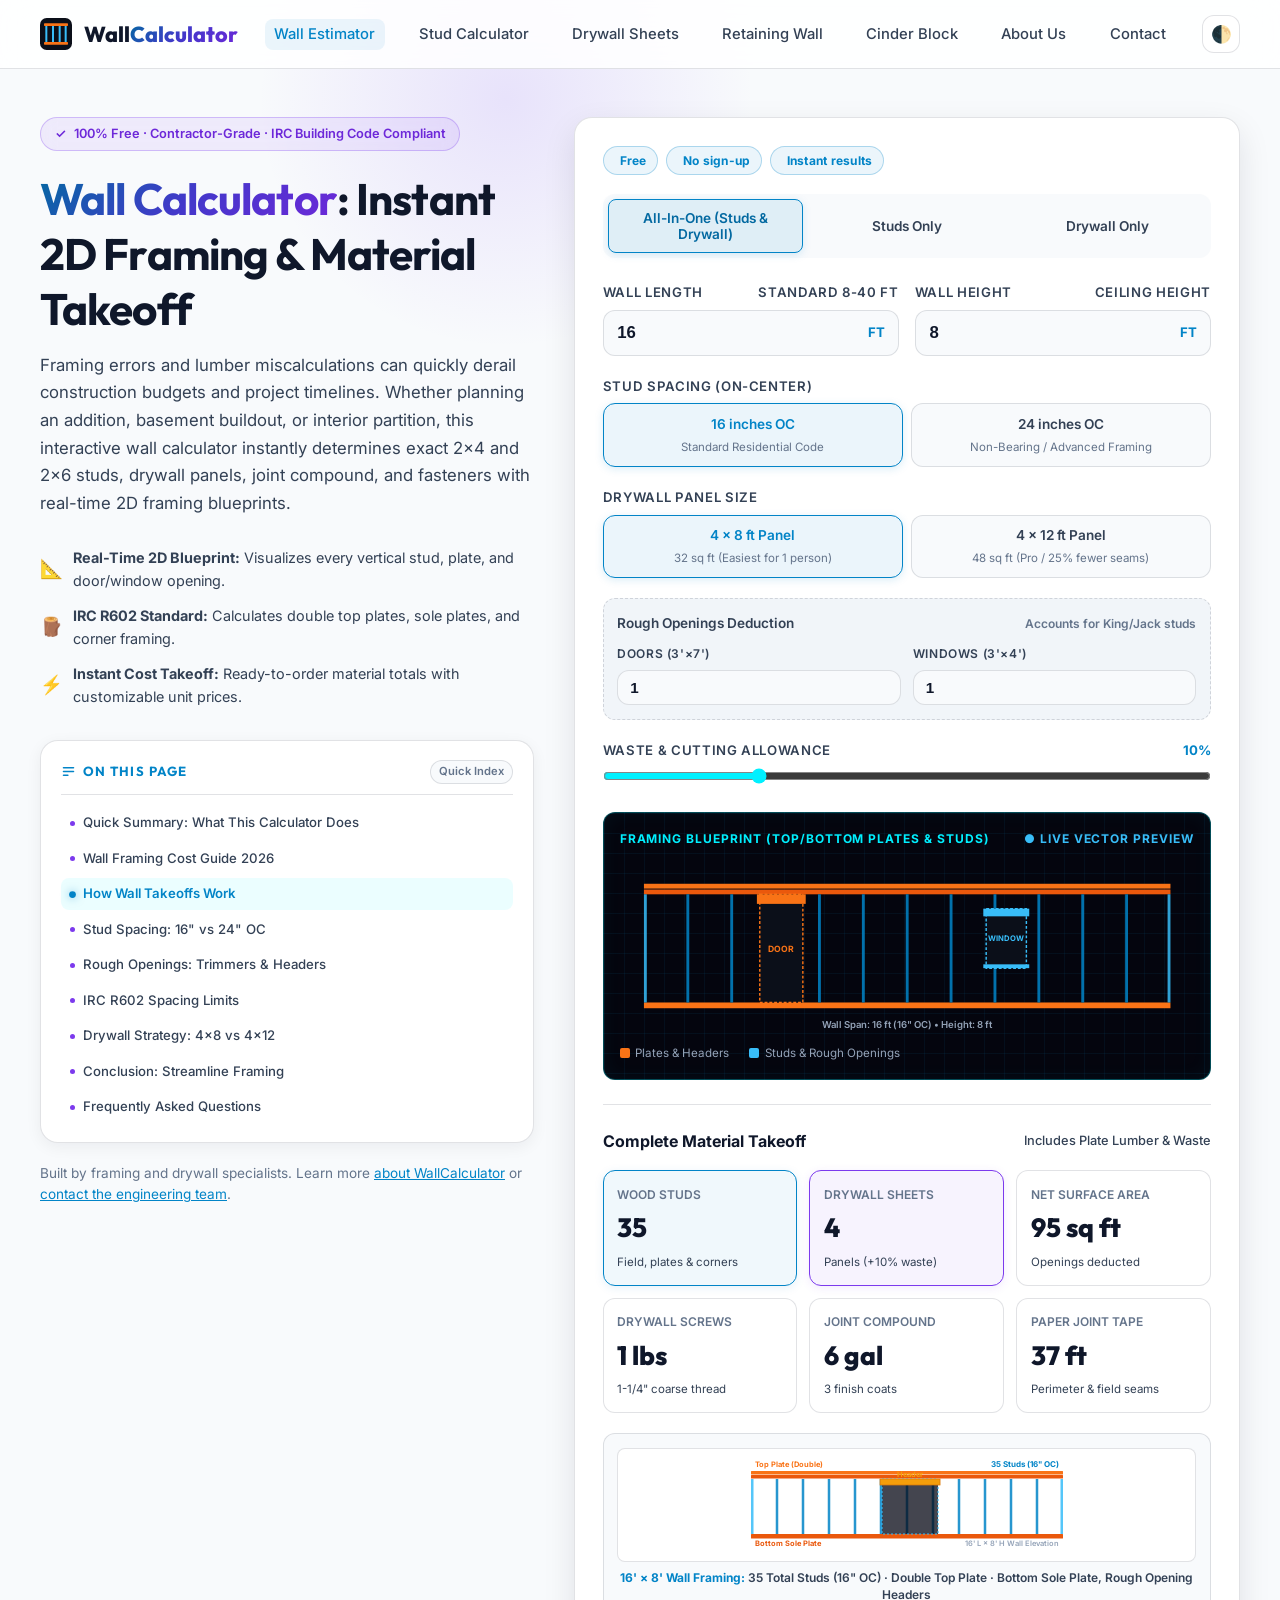
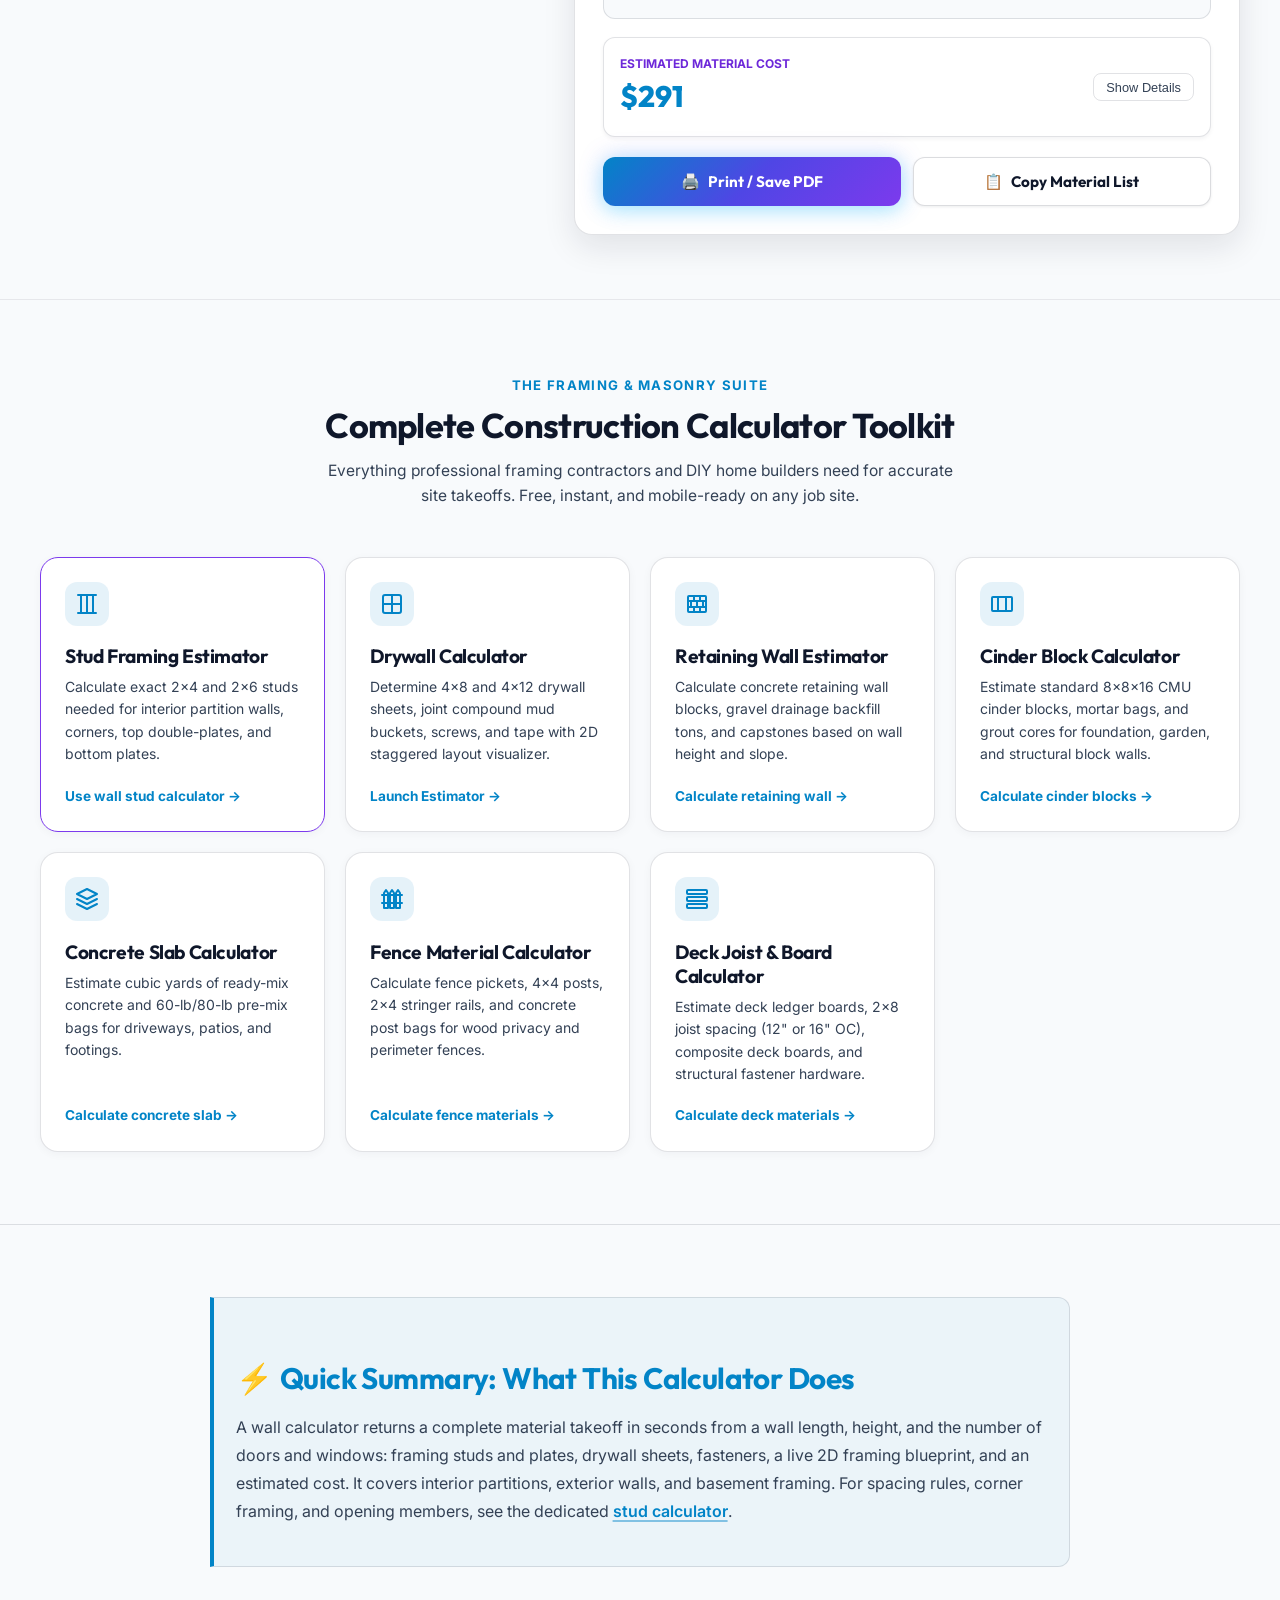
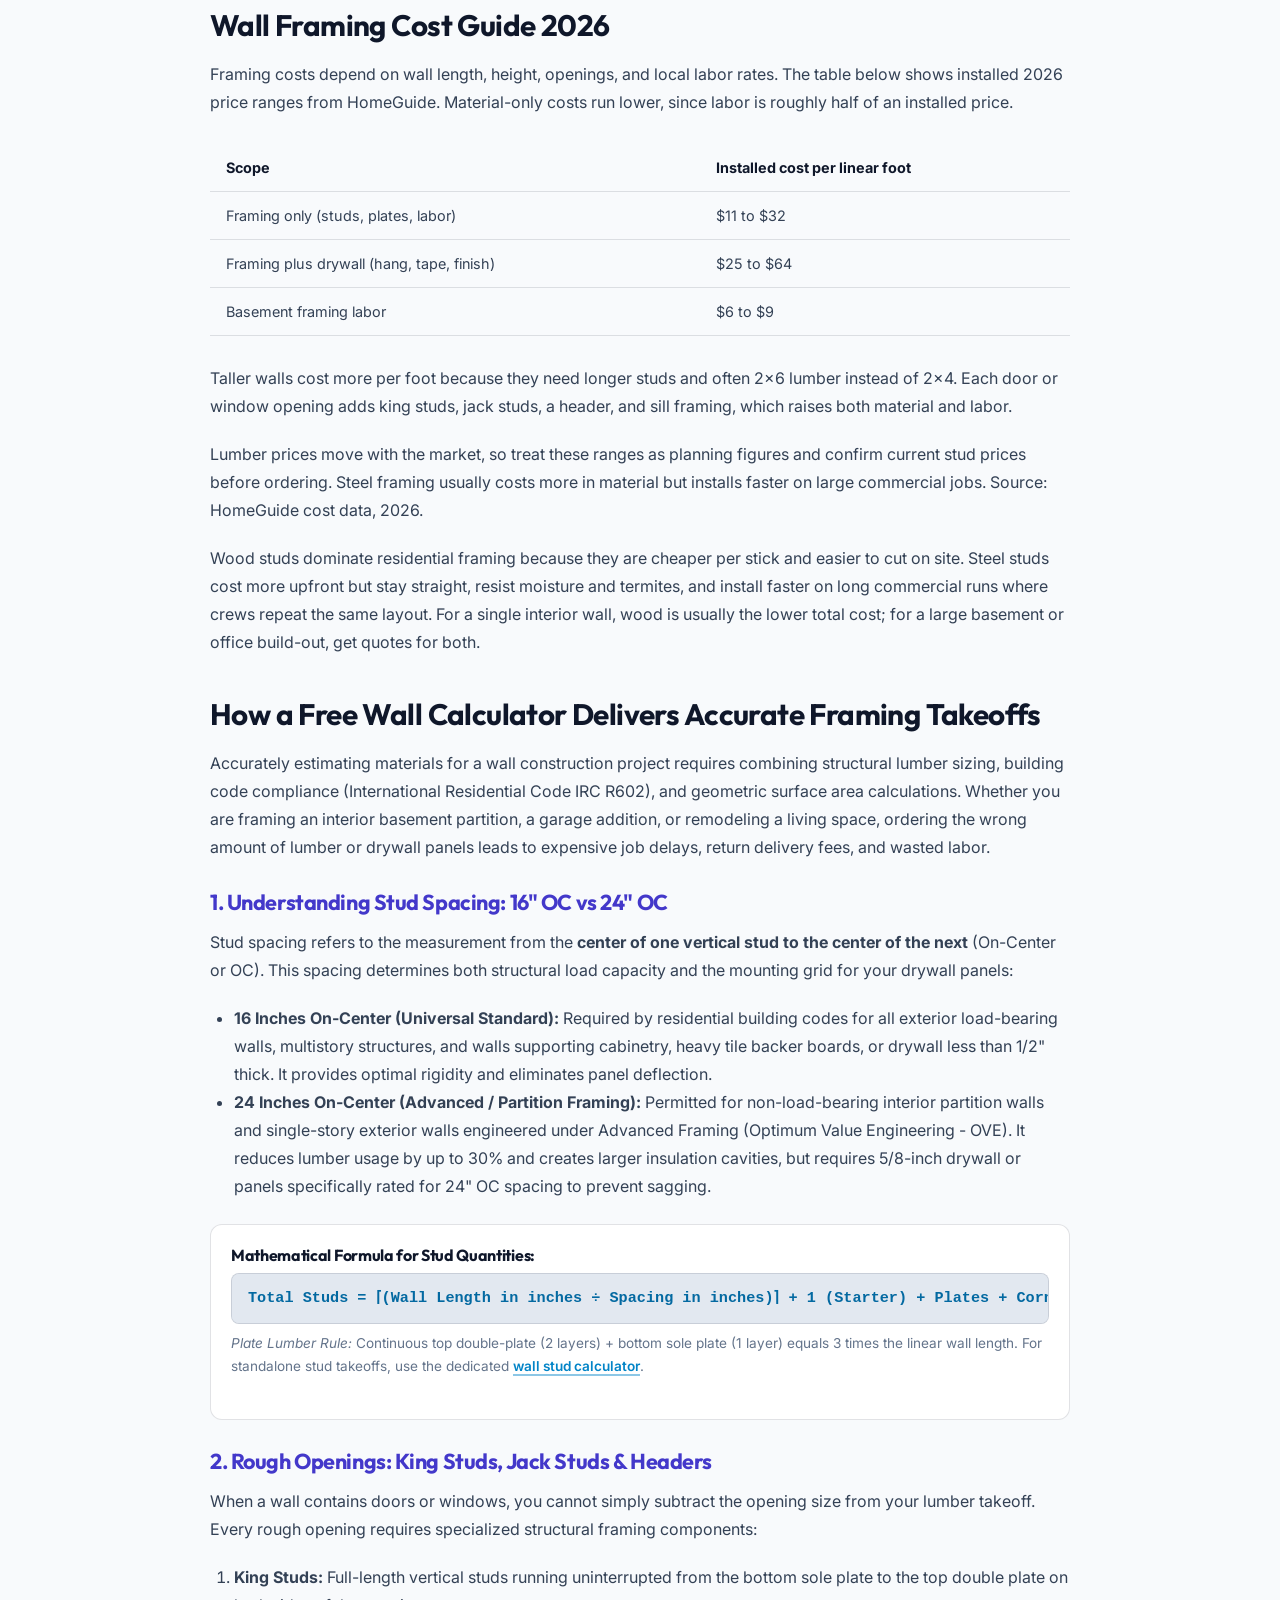
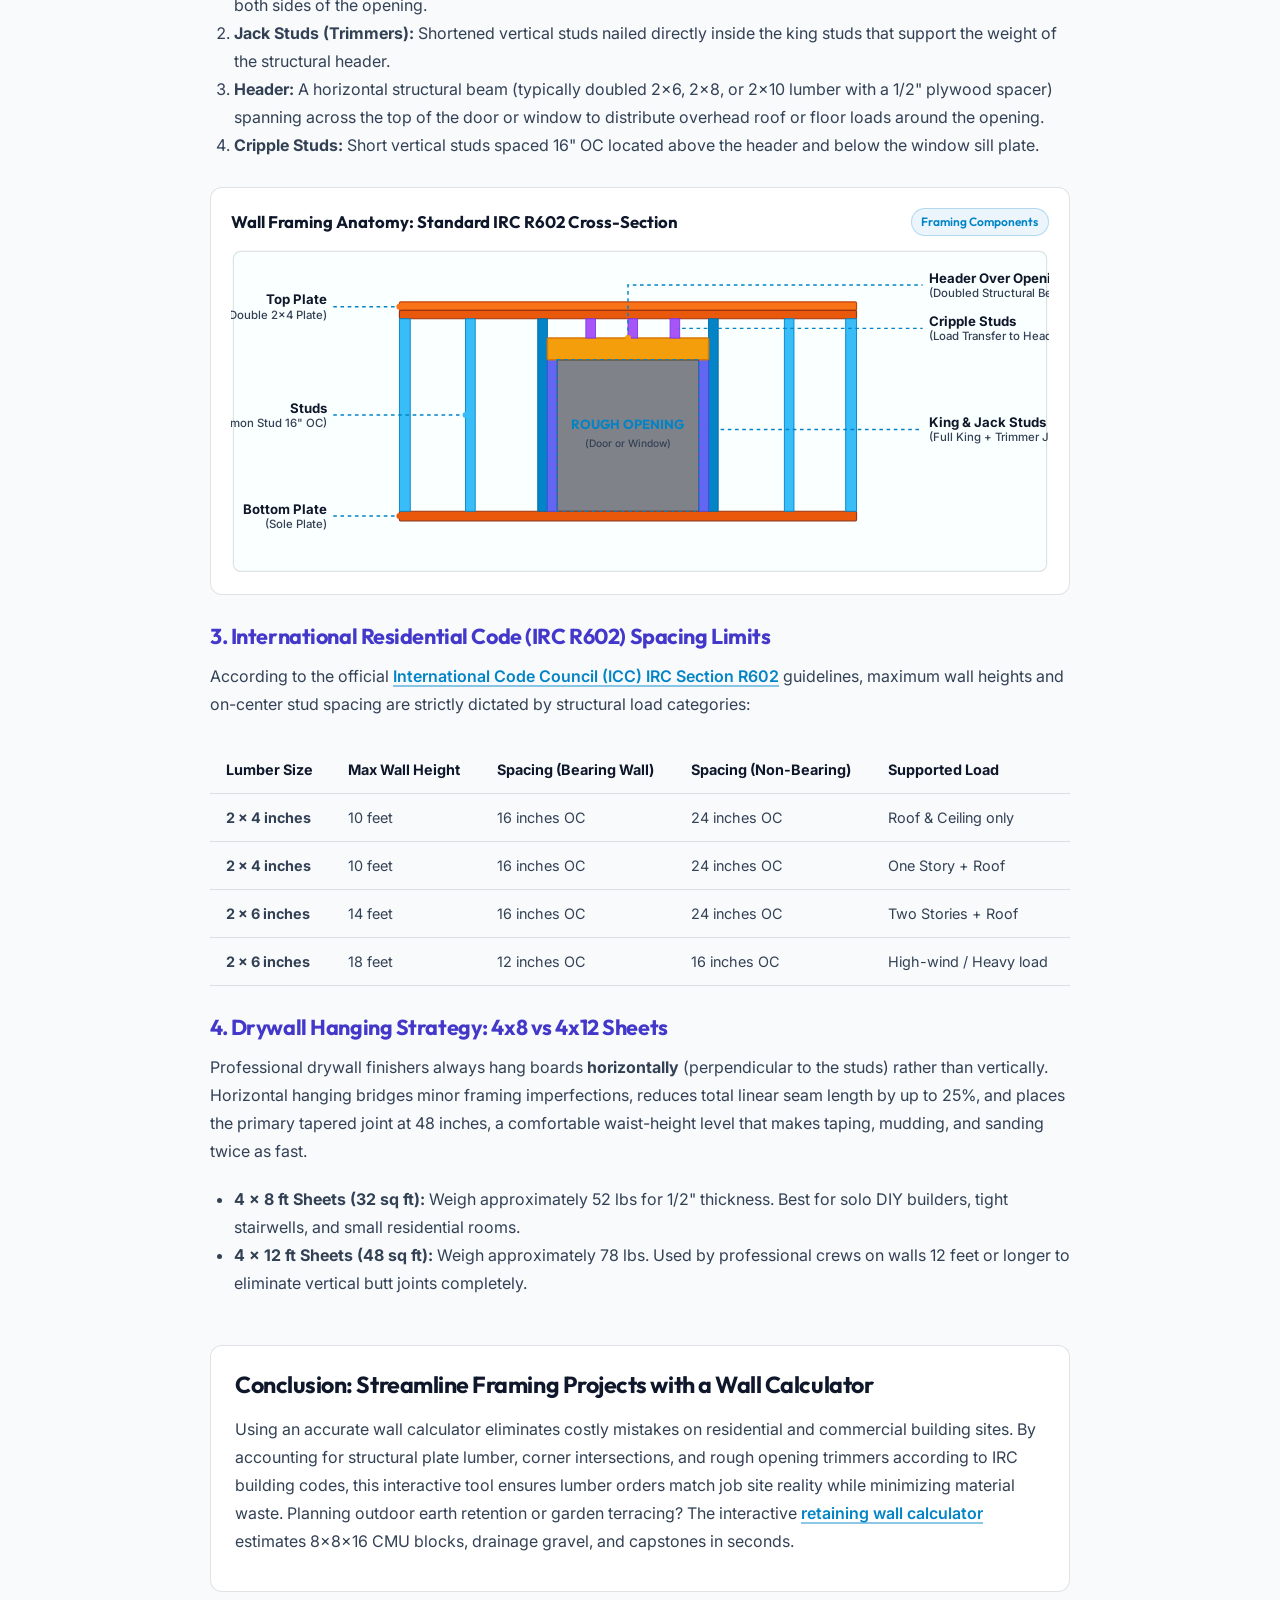
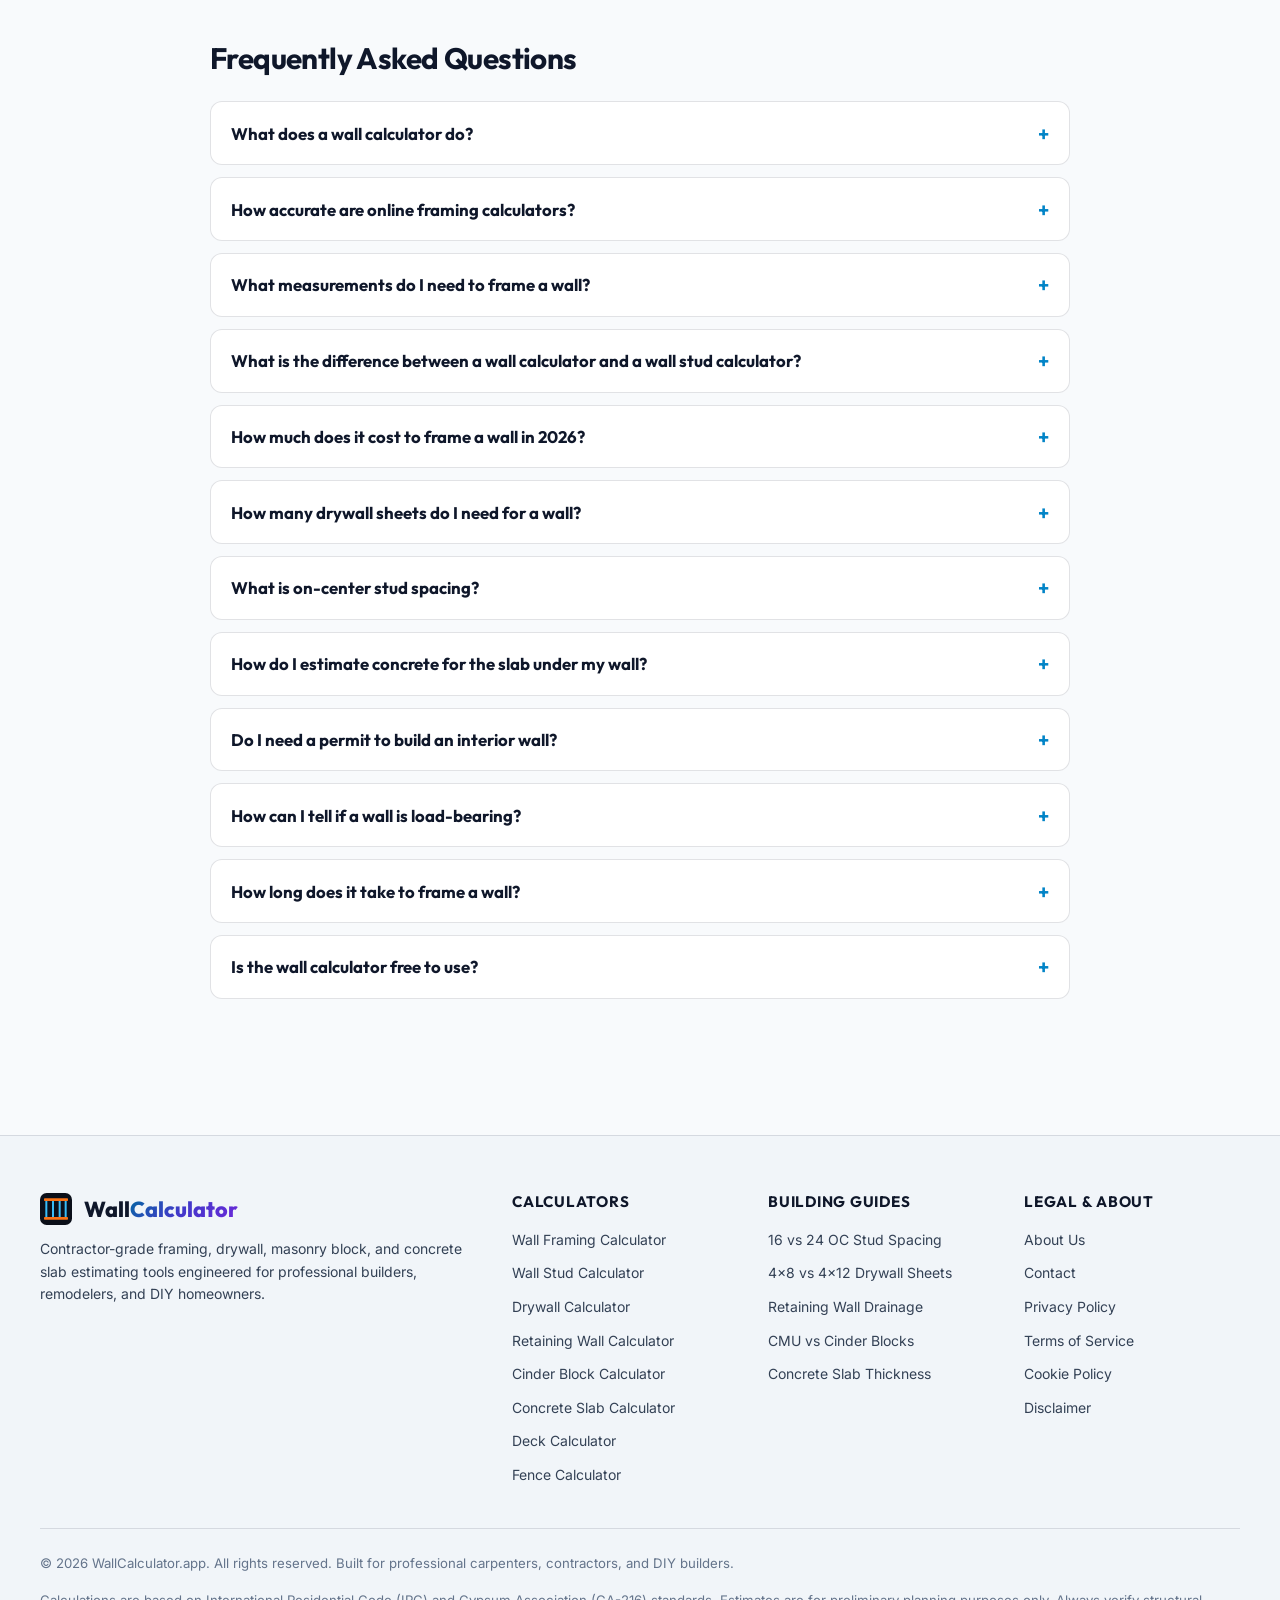
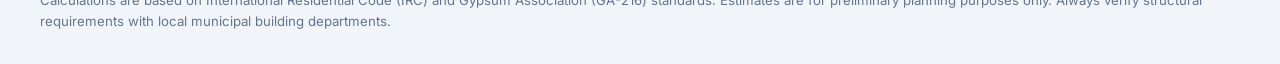
==== commit c0ca924e: "Homepage AEO heading: 'What This Calculator Does' (was stud/drywall topic, now matches content)" ====
--- a/index.html
+++ b/index.html
@@ -370,7 +370,7 @@
               <nav class="hero-toc-nav" id="hero-toc-nav" aria-label="Page Index">
                 <a href="#toc-quick-summary" class="hero-toc-link">
                   <span class="hero-toc-bullet"></span>
-                  <span>Quick Summary: Studs &amp; Drywall</span>
+                  <span>Quick Summary: What This Calculator Does</span>
                 </a>
                 <a href="#toc-cost-guide" class="hero-toc-link">
                   <span class="hero-toc-bullet"></span>
@@ -774,7 +774,7 @@
           <!-- AEO Direct Answer / Key Takeaways Box (Designed for Google SGE / AI Overviews) -->
           <div class="aeo-direct-box" id="toc-quick-summary" role="region" aria-label="Direct Summary for AI and Contractors">
             <h2 class="aeo-title">
-              <span>&#9889;</span> Quick Summary: How to Calculate Wall Studs &amp; Drywall
+              <span>&#9889;</span> Quick Summary: What This Calculator Does
             </h2>
             <p class="aeo-text">
               A wall calculator returns a complete material takeoff in seconds from a wall length, height, and the number of doors and windows: framing studs and plates, drywall sheets, fasteners, a live 2D framing blueprint, and an estimated cost. It covers interior partitions, exterior walls, and basement framing. For spacing rules, corner framing, and opening members, see the dedicated <a href="/wall-stud-calculator">stud calculator</a>.
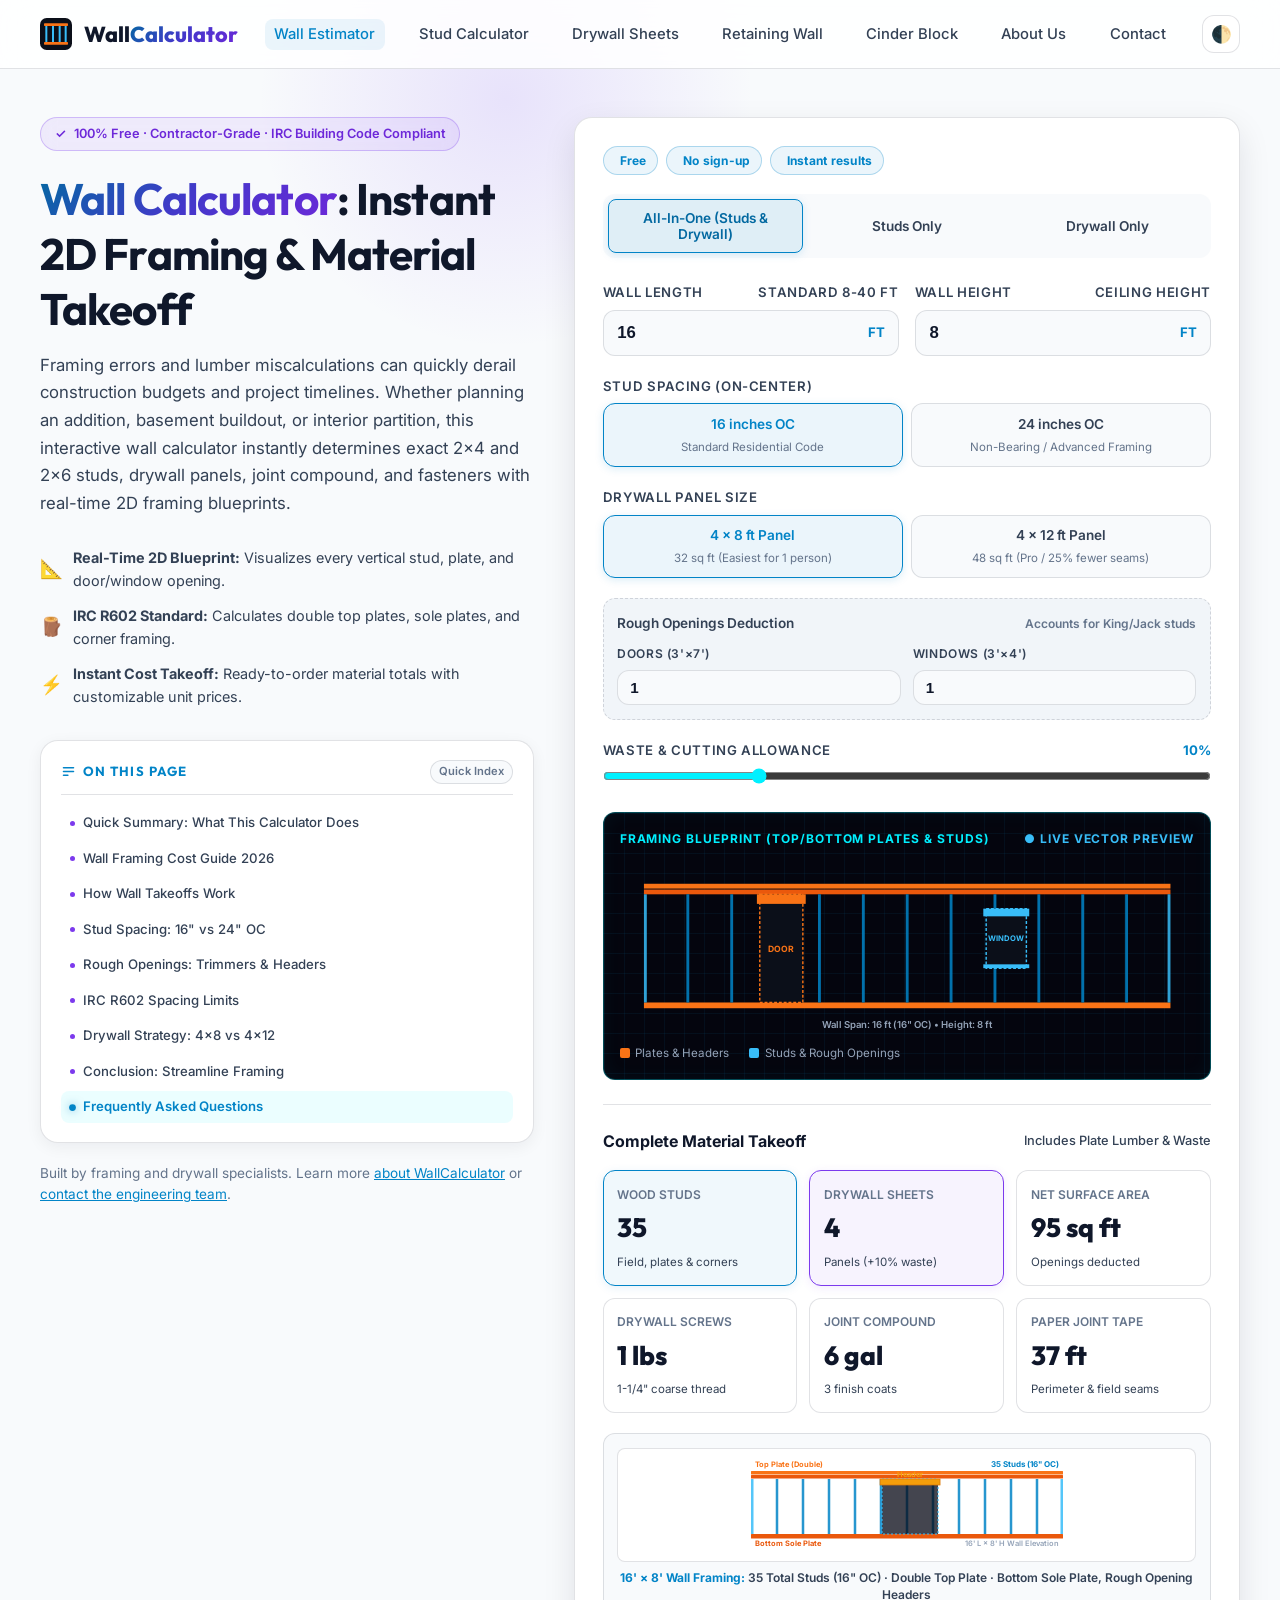
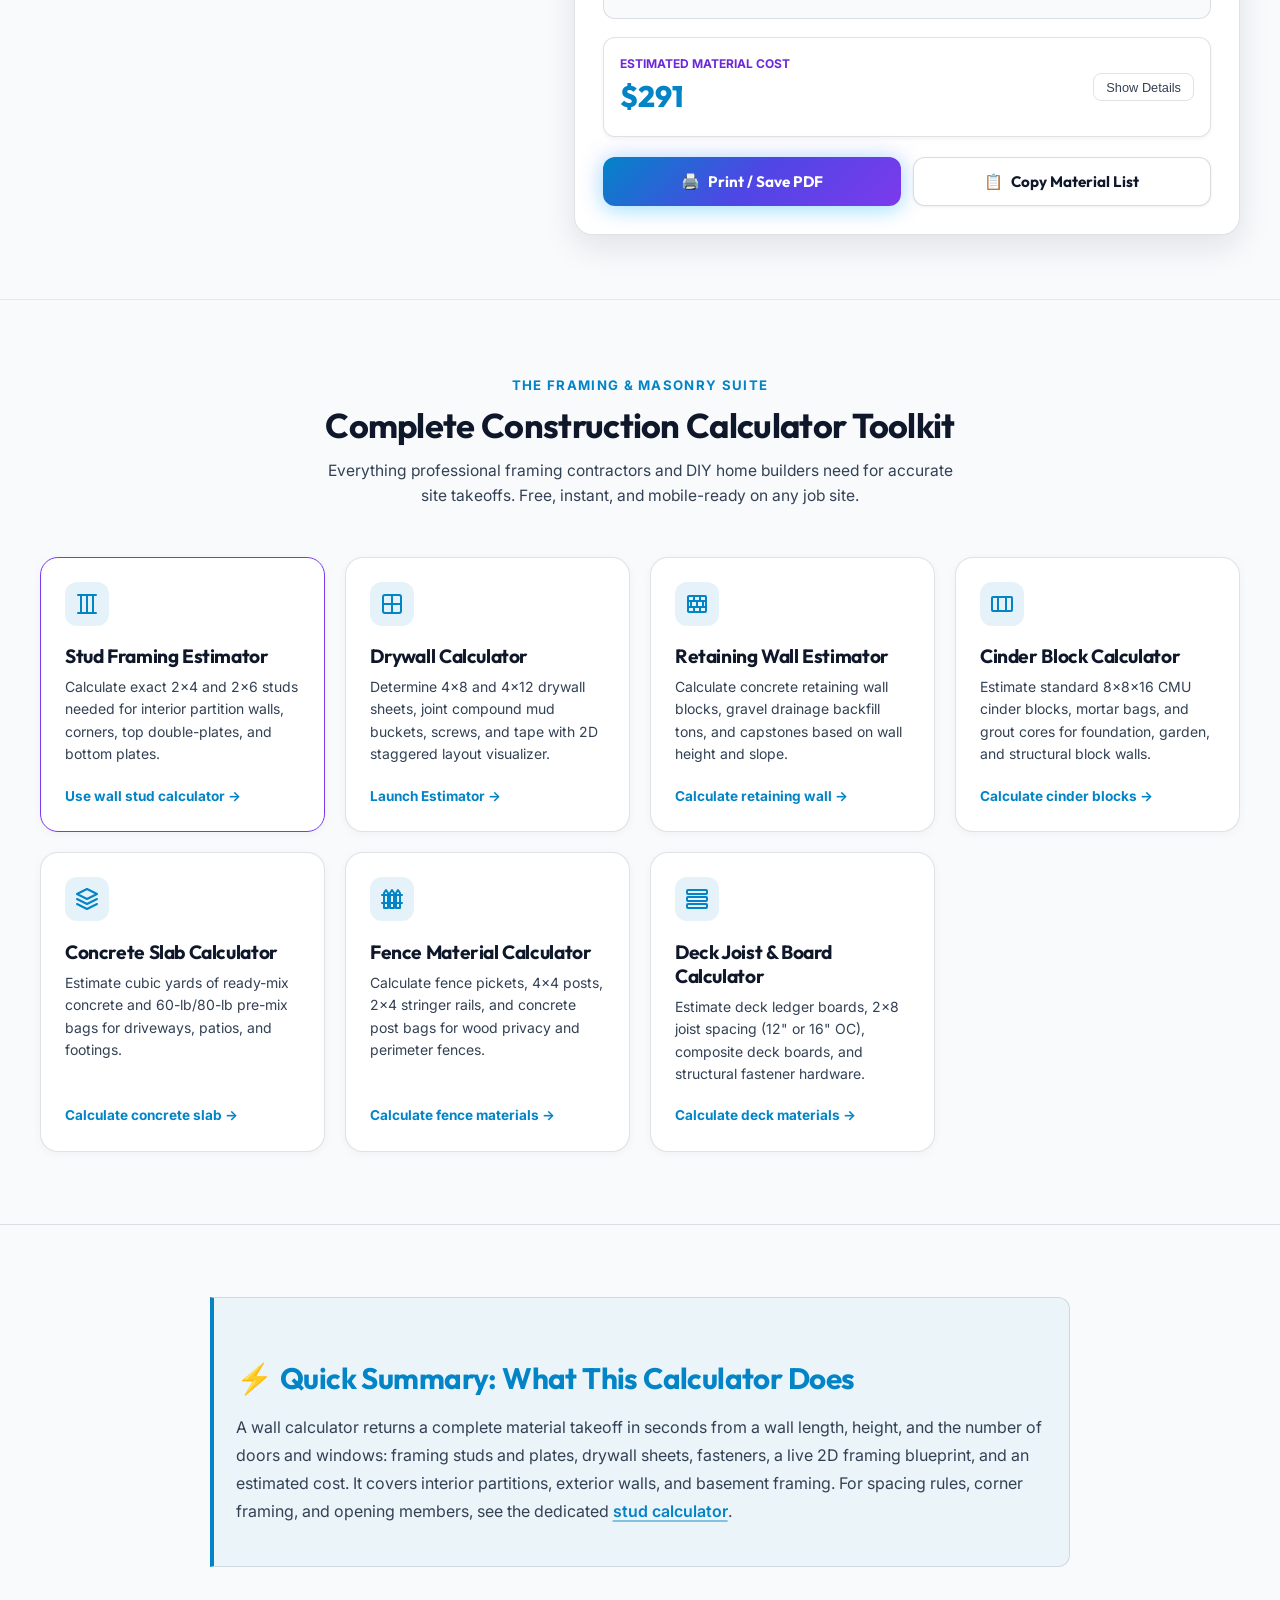
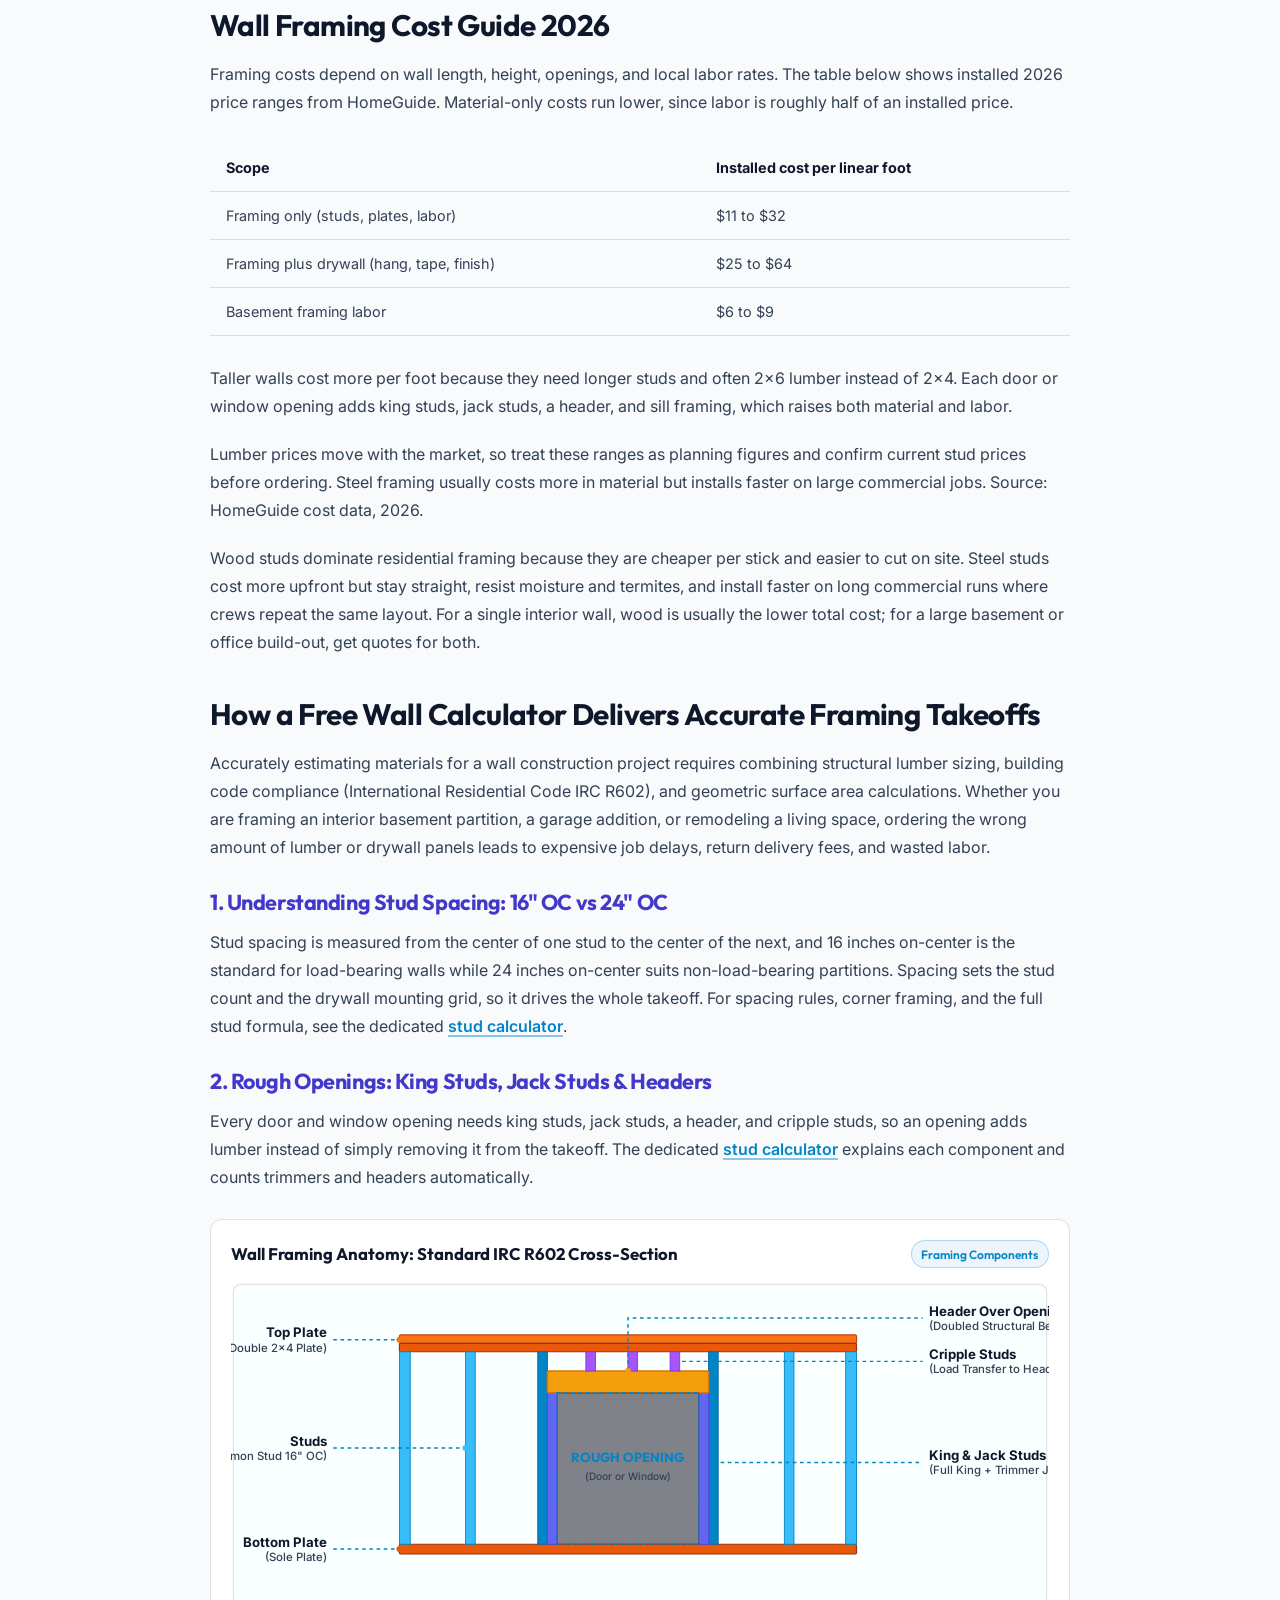
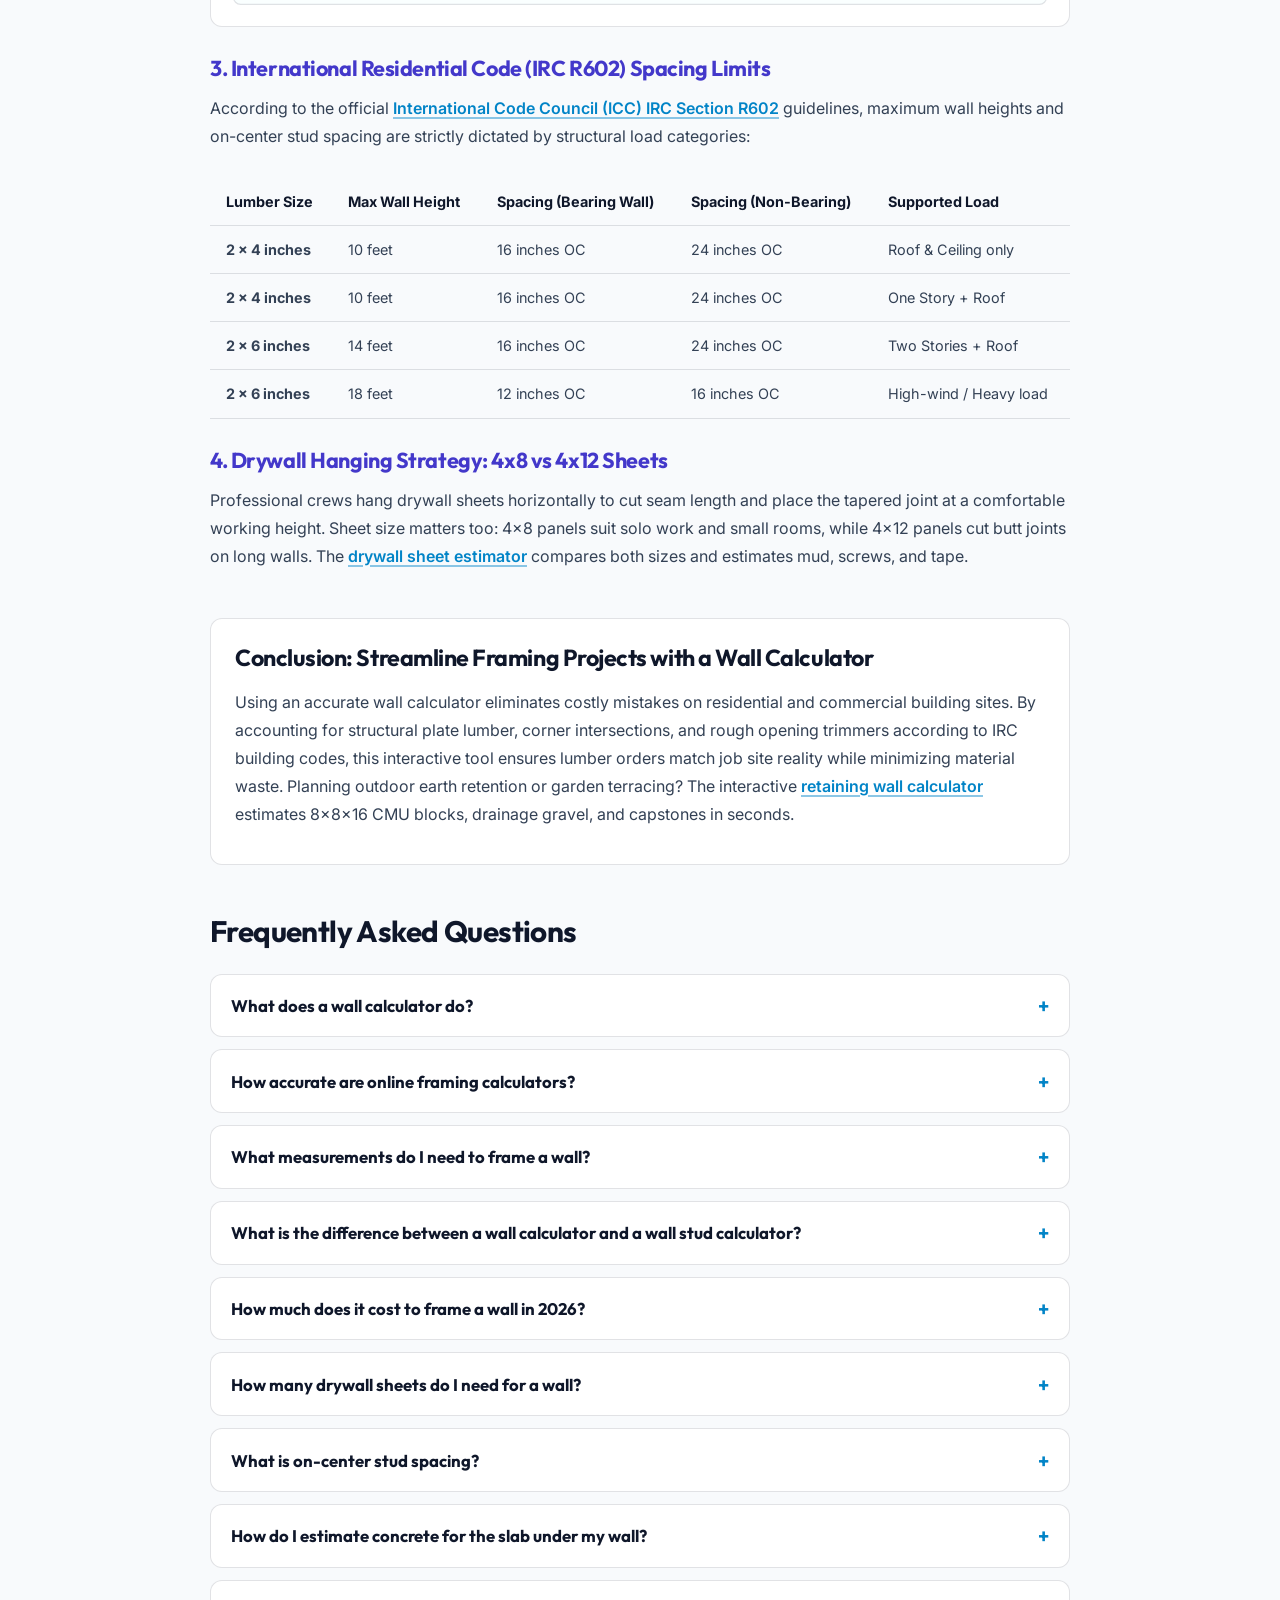
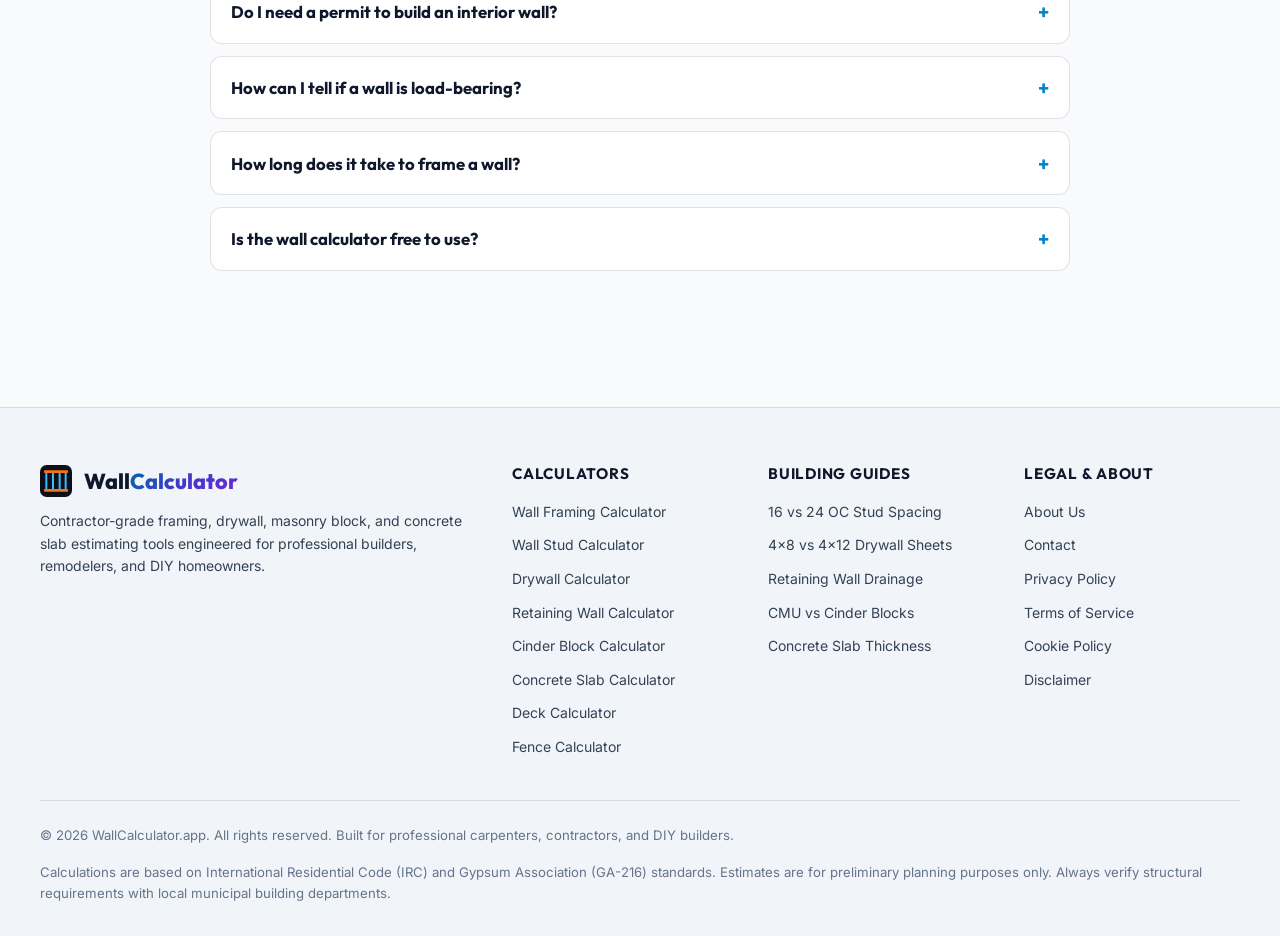
==== commit bbe13ada: "SEO fix batch: FAQPage schema rebuilt from visible FAQs, visible breadcrumbs, suite completion, meta" ====
--- a/index.html
+++ b/index.html
@@ -18,8 +18,7 @@
   
   <!-- Primary Meta Tags -->
   <title>Free Wall Calculator - Instant 2D Framing &amp; Cost Takeoff</title>
-  <meta name="title" content="Free Wall Calculator - Instant 2D Framing &amp; Cost Takeoff">
-  <meta name="description" content="Generate instant 2D framing blueprints and lumber takeoffs with this free wall calculator. Estimate studs, drywall, and costs in seconds. Try it free!">
+  <meta name="description" content="Generate instant 2D framing blueprints and lumber takeoffs with this wall calculator. Estimate studs, drywall, and costs in seconds. Try it free!">
   <meta name="keywords" content="wall calculator, free wall calculator, wall framing calculator, framing calculator, 2d wall blueprint, wall cost calculator">
   <link rel="canonical" href="https://wallcalculator.app/">
   
@@ -826,31 +825,13 @@
 
           <h3 id="toc-stud-spacing">1. Understanding Stud Spacing: 16" OC vs 24" OC</h3>
           <p>
-            Stud spacing refers to the measurement from the <strong>center of one vertical stud to the center of the next</strong> (On-Center or OC). This spacing determines both structural load capacity and the mounting grid for your drywall panels:
+            Stud spacing is measured from the center of one stud to the center of the next, and 16 inches on-center is the standard for load-bearing walls while 24 inches on-center suits non-load-bearing partitions. Spacing sets the stud count and the drywall mounting grid, so it drives the whole takeoff. For spacing rules, corner framing, and the full stud formula, see the dedicated <a href="/wall-stud-calculator">stud calculator</a>.
           </p>
-          <ul>
-            <li><strong>16 Inches On-Center (Universal Standard):</strong> Required by residential building codes for all exterior load-bearing walls, multistory structures, and walls supporting cabinetry, heavy tile backer boards, or drywall less than 1/2" thick. It provides optimal rigidity and eliminates panel deflection.</li>
-            <li><strong>24 Inches On-Center (Advanced / Partition Framing):</strong> Permitted for non-load-bearing interior partition walls and single-story exterior walls engineered under Advanced Framing (Optimum Value Engineering - OVE). It reduces lumber usage by up to 30% and creates larger insulation cavities, but requires 5/8-inch drywall or panels specifically rated for 24" OC spacing to prevent sagging.</li>
-          </ul>
-
-          <div class="formula-card">
-            <h4>Mathematical Formula for Stud Quantities:</h4>
-            <span class="formula-code">Total Studs = ⌈(Wall Length in inches ÷ Spacing in inches)⌉ + 1 (Starter) + Plates + Corners + Openings</span>
-            <p style="font-size: 0.85rem; color: var(--text-dim); margin-top: 0.5rem;">
-              <em>Plate Lumber Rule:</em> Continuous top double-plate (2 layers) + bottom sole plate (1 layer) equals 3 times the linear wall length. For standalone stud takeoffs, use the dedicated <a href="/wall-stud-calculator" title="Wall Stud Calculator">wall stud calculator</a>.
-            </p>
-          </div>
 
           <h3 id="toc-rough-openings">2. Rough Openings: King Studs, Jack Studs &amp; Headers</h3>
           <p>
-            When a wall contains doors or windows, you cannot simply subtract the opening size from your lumber takeoff. Every rough opening requires specialized structural framing components:
+            Every door and window opening needs king studs, jack studs, a header, and cripple studs, so an opening adds lumber instead of simply removing it from the takeoff. The dedicated <a href="/wall-stud-calculator">stud calculator</a> explains each component and counts trimmers and headers automatically.
           </p>
-          <ol>
-            <li><strong>King Studs:</strong> Full-length vertical studs running uninterrupted from the bottom sole plate to the top double plate on both sides of the opening.</li>
-            <li><strong>Jack Studs (Trimmers):</strong> Shortened vertical studs nailed directly inside the king studs that support the weight of the structural header.</li>
-            <li><strong>Header:</strong> A horizontal structural beam (typically doubled 2x6, 2x8, or 2x10 lumber with a 1/2" plywood spacer) spanning across the top of the door or window to distribute overhead roof or floor loads around the opening.</li>
-            <li><strong>Cripple Studs:</strong> Short vertical studs spaced 16" OC located above the header and below the window sill plate.</li>
-          </ol>
 
           <!-- Wall Anatomy Cross-Section Diagram -->
           <div class="anatomy-diagram-wrapper" role="region" aria-label="Wall Framing Anatomy Diagram">
@@ -990,12 +971,8 @@
 
           <h3 id="toc-drywall-sheets">4. Drywall Hanging Strategy: 4x8 vs 4x12 Sheets</h3>
           <p>
-            Professional drywall finishers always hang boards <strong>horizontally</strong> (perpendicular to the studs) rather than vertically. Horizontal hanging bridges minor framing imperfections, reduces total linear seam length by up to 25%, and places the primary tapered joint at 48 inches, a comfortable waist-height level that makes taping, mudding, and sanding twice as fast.
+            Professional crews hang drywall sheets horizontally to cut seam length and place the tapered joint at a comfortable working height. Sheet size matters too: 4x8 panels suit solo work and small rooms, while 4x12 panels cut butt joints on long walls. The <a href="/drywall-calculator">drywall sheet estimator</a> compares both sizes and estimates mud, screws, and tape.
           </p>
-          <ul>
-            <li><strong>4 × 8 ft Sheets (32 sq ft):</strong> Weigh approximately 52 lbs for 1/2" thickness. Best for solo DIY builders, tight stairwells, and small residential rooms.</li>
-            <li><strong>4 × 12 ft Sheets (48 sq ft):</strong> Weigh approximately 78 lbs. Used by professional crews on walls 12 feet or longer to eliminate vertical butt joints completely.</li>
-          </ul>
 
           <!-- Conclusion Section -->
           <section class="conclusion-box" id="toc-conclusion" style="margin-top: 3rem; background: var(--bg-card); border: 1px solid var(--border-color); border-radius: var(--radius-md); padding: 1.5rem;">
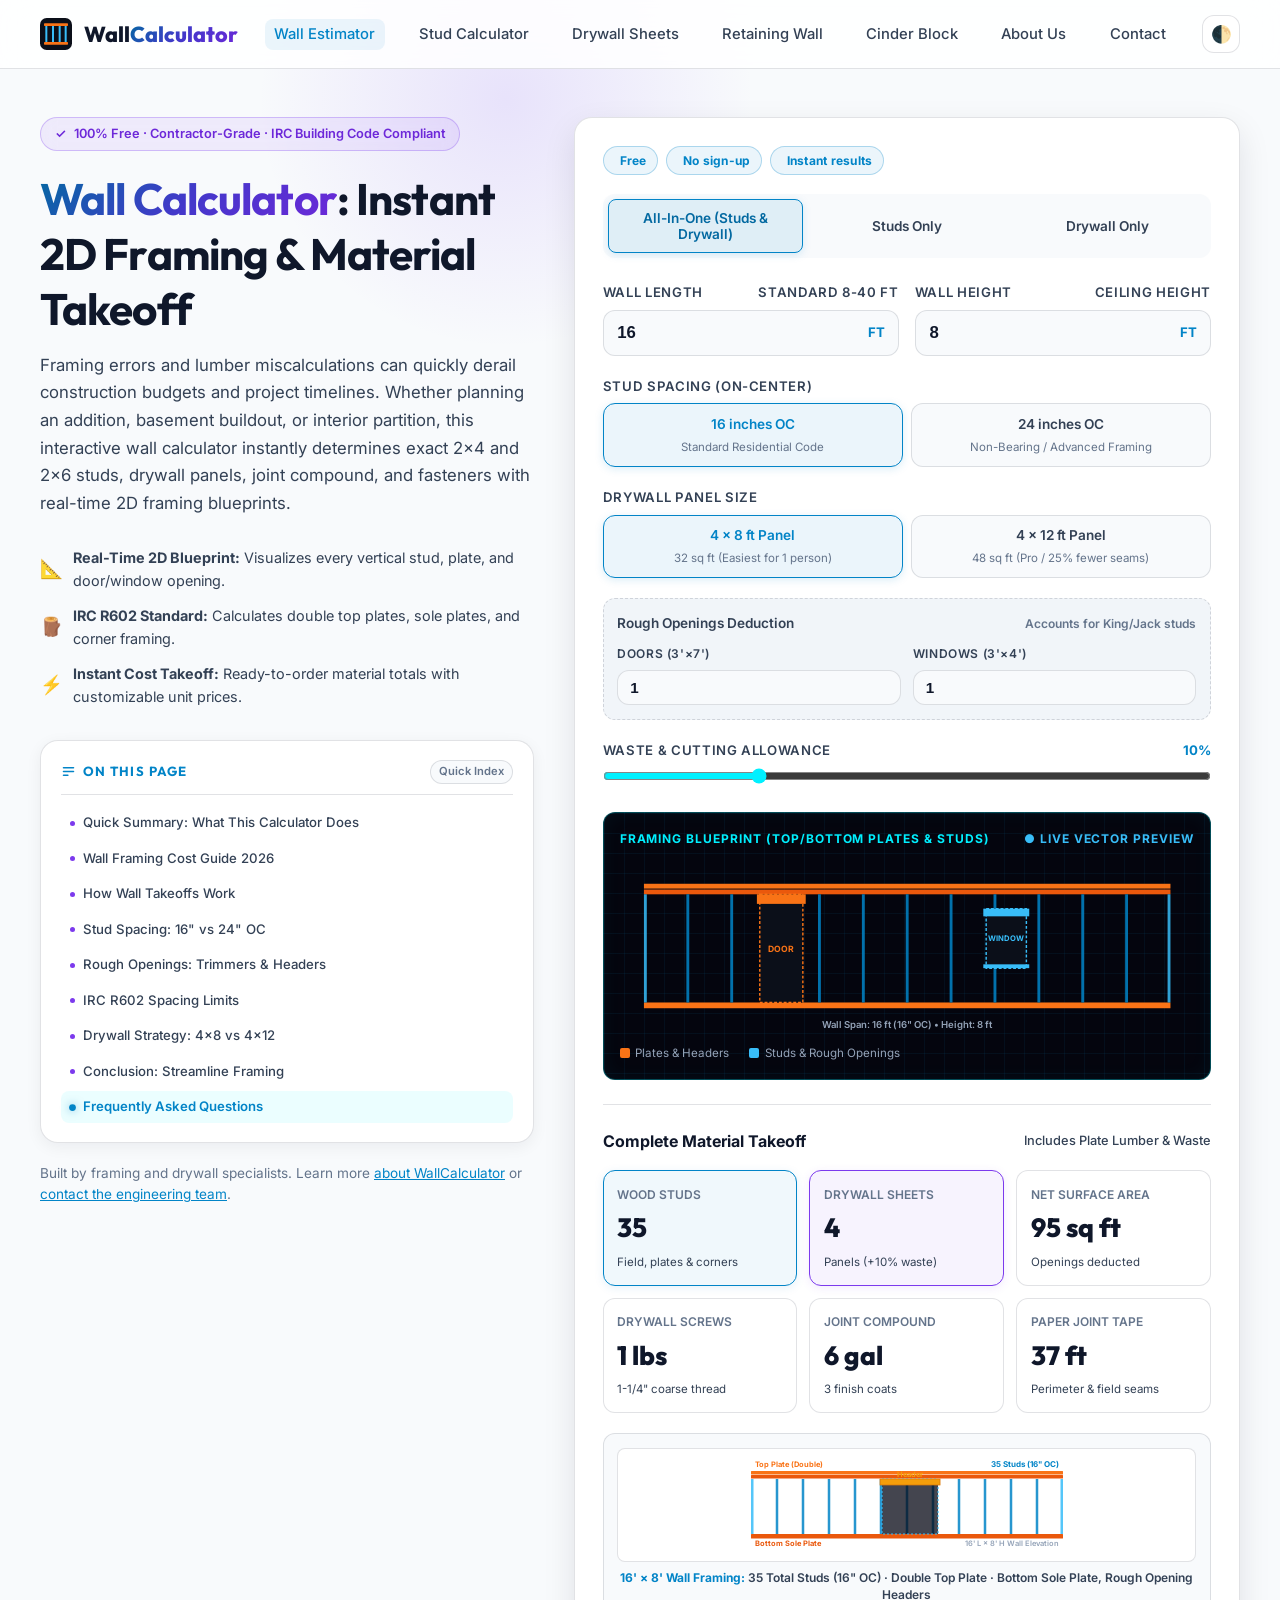
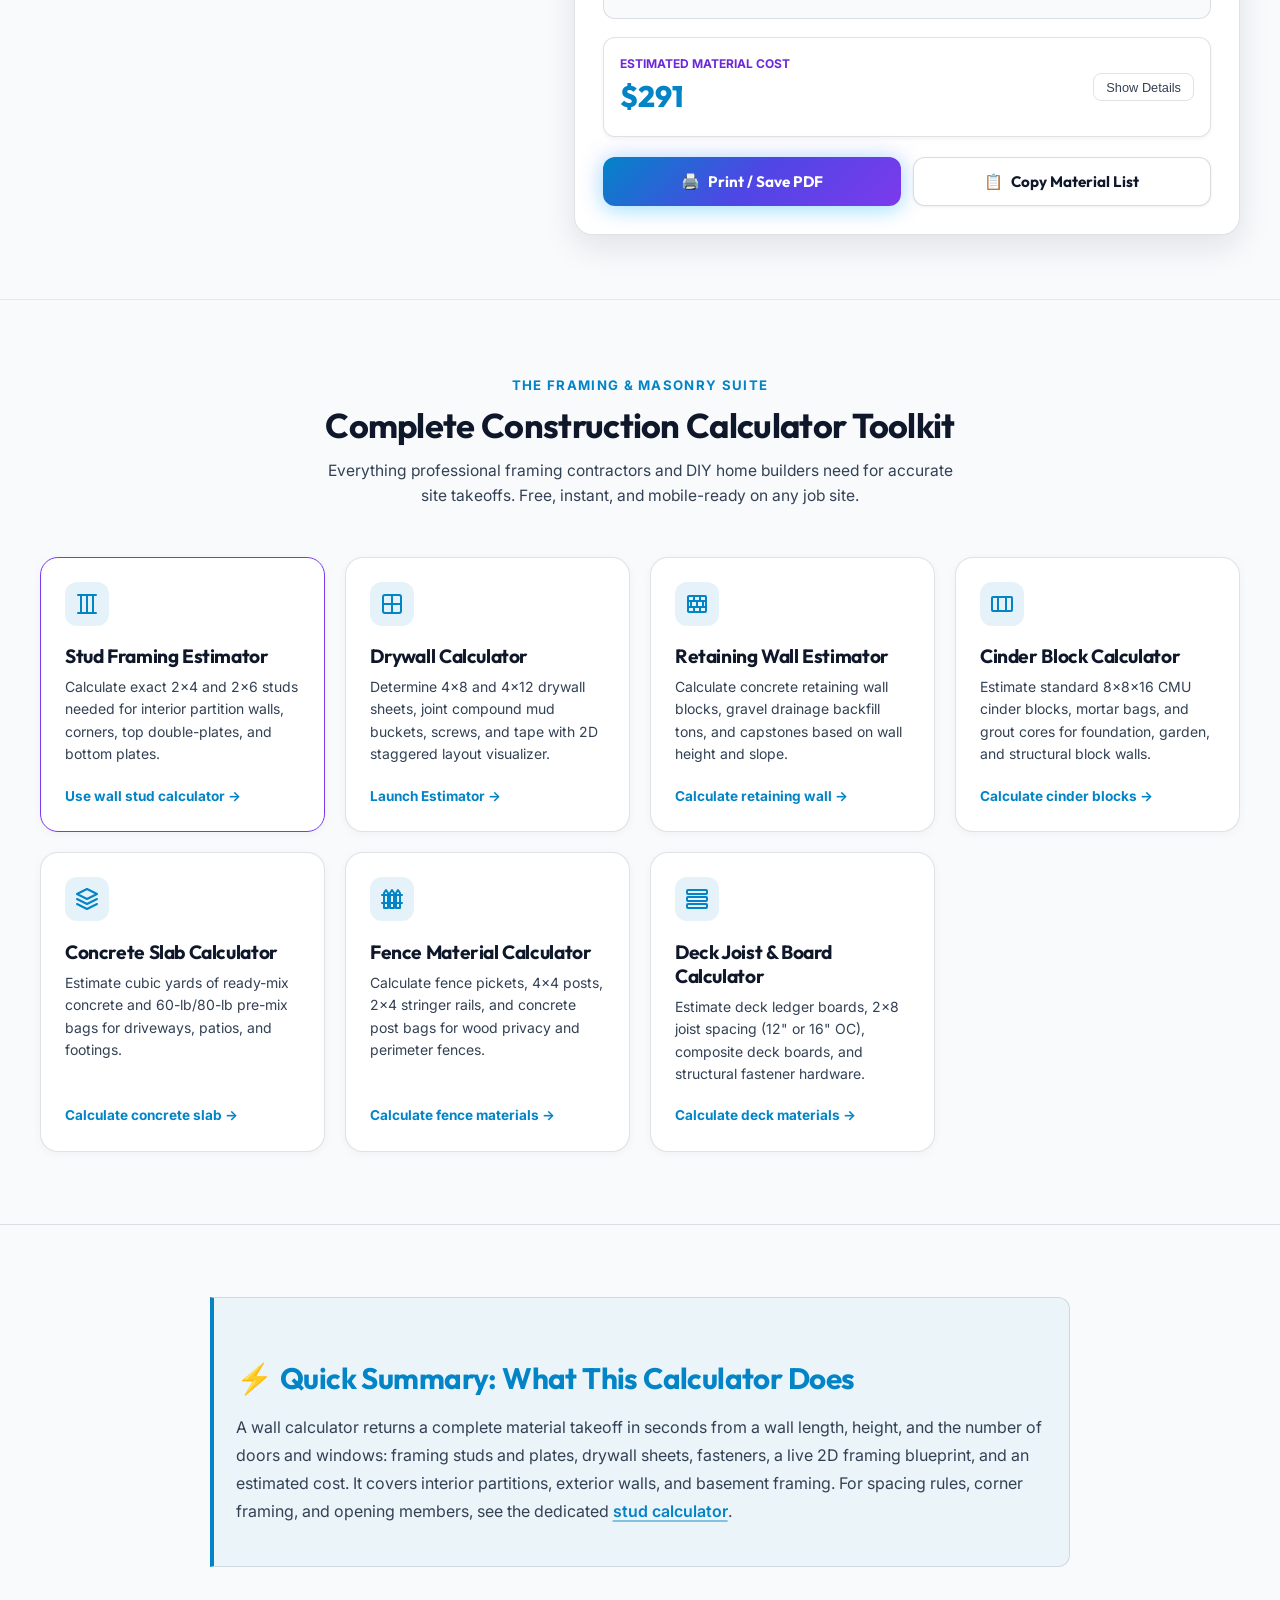
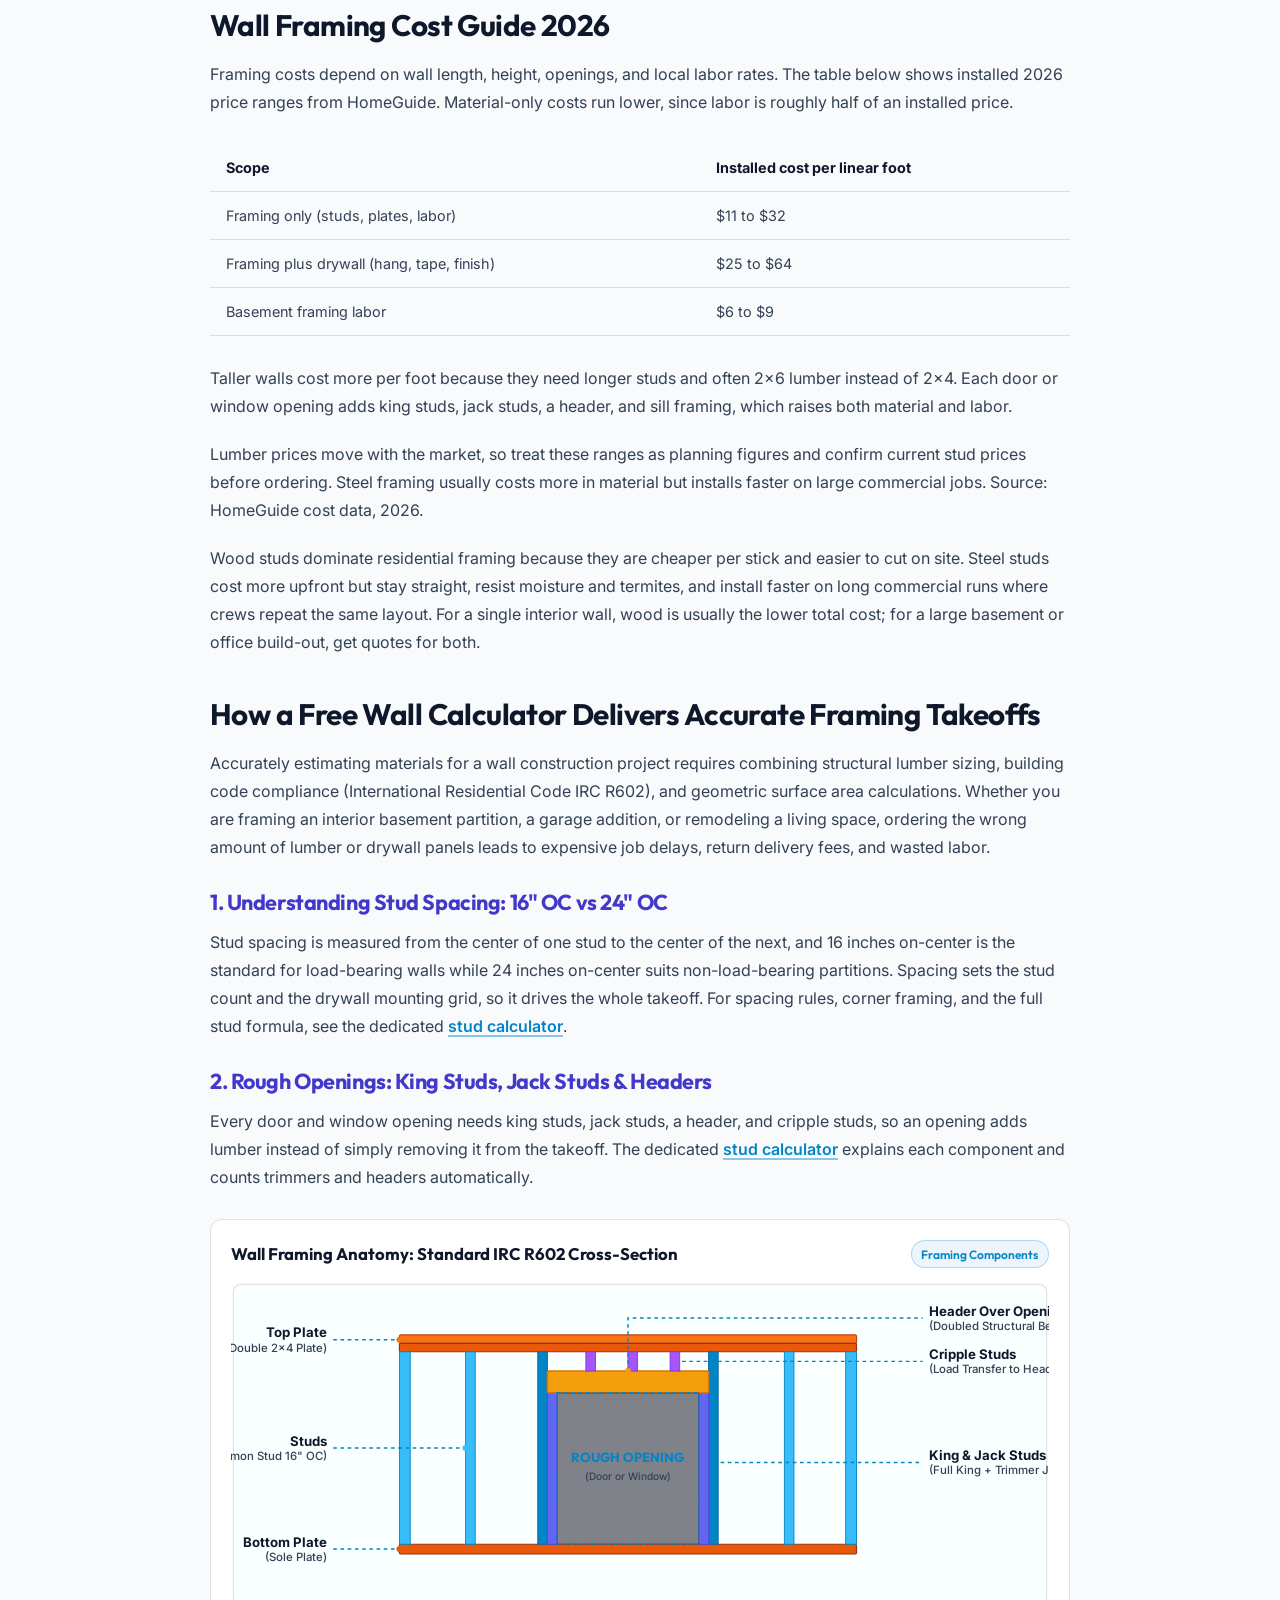
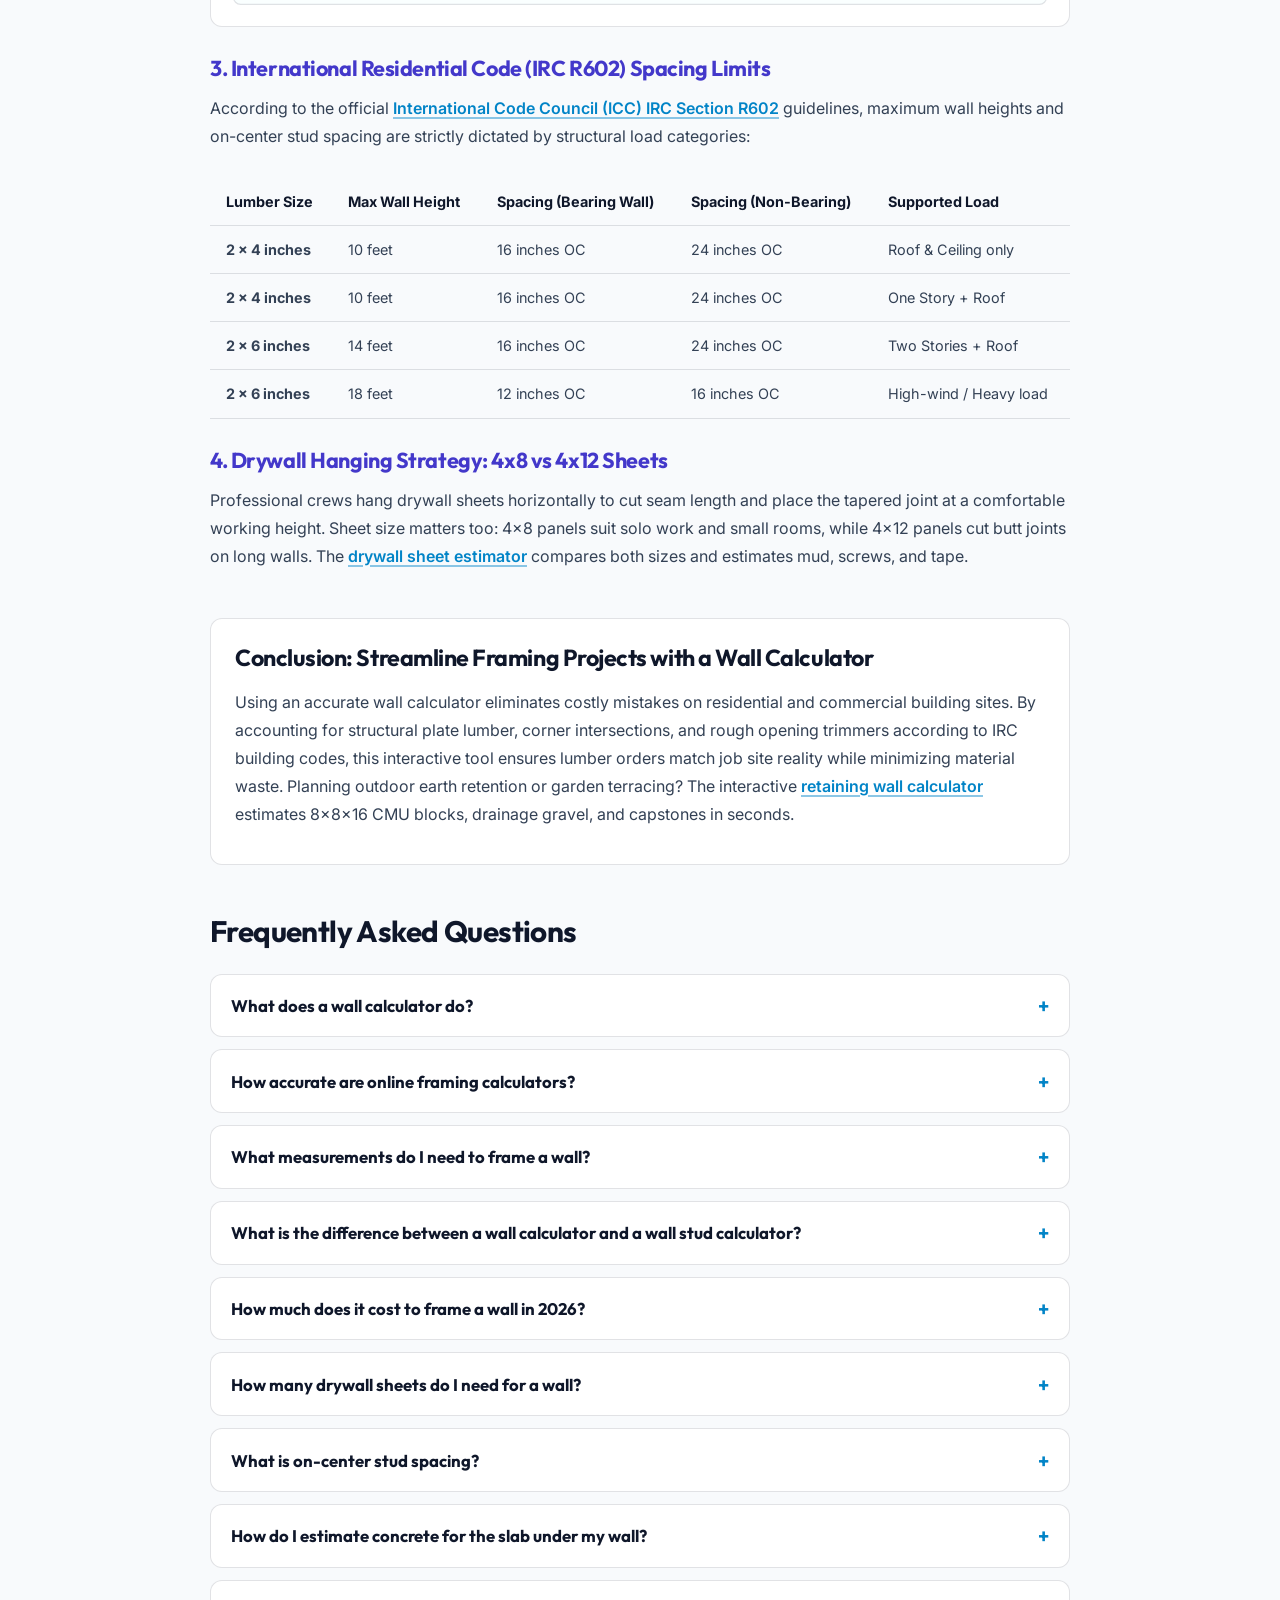
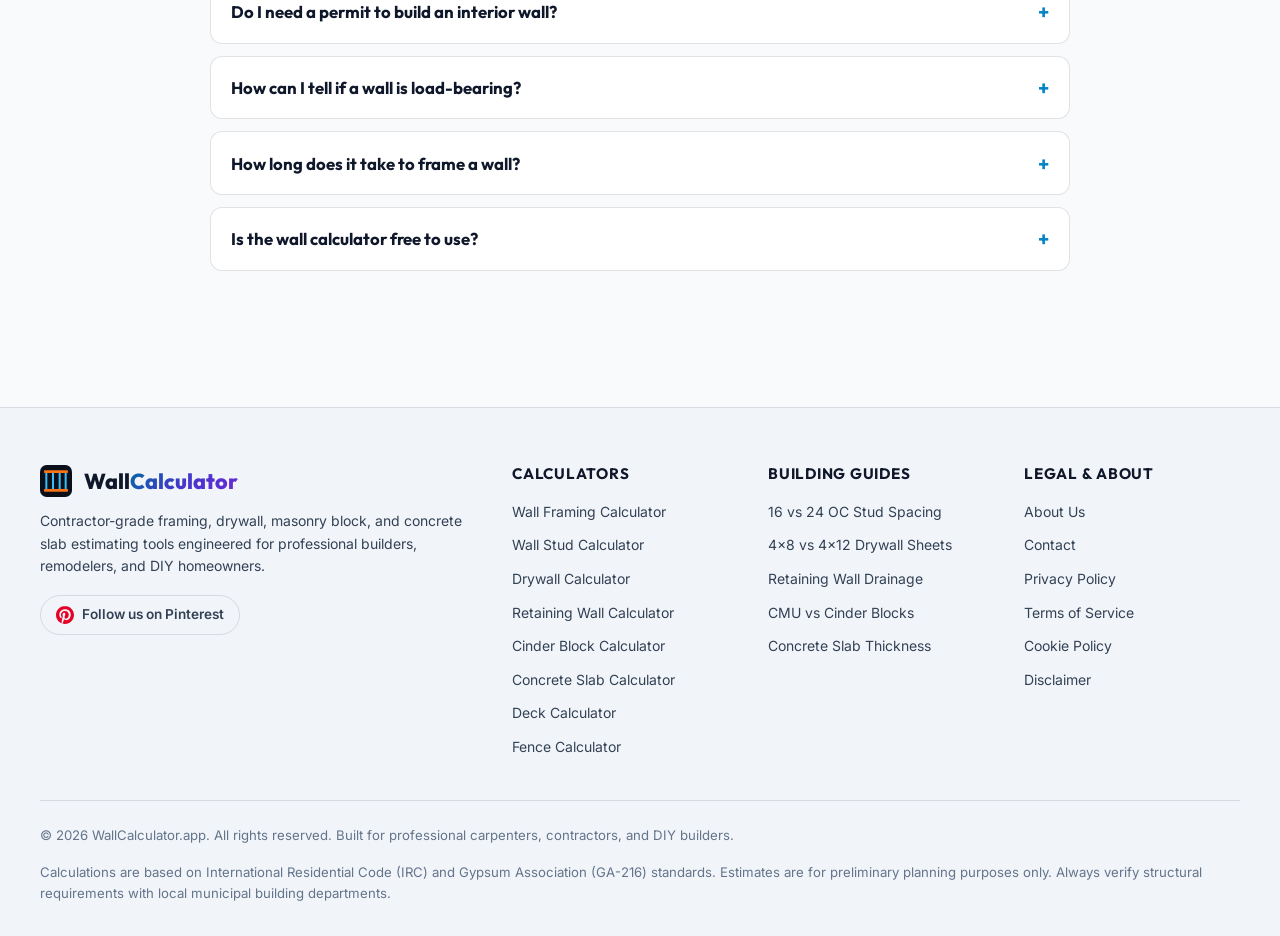
==== commit a3da9689: "Add Pinterest profile link to site footer + sameAs in Organization schema" ====
--- a/index.html
+++ b/index.html
@@ -15,6 +15,7 @@
   <meta name="viewport" content="width=device-width, initial-scale=1.0">
   <meta http-equiv="X-UA-Compatible" content="IE=edge">
   <meta name="google-site-verification" content="uwycXcCau8QxGhGAJXw8MdhRhaqfwocgm-C9AI3S3YY" />
+  <meta name="p:domain_verify" content="c92e6b9b80b10bdd2670d0f3216d67d7" />
   
   <!-- Primary Meta Tags -->
   <title>Free Wall Calculator - Instant 2D Framing &amp; Cost Takeoff</title>
@@ -59,7 +60,7 @@
 .footer-grid{display:grid;grid-template-columns:2fr repeat(3,1fr);gap:2.5rem;margin-bottom:2.5rem}
 @media (max-width:850px){.footer-grid{grid-template-columns:1fr 1fr;gap:2rem}}
 @media (max-width:520px){.footer-grid{grid-template-columns:1fr;gap:1.5rem}}
-.footer-brand p{font-size:0.875rem;color:var(--text-muted);margin-top:0.75rem;line-height:1.6}
+.footer-brand p{font-size:0.875rem;color:var(--text-muted);margin-top:0.75rem;line-height:1.6}.site-footer .footer-social{display:flex;gap:.75rem;margin-top:1.1rem}.site-footer .footer-social a{display:inline-flex;align-items:center;gap:.5rem;padding:.5rem .95rem;border:1px solid var(--border-color);border-radius:var(--radius-full);font-size:.85rem;font-weight:600;color:var(--text-muted);transition:var(--transition);text-decoration:none}.site-footer .footer-social a svg{width:18px;height:18px;flex-shrink:0}.site-footer .footer-social a:hover{color:#E60023;border-color:rgba(230,0,35,.55);transform:translateY(-1px)}
 .footer-col h4{font-size:0.95rem;text-transform:uppercase;letter-spacing:0.05em;color:var(--text-main);margin-bottom:1rem}
 .footer-col ul{list-style:none;display:flex;flex-direction:column;gap:0.5rem;padding:0;margin:0}
 .footer-col a{font-size:0.875rem;color:var(--text-muted);transition:var(--transition);text-decoration:none}
@@ -266,6 +267,7 @@
     "name": "WallCalculator.app",
     "url": "https://wallcalculator.app/",
     "logo": "https://wallcalculator.app/favicon.svg",
+    "sameAs": ["https://www.pinterest.com/wallcalculators/"],
     "description": "Free contractor-grade framing, drywall, and structural wall calculators."
   }
   </script>
@@ -1160,8 +1162,12 @@
             <span>Wall<span class="accent">Calculator</span></span>
           </a>
           <p>Contractor-grade framing, drywall, masonry block, and concrete slab estimating tools engineered for professional builders, remodelers, and DIY homeowners.</p>
-          <!-- Social Media Placeholder Slot (hidden until used) -->
-          <div class="footer-social-slot" aria-hidden="true" style="display:none;"><!-- Future social media links --></div>
+                    <div class="footer-social">
+            <a href="https://www.pinterest.com/wallcalculators/" target="_blank" rel="noopener nofollow" aria-label="Wall Calculator on Pinterest">
+              <svg viewBox="0 0 24 24" width="18" height="18" fill="#E60023" aria-hidden="true"><path d="M12.017 0C5.396 0 .029 5.367.029 11.987c0 5.079 3.158 9.417 7.618 11.162-.105-.949-.199-2.403.041-3.439.219-.937 1.406-5.957 1.406-5.957s-.359-.72-.359-1.781c0-1.663.967-2.911 2.168-2.911 1.024 0 1.518.769 1.518 1.688 0 1.029-.653 2.567-.992 3.992-.285 1.193.6 2.165 1.775 2.165 2.128 0 3.768-2.245 3.768-5.487 0-2.861-2.063-4.869-5.008-4.869-3.41 0-5.409 2.562-5.409 5.199 0 1.033.394 2.143.889 2.741.099.12.112.225.085.345-.09.375-.293 1.199-.334 1.363-.053.225-.172.271-.401.165-1.495-.69-2.433-2.878-2.433-4.646 0-3.776 2.748-7.252 7.92-7.252 4.158 0 7.392 2.967 7.392 6.923 0 4.135-2.607 7.462-6.233 7.462-1.214 0-2.354-.629-2.758-1.379l-.749 2.848c-.269 1.045-1.004 2.352-1.498 3.146 1.123.345 2.306.535 3.55.535 6.607 0 11.985-5.365 11.985-11.987C23.97 5.39 18.592.026 11.985.026L12.017 0z"/></svg>
+              <span>Follow us on Pinterest</span>
+            </a>
+          </div>
         </div>
 
         <div class="footer-col">
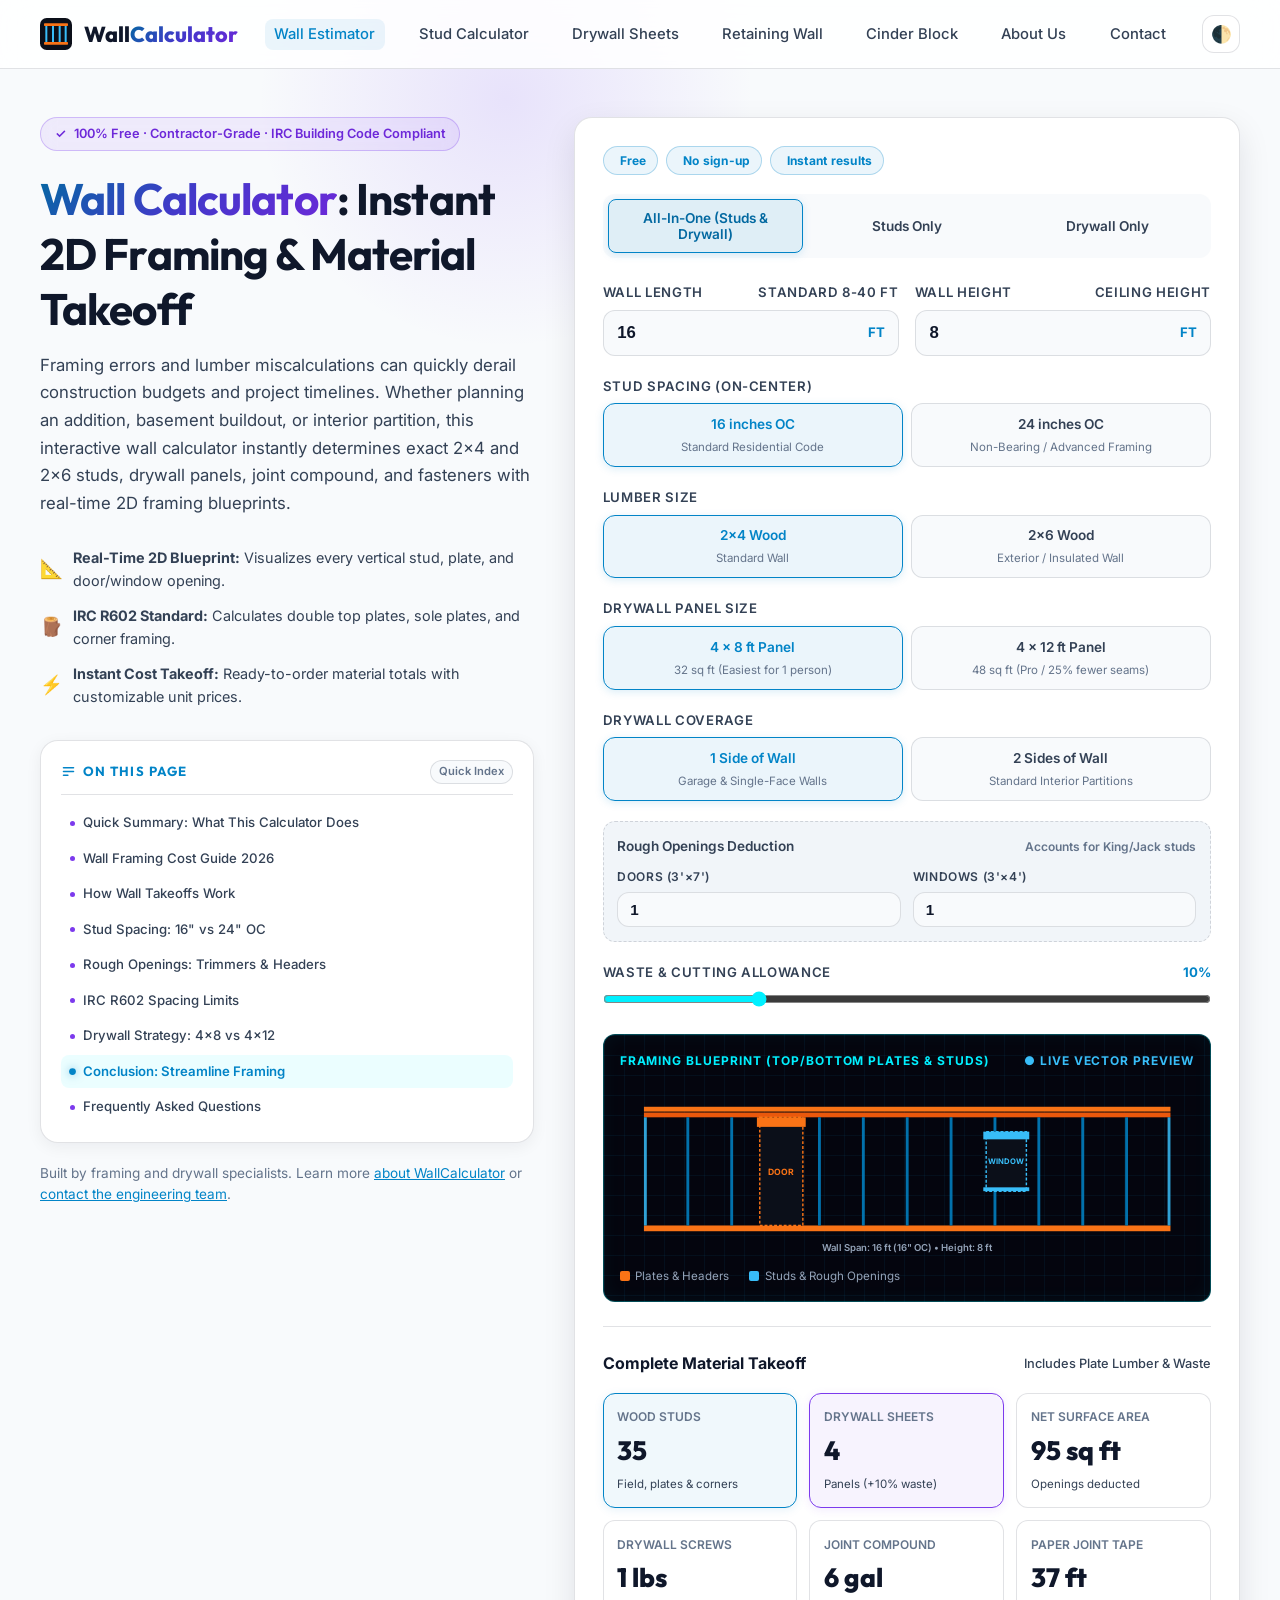
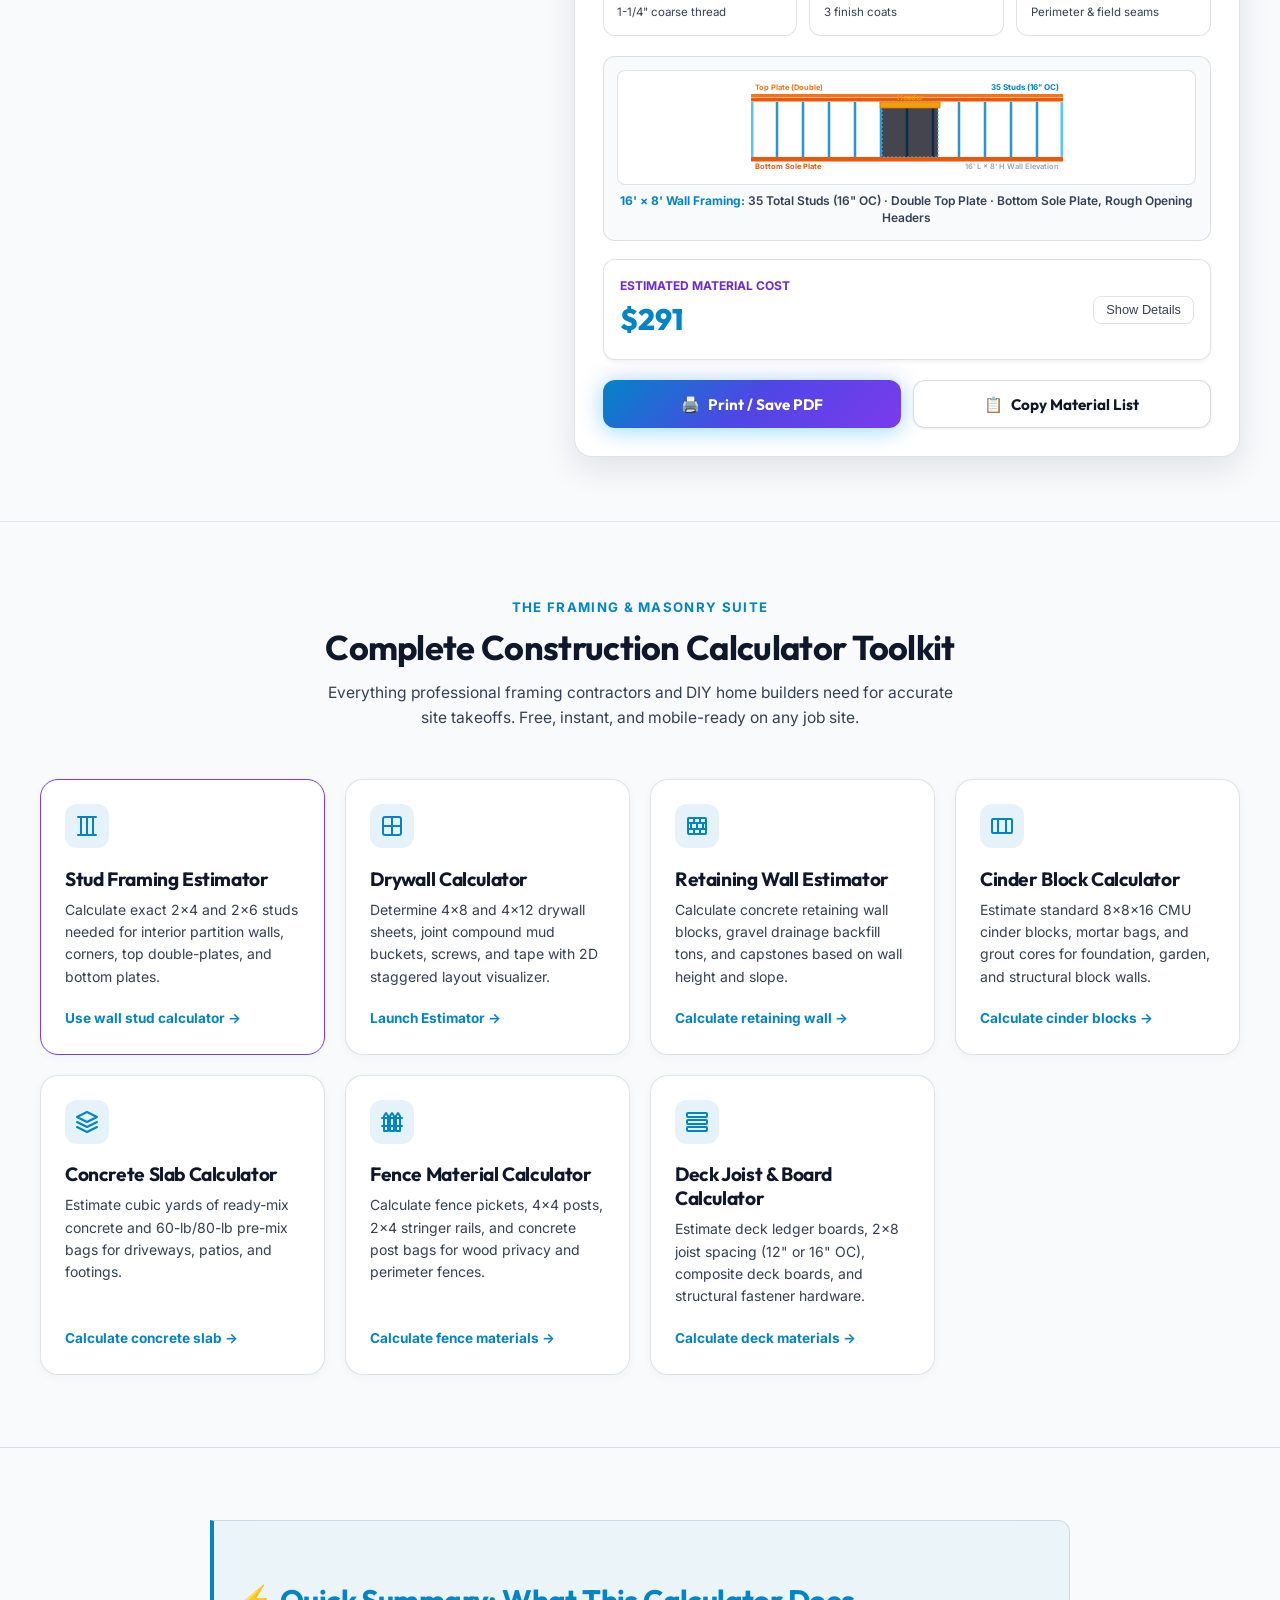
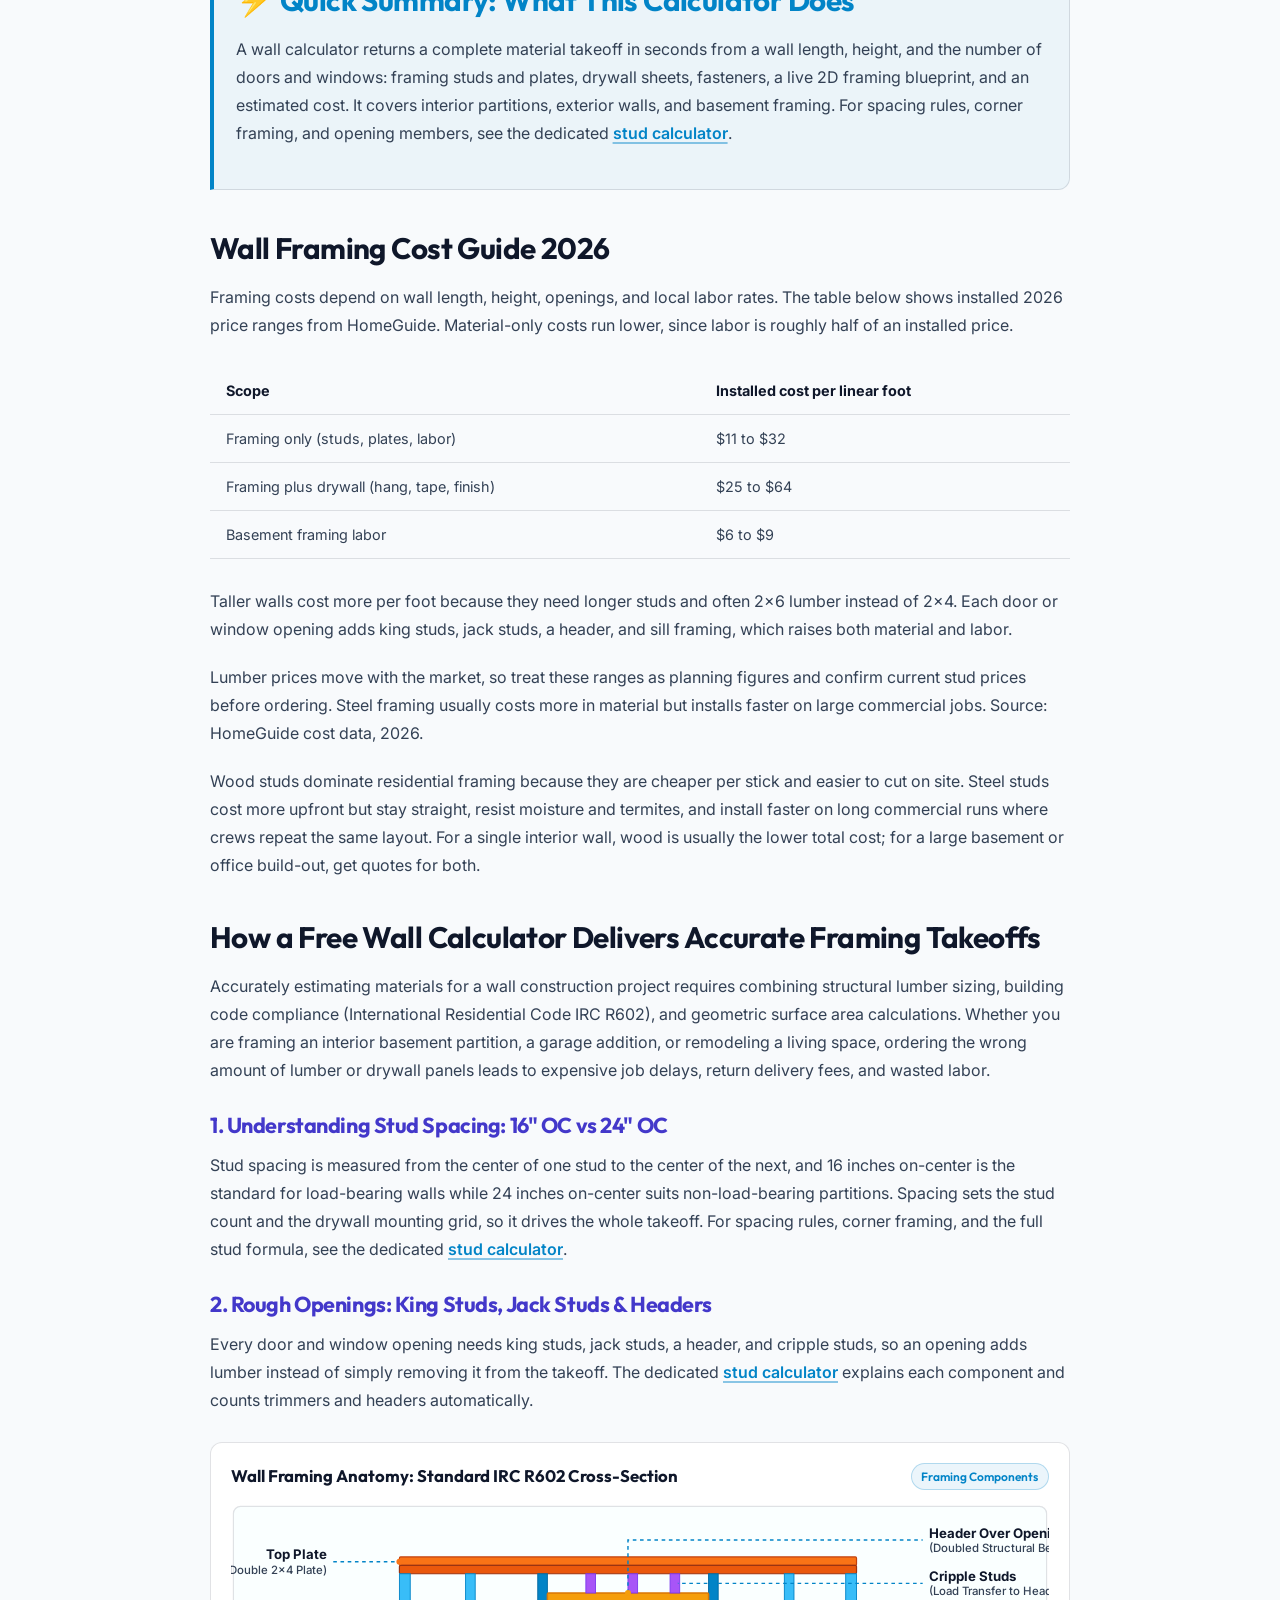
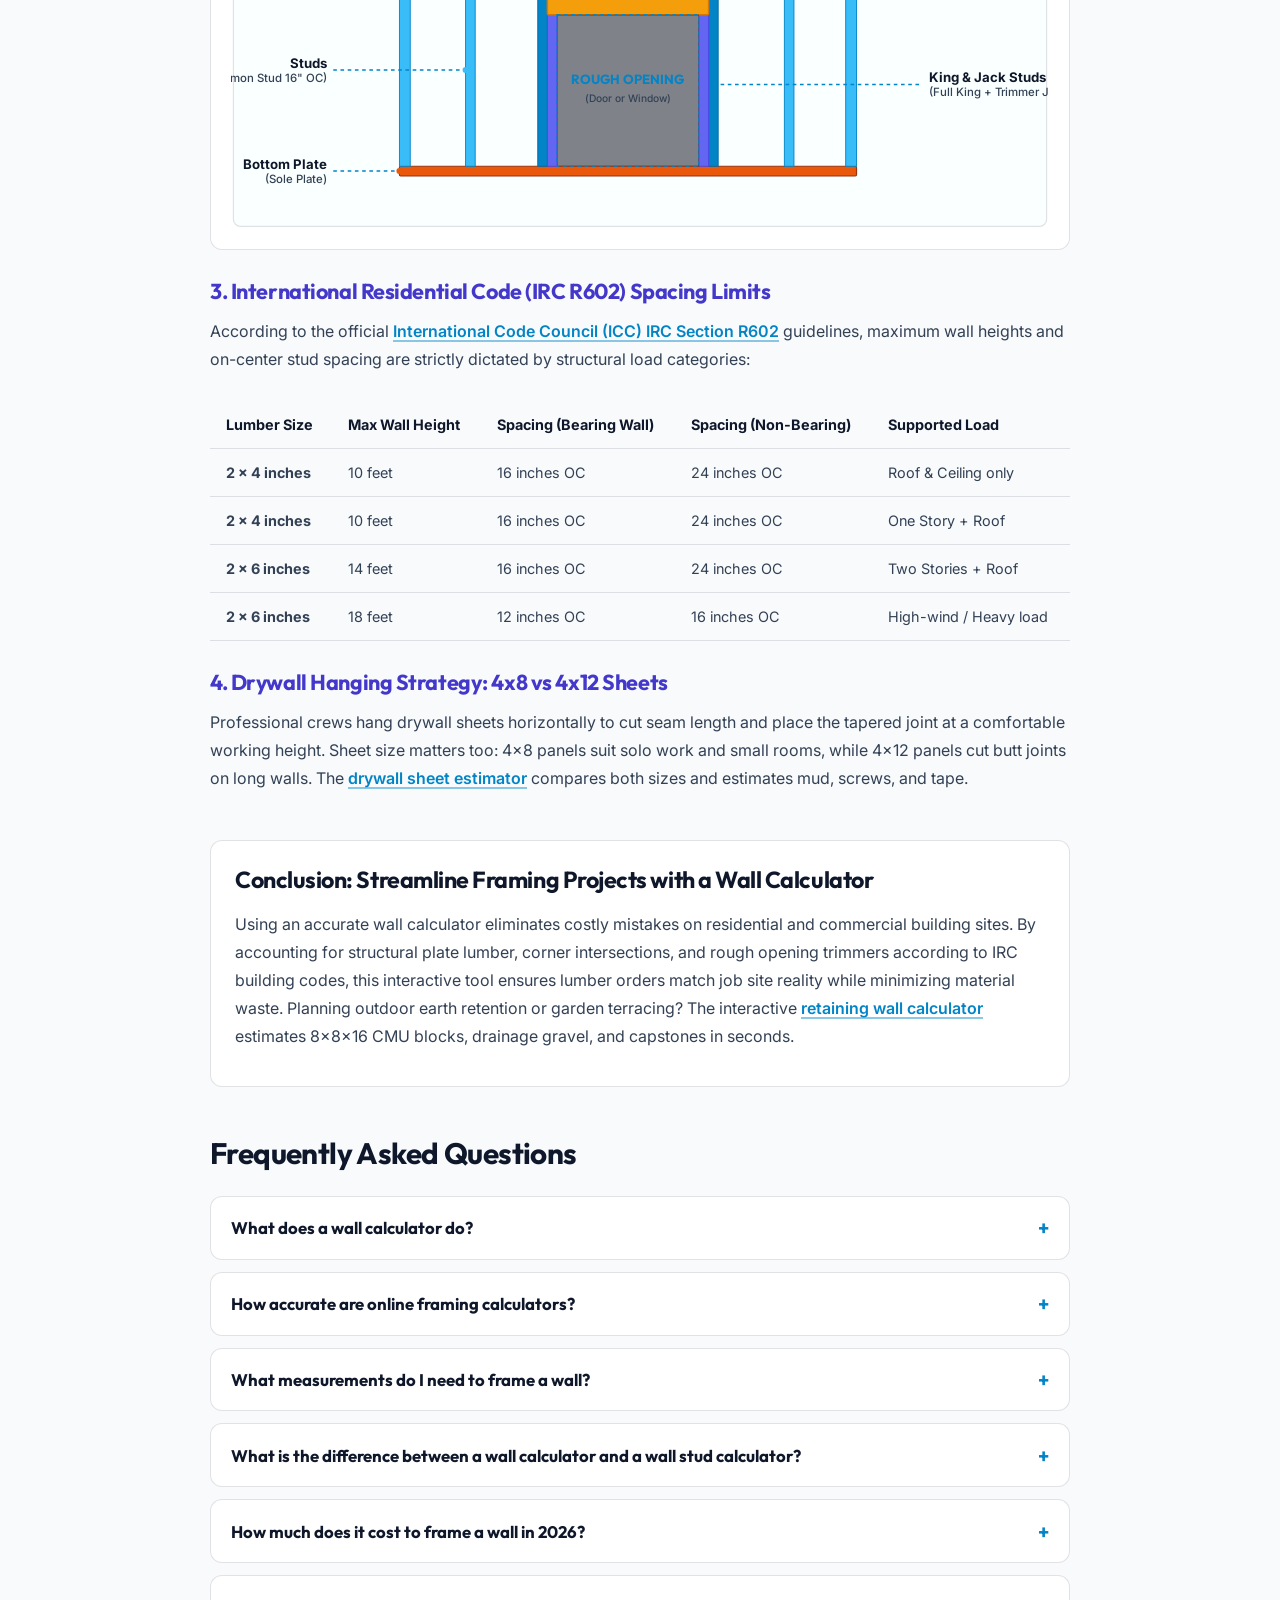
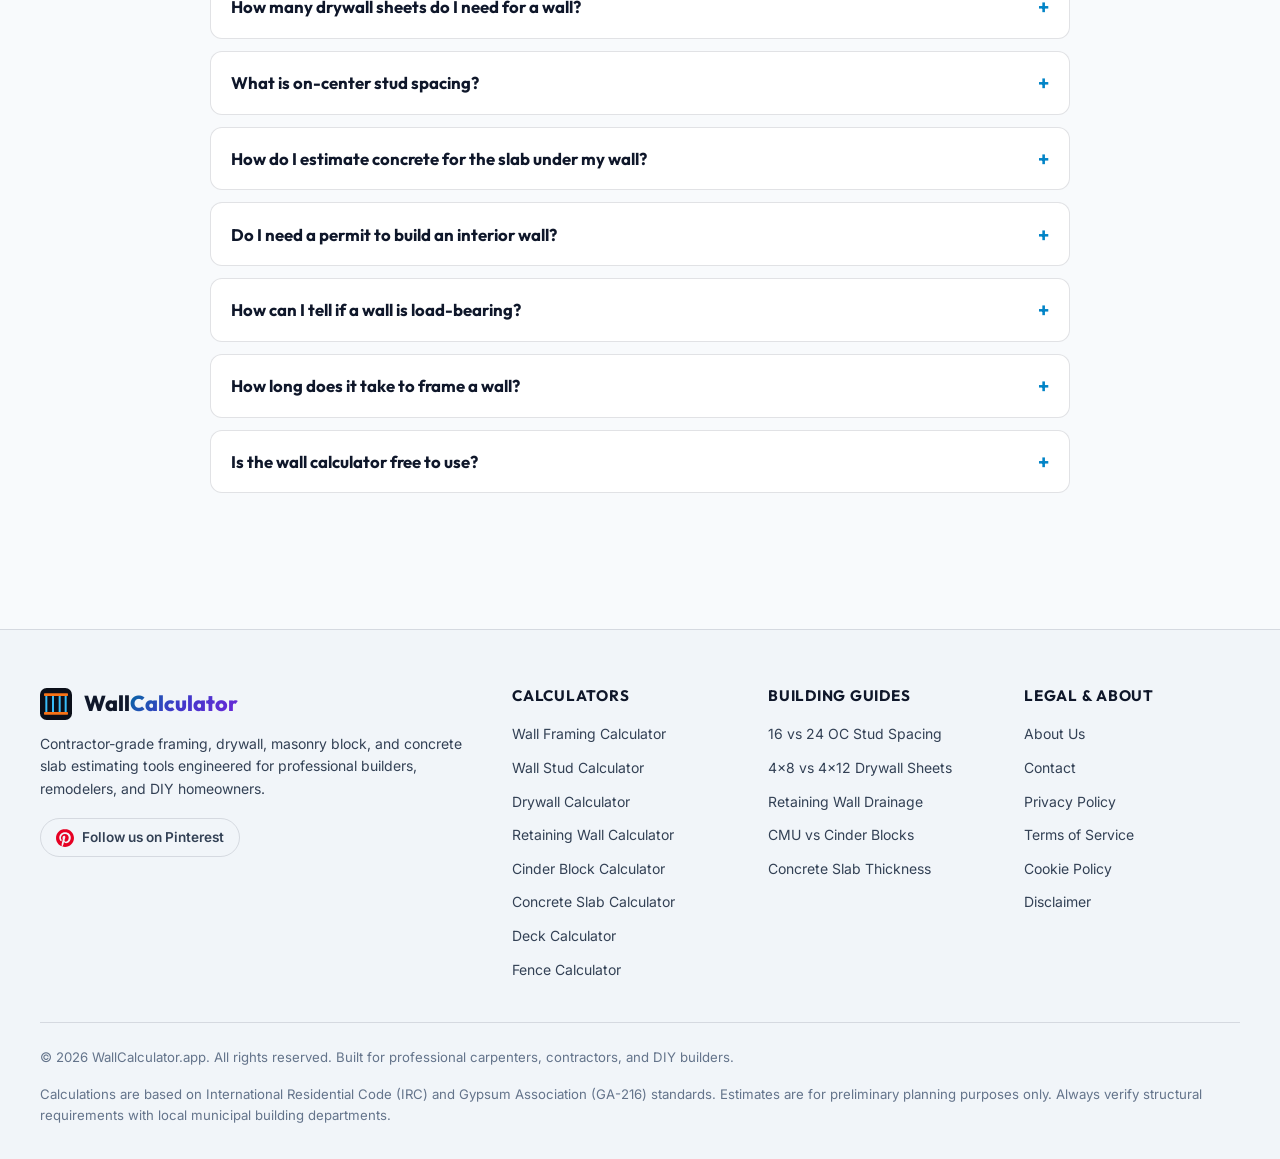
==== commit 2fdab6c4: "Homepage calculator: add 2x4/2x6 lumber toggle and drywall sides (1/2) toggle" ====
--- a/index.html
+++ b/index.html
@@ -485,6 +485,27 @@
                 </div>
               </div>
 
+              <!-- Lumber Size Pills -->
+              <div class="form-group" style="margin-bottom: 1.25rem;">
+                <span class="form-label">Lumber Size</span>
+                <div class="pill-group" role="radiogroup">
+                  <div class="pill-option">
+                    <input type="radio" id="lumber-2x4" name="lumber-size" value="2x4" checked>
+                    <label for="lumber-2x4" class="pill-label">
+                      <span>2×4 Wood</span>
+                      <span class="pill-desc">Standard Wall</span>
+                    </label>
+                  </div>
+                  <div class="pill-option">
+                    <input type="radio" id="lumber-2x6" name="lumber-size" value="2x6">
+                    <label for="lumber-2x6" class="pill-label">
+                      <span>2×6 Wood</span>
+                      <span class="pill-desc">Exterior / Insulated Wall</span>
+                    </label>
+                  </div>
+                </div>
+              </div>
+
               <!-- Drywall Sheet Size -->
               <div class="form-group" style="margin-bottom: 1.25rem;">
                 <span class="form-label">Drywall Panel Size</span>
@@ -506,6 +527,27 @@
                 </div>
               </div>
 
+              <!-- Drywall Coverage (Sides) -->
+              <div class="form-group" style="margin-bottom: 1.25rem;">
+                <span class="form-label">Drywall Coverage</span>
+                <div class="pill-group" role="radiogroup">
+                  <div class="pill-option">
+                    <input type="radio" id="sides-1" name="drywall-sides" value="1" checked>
+                    <label for="sides-1" class="pill-label">
+                      <span>1 Side of Wall</span>
+                      <span class="pill-desc">Garage &amp; Single-Face Walls</span>
+                    </label>
+                  </div>
+                  <div class="pill-option">
+                    <input type="radio" id="sides-2" name="drywall-sides" value="2">
+                    <label for="sides-2" class="pill-label">
+                      <span>2 Sides of Wall</span>
+                      <span class="pill-desc">Standard Interior Partitions</span>
+                    </label>
+                  </div>
+                </div>
+              </div>
+
               <!-- Rough Openings Deduction Box -->
               <div class="openings-box">
                 <div class="openings-header">
@@ -569,7 +611,7 @@
                   <div class="takeoff-card accent">
                     <span class="takeoff-label">Drywall Sheets</span>
                     <span class="takeoff-val" id="takeoff-sheets">4</span>
-                    <span class="takeoff-sub">Panels (+10% waste)</span>
+                    <span class="takeoff-sub" id="takeoff-sheets-sub">Panels (+10% waste)</span>
                   </div>
 
                   <div class="takeoff-card">
@@ -1223,7 +1265,7 @@
   </button>
 
   <!-- Master JavaScript Execution -->
-  <script src="/js/calculator.js?v=3" defer></script>
+  <script src="/js/calculator.js?v=4" defer></script>
   <script>
     (function() {
       // Back to top button
